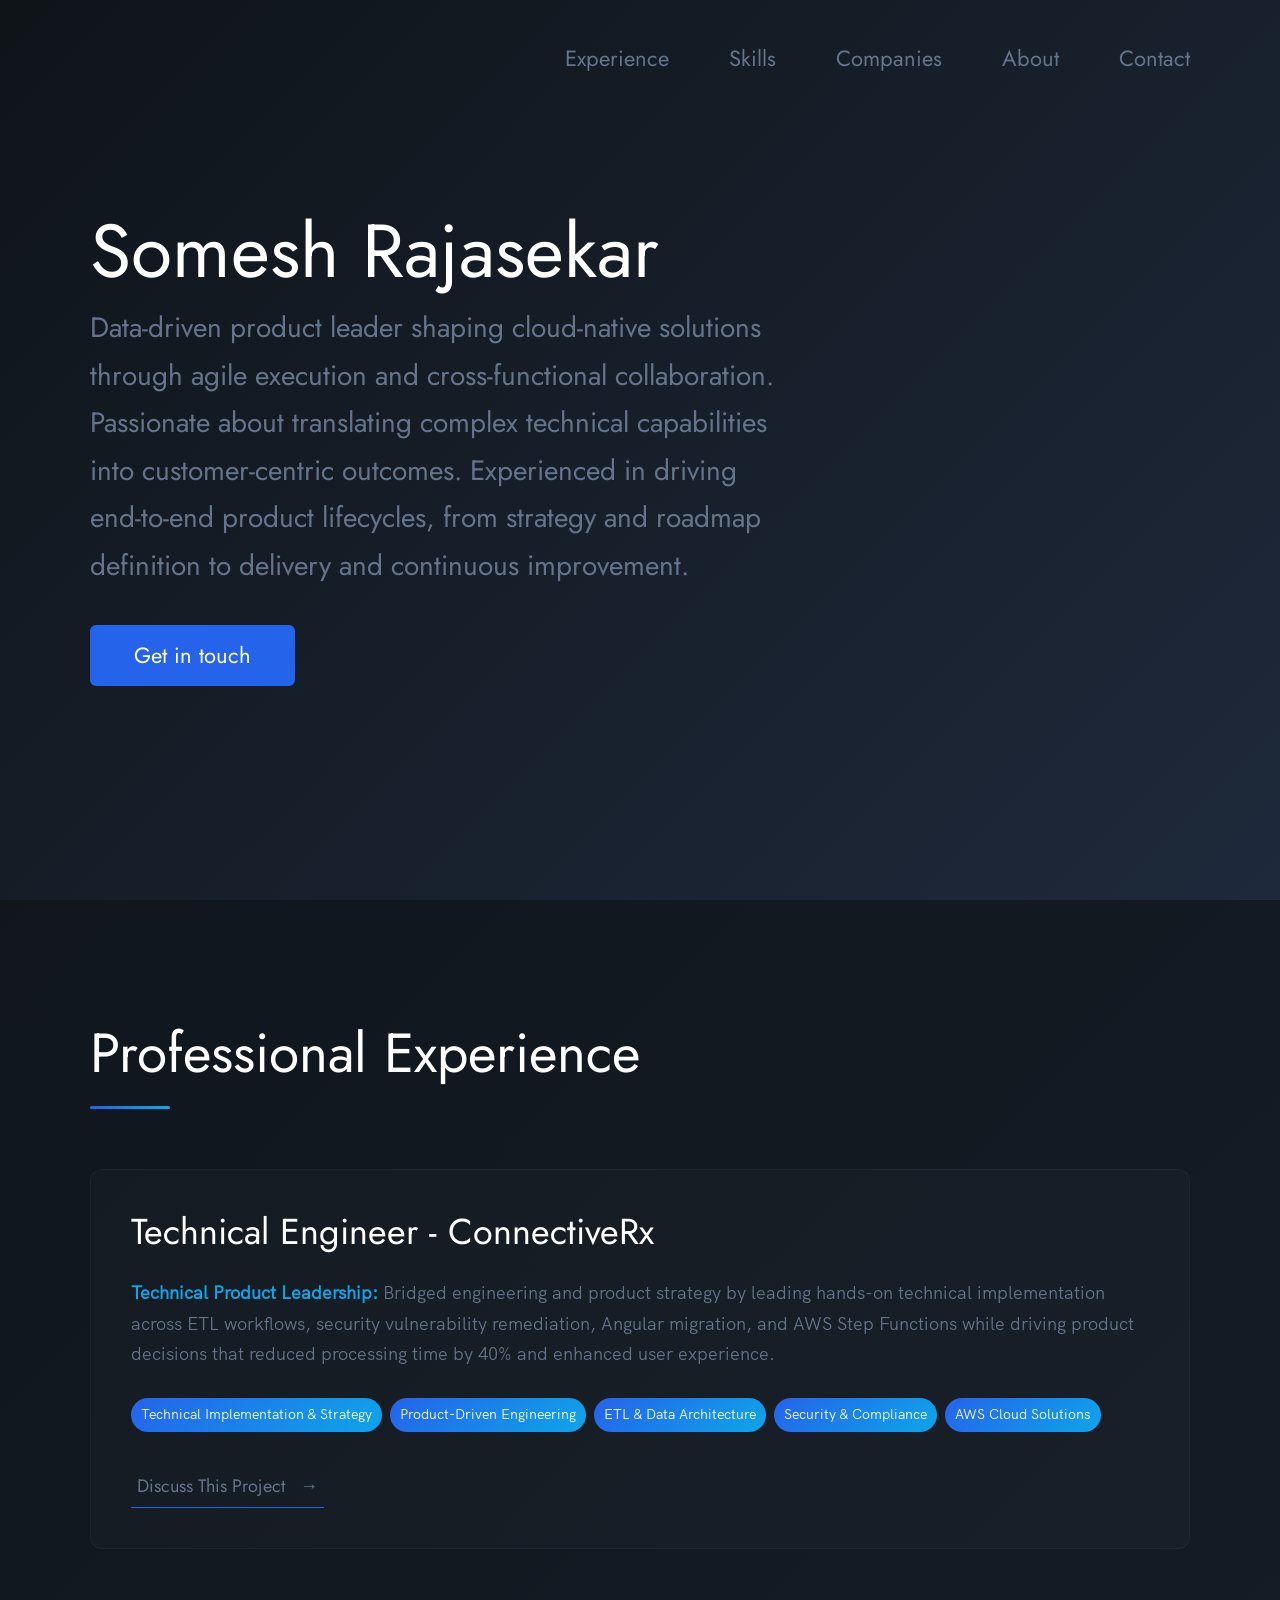
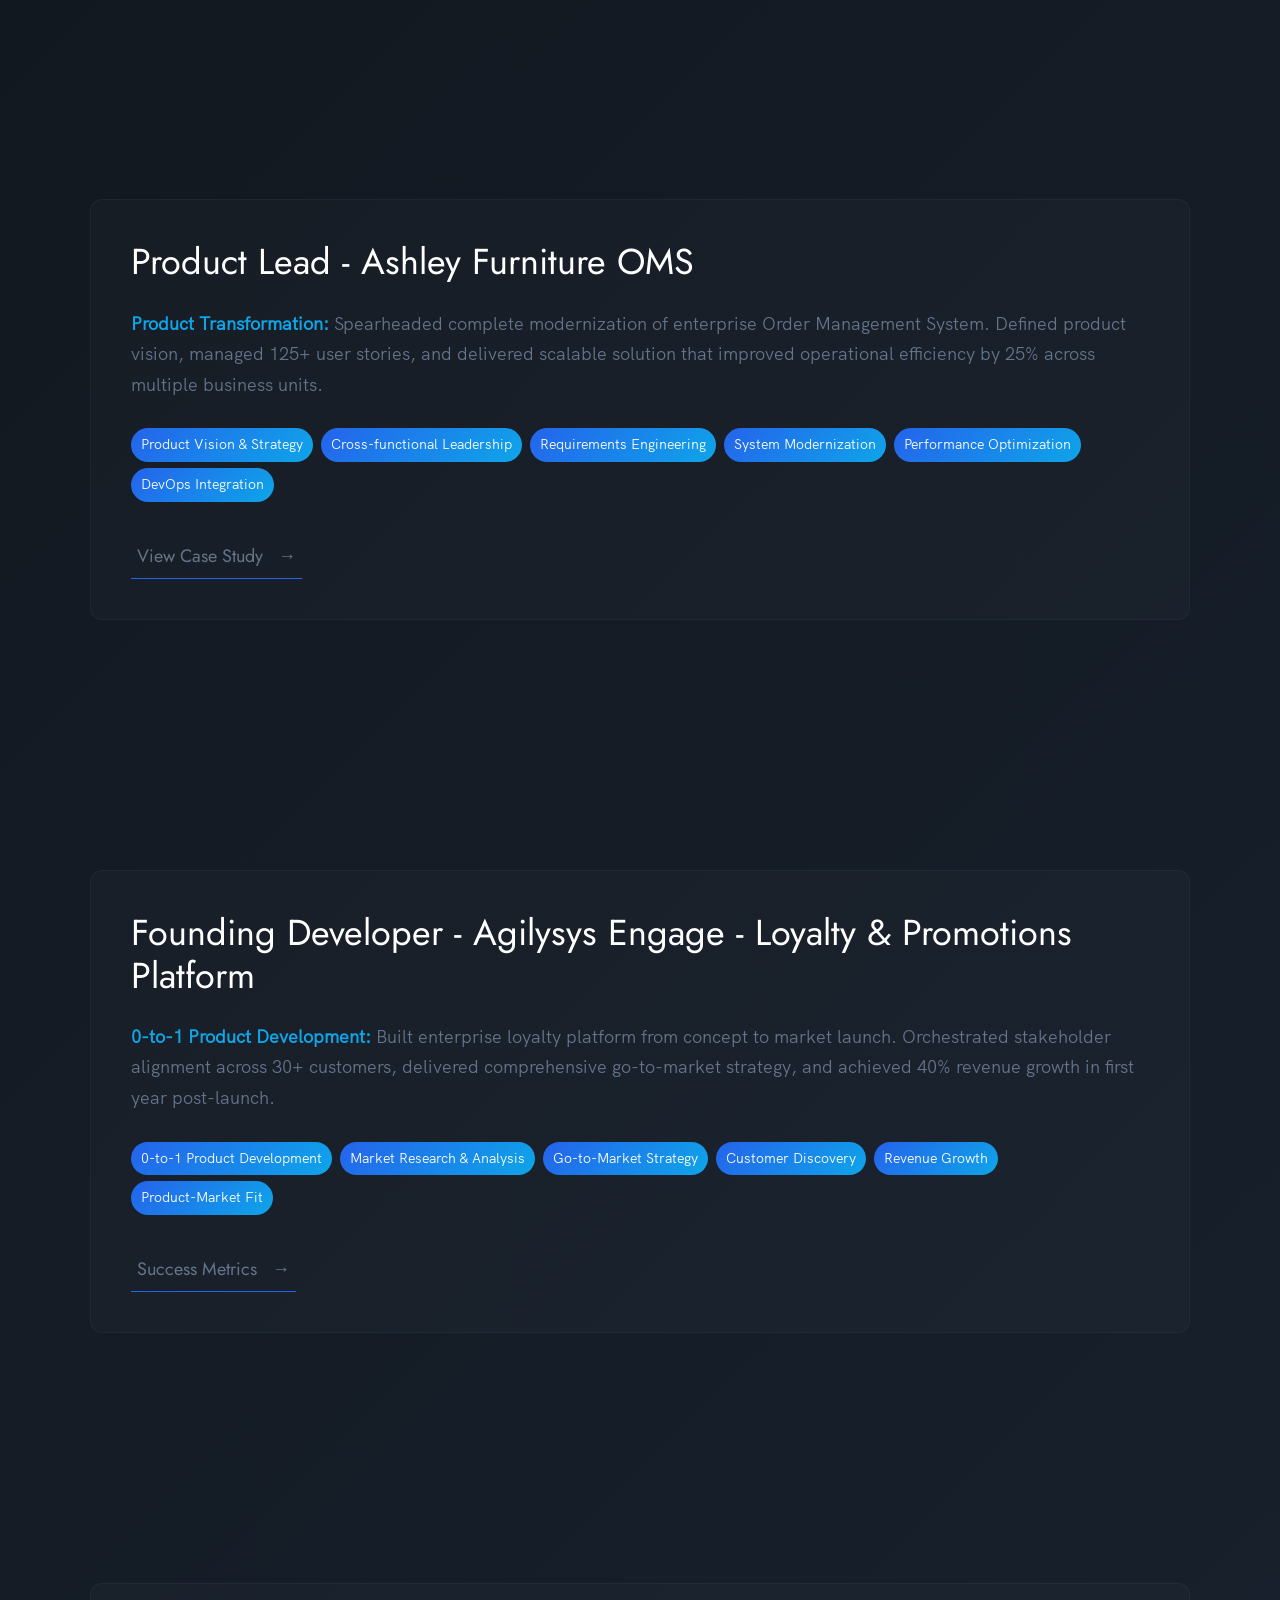
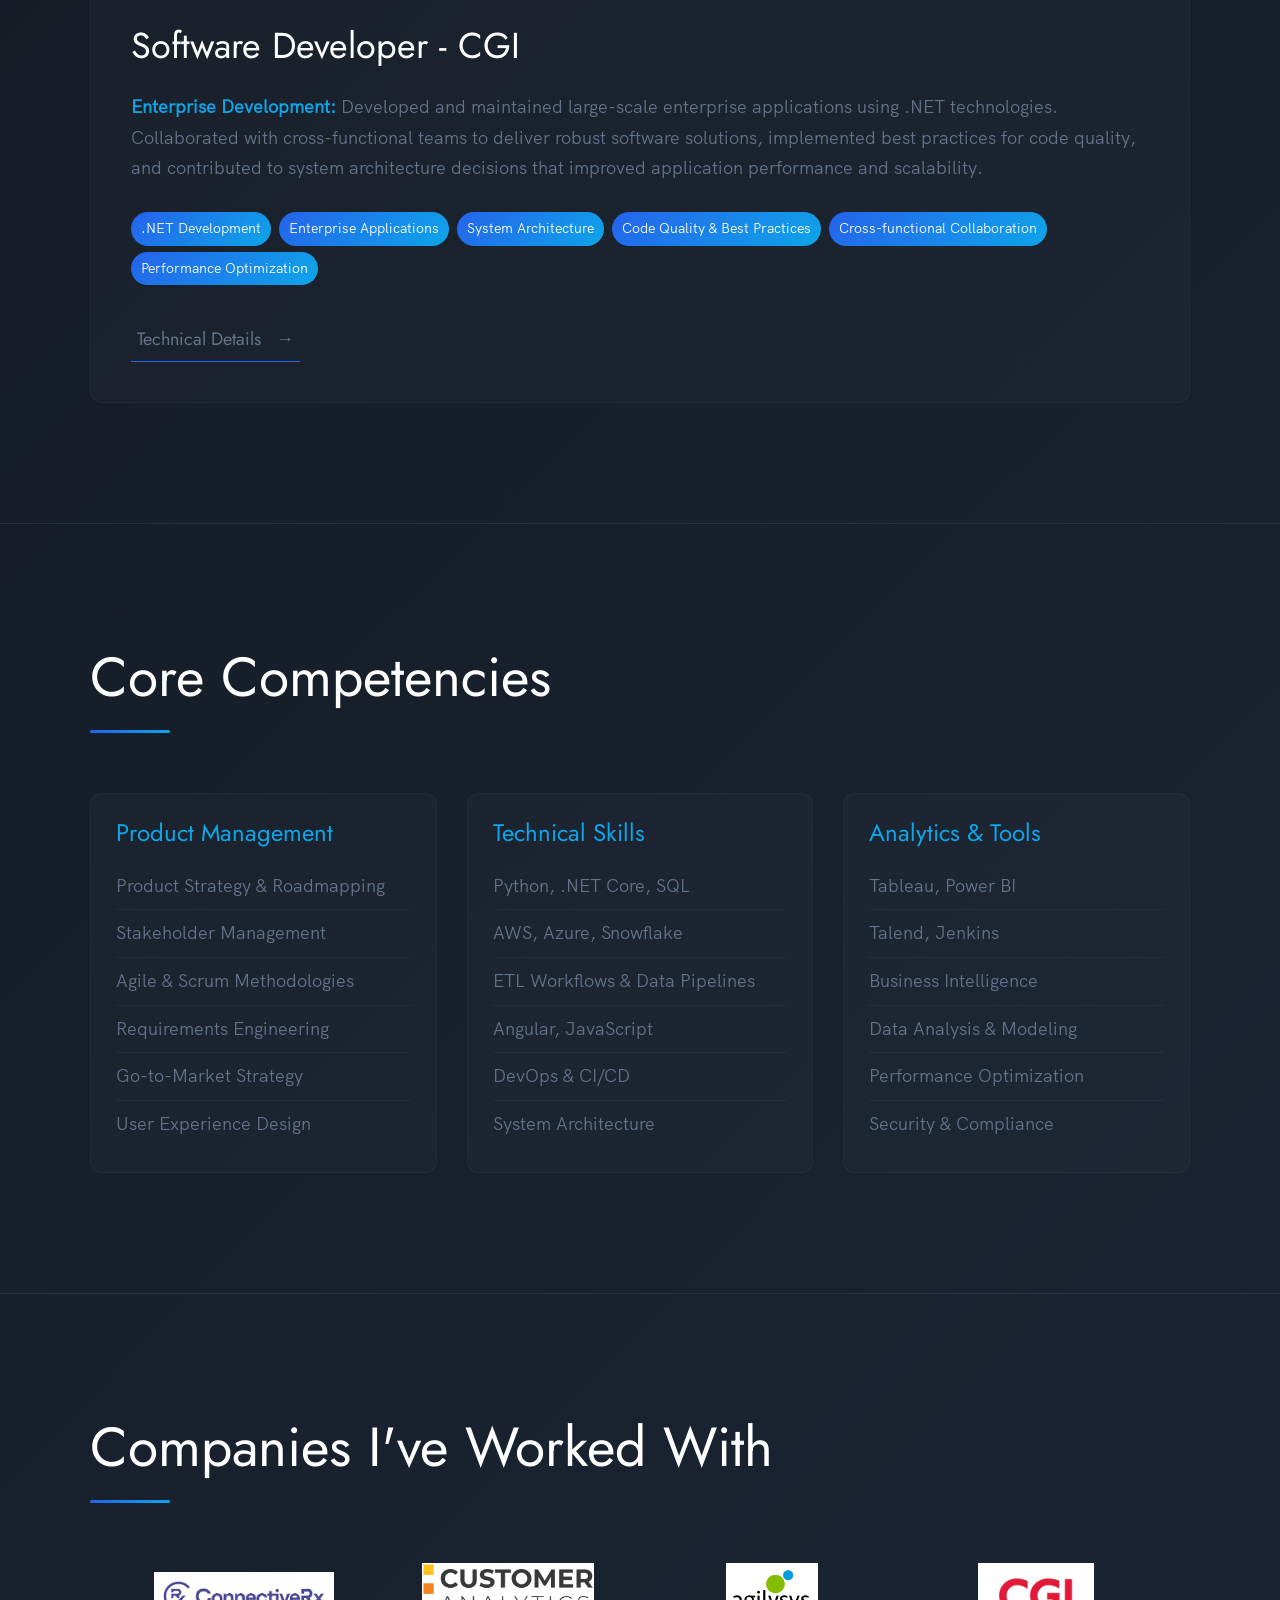
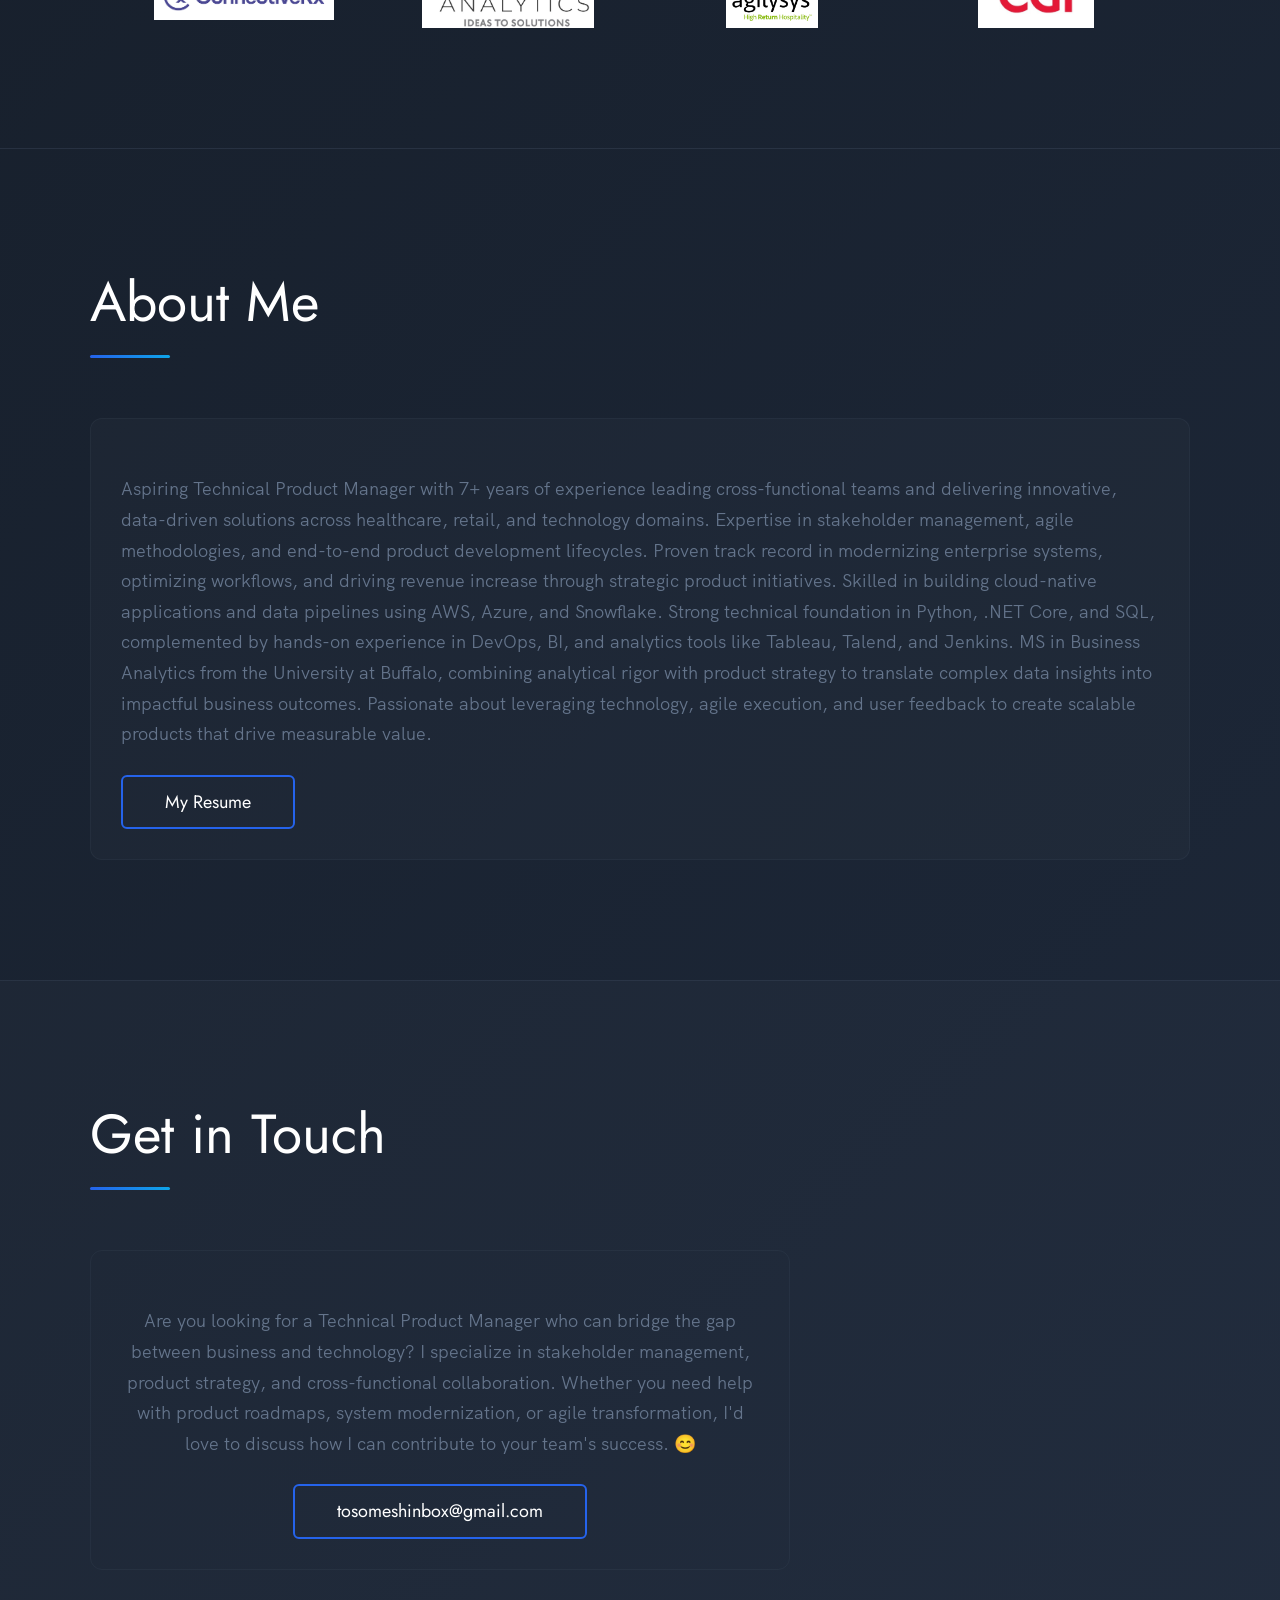
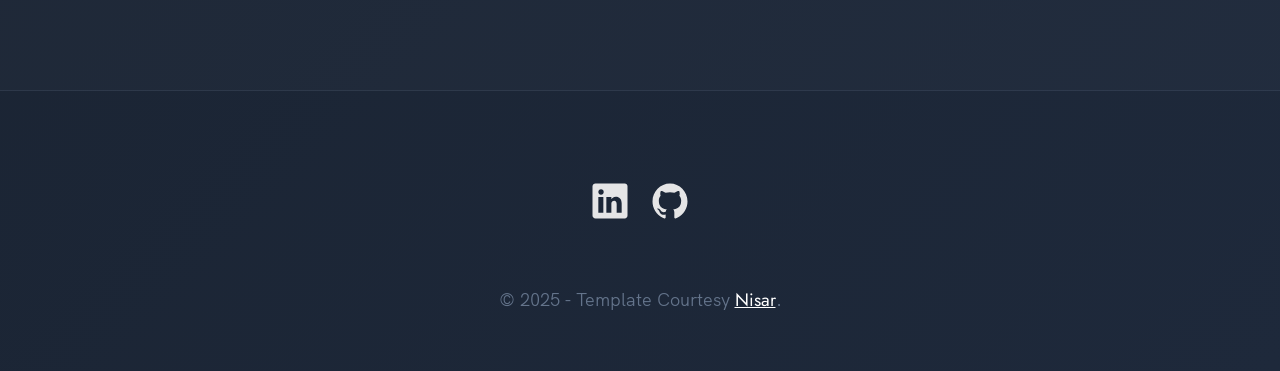
==== index.html @ a7607bf0 "Portfolio changes" ====
<!DOCTYPE html>
<html lang="en">

<head>
  <meta charset="UTF-8" />
  <meta name="viewport" content="width=device-width, initial-scale=1.0" />
  <link rel="shortcut icon" type="image/png" href="./images/favicon.png" />

  <!-- Put your site title here -->
  <title>
    Somesh Rajasekar | Technical Product Manager based in New York
  </title>

  <meta name="description" content="Aspiring Technical Product Manager with expertise in stakeholder management, product development, and cross-functional collaboration.">
  <!-- Add some coding keywords below, Ex: (React, CSS etc) -->
  <meta name="keywords" content="Somesh Rajasekar, Technical Product Manager, Product Development, Agile, Scrum, Business Analytics, Stakeholder Management" />
  <link rel="stylesheet" href="index.css" />
</head>

<body>

  <!-- ***** Header ***** -->

  <header class="header" role="banner" id="top">
    <div class="row">
      <nav class="nav" role="navigation">
        <ul class="nav__items">
          <li class="nav__item"><a href="#work" class="nav__link">Experience</a></li>
          <li class="nav__item"><a href="#competencies" class="nav__link">Skills</a></li>
          <li class="nav__item"><a href="#clients" class="nav__link">Companies</a></li>
          <li class="nav__item">
            <a href="#about" class="nav__link">About</a>
          </li>
          <li class="nav__item">
            <a href="#contact" class="nav__link">Contact</a>
          </li>
        </ul>
      </nav>
    </div>
    <div class="header__text-box row">
      <div class="header__text">
        <h1 class="heading-primary">
          <!-- Replace the following name with your name -->
          <span>Somesh Rajasekar</span>
        </h1>
        <!-- Put a small paragraph about yourself -->
        <p>Data-driven product leader shaping cloud-native solutions through agile execution and cross-functional collaboration. Passionate about translating complex technical capabilities into customer-centric outcomes. Experienced in driving end-to-end product lifecycles, from strategy and roadmap definition to delivery and continuous improvement.</p>
        <a href="#contact" class="btn btn--pink">Get in touch</a>
      </div>
    </div>
  </header>

  <main role="main">

    <!-- ***** Work ***** -->

    <section class="work" id="work">
      <div class="row">
        <h2>Professional Experience</h2>
        <div class="work__boxes">

          <!-- Each div with the work__box class is a project. -->

          <div class="work__box">
            <div class="work__text">
              <h3>Technical Engineer - ConnectiveRx</h3>
              <p>
                <strong>Technical Product Leadership:</strong> Bridged engineering and product strategy by leading hands-on technical implementation across ETL workflows, security vulnerability remediation, Angular migration, and AWS Step Functions while driving product decisions that reduced processing time by 40% and enhanced user experience.
              </p>
              <ul class="work__list">
                <li>Technical Implementation & Strategy</li>
                <li>Product-Driven Engineering</li>
                <li>ETL & Data Architecture</li>
                <li>Security & Compliance</li>
                <li>AWS Cloud Solutions</li>
              </ul>

              <div class="work__links">
                <a href="#contact" class="link__text">
                  Discuss This Project <span>&rarr;</span>
                </a>
              </div>
            </div>
          </div>

          <div class="work__box">
            <div class="work__text">
              <h3>Product Lead - Ashley Furniture OMS</h3>
              <p>
                <strong>Product Transformation:</strong> Spearheaded complete modernization of enterprise Order Management System. Defined product vision, managed 125+ user stories, and delivered scalable solution that improved operational efficiency by 25% across multiple business units.
              </p>
              <ul class="work__list">
                <li>Product Vision & Strategy</li>
                <li>Cross-functional Leadership</li>
                <li>Requirements Engineering</li>
                <li>System Modernization</li>
                <li>Performance Optimization</li>
                <li>DevOps Integration</li>
              </ul>

              <div class="work__links">
                <a href="#contact" class="link__text">
                  View Case Study <span>&rarr;</span>
                </a>
              </div>
            </div>
          </div>

          <div class="work__box">
            <div class="work__text">
              <h3>Founding Developer - Agilysys Engage - Loyalty & Promotions Platform</h3>
              <p>
                <strong>0-to-1 Product Development:</strong> Built enterprise loyalty platform from concept to market launch. Orchestrated stakeholder alignment across 30+ customers, delivered comprehensive go-to-market strategy, and achieved 40% revenue growth in first year post-launch.
              </p>
              <ul class="work__list">
                <li>0-to-1 Product Development</li>
                <li>Market Research & Analysis</li>
                <li>Go-to-Market Strategy</li>
                <li>Customer Discovery</li>
                <li>Revenue Growth</li>
                <li>Product-Market Fit</li>
              </ul>

              <div class="work__links">
                <a href="#contact" class="link__text">
                  Success Metrics <span>&rarr;</span>
                </a>
              </div>
            </div>
          </div>

          <div class="work__box">
            <div class="work__text">
              <h3>Software Developer - CGI</h3>
              <p>
                <strong>Enterprise Development:</strong> Developed and maintained large-scale enterprise applications using .NET technologies. Collaborated with cross-functional teams to deliver robust software solutions, implemented best practices for code quality, and contributed to system architecture decisions that improved application performance and scalability.
              </p>
              <ul class="work__list">
                <li>.NET Development</li>
                <li>Enterprise Applications</li>
                <li>System Architecture</li>
                <li>Code Quality & Best Practices</li>
                <li>Cross-functional Collaboration</li>
                <li>Performance Optimization</li>
              </ul>

              <div class="work__links">
                <a href="#contact" class="link__text">
                  Technical Details <span>&rarr;</span>
                </a>
              </div>
            </div>
          </div>
        </div>
      </div>
    </section>

    <!-- ***** Core Competencies ***** -->

    <section class="competencies" id="competencies">
      <div class="row">
        <h2>Core Competencies</h2>
        <div class="competencies__content">
          <div class="competency__category">
            <h3>Product Management</h3>
            <ul class="competency__list">
              <li>Product Strategy & Roadmapping</li>
              <li>Stakeholder Management</li>
              <li>Agile & Scrum Methodologies</li>
              <li>Requirements Engineering</li>
              <li>Go-to-Market Strategy</li>
              <li>User Experience Design</li>
            </ul>
          </div>
          
          <div class="competency__category">
            <h3>Technical Skills</h3>
            <ul class="competency__list">
              <li>Python, .NET Core, SQL</li>
              <li>AWS, Azure, Snowflake</li>
              <li>ETL Workflows & Data Pipelines</li>
              <li>Angular, JavaScript</li>
              <li>DevOps & CI/CD</li>
              <li>System Architecture</li>
            </ul>
          </div>
          
          <div class="competency__category">
            <h3>Analytics & Tools</h3>
            <ul class="competency__list">
              <li>Tableau, Power BI</li>
              <li>Talend, Jenkins</li>
              <li>Business Intelligence</li>
              <li>Data Analysis & Modeling</li>
              <li>Performance Optimization</li>
              <li>Security & Compliance</li>
            </ul>
          </div>
        </div>
      </div>
    </section>

    <!-- ***** Clients ***** -->

    <section class="client" id="clients">
      <div class="row">
        <h2>Companies I've Worked With</h2>
        <div class="client__logos">
          <!-- Add logos of the clients or companies you'have worked with. -->
          <img src="./images/connectiverx.png" class="client__logo" alt="ConnectiveRx" />
          <img src="./images/customeranalytics.jpg" class="client__logo" alt="Customer Analytics" />
          <img src="./images/agilysys.jpg" class="client__logo" alt="Agilysys" />
          <img src="./images/cgi.jpg" class="client__logo" alt="CGI" />
        </div>
      </div>
    </section>

    <!-- ***** About ***** -->

    <section class="about" id="about">
      <div class="row">
        <h2>About Me</h2>
        <div class="about__content">
          <div class="about__text">
            <!-- Replace the below paragraph with info about yourself -->
            <p>
              Aspiring Technical Product Manager with 7+ years of experience leading cross-functional teams and delivering innovative, data-driven solutions across healthcare, retail, and technology domains. Expertise in stakeholder management, agile methodologies, and end-to-end product development lifecycles. Proven track record in modernizing enterprise systems, optimizing workflows, and driving revenue increase through strategic product initiatives. Skilled in building cloud-native applications and data pipelines using AWS, Azure, and Snowflake. Strong technical foundation in Python, .NET Core, and SQL, complemented by hands-on experience in DevOps, BI, and analytics tools like Tableau, Talend, and Jenkins. MS in Business Analytics from the University at Buffalo, combining analytical rigor with product strategy to translate complex data insights into impactful business outcomes. Passionate about leveraging technology, agile execution, and user feedback to create scalable products that drive measurable value.</p>
            <!-- Provide a link to your resume -->
            <a href="#" class="btn" onclick="openResumeModal()">My Resume</a>
          </div>


        </div>
      </div>
    </section>
  </main>

  <!-- ***** Contact ***** -->

  <section class="contact" id="contact">
    <div class="row">
      <h2>Get in Touch</h2>
      <div class="contact__info">
        <p>
          Are you looking for a Technical Product Manager who can bridge the gap between business and technology? I specialize in stakeholder management, product strategy, and cross-functional collaboration. Whether you need help with product roadmaps, system modernization, or agile transformation, I'd love to discuss how I can contribute to your team's success. 😊
        </p>
        <!-- Replace the email with yours -->
        <a href="mailto:tosomeshinbox@gmail.com" class="btn">tosomeshinbox@gmail.com</a>
      </div>
    </div>
  </section>

  <!-- ***** Footer ***** -->

  <footer role="contentinfo" class="footer">
    <div class="row">
      <!-- Update the links to point to your accounts -->
      <ul class="footer__social-links">
        <li class="footer__social-link-item">
          <a href="https://linkedin.com/in/somesh-rajasekar" title="Link to LinkedIn Profile" target="_blank" rel="noopener noreferrer">
            <img src="./images/linkedin.svg" class="footer__social-image" alt="LinkedIn">
          </a>
        </li>
        <li class="footer__social-link-item">
          <a href="https://github.com/getsomesh" title="Link to Github Profile" target="_blank" rel="noopener noreferrer">
            <img src="./images/github.svg" class="footer__social-image" alt="Github">
          </a>
        </li>
      </ul>

      <!-- If you give me some credit by keeping the below paragraph, will be huge for me 😊 Thanks. -->
      <p>
        &copy; 2025 - Template Courtesy <a href="https://nisar.dev" class="link">Nisar</a>.
      </p>
    </div>
  </footer>

  <a href="#top" class="back-to-top" title="Back to Top">
    <img src="./images/arrow-up.svg" alt="Back to Top" class="back-to-top__image"/>
  </a>

  <!-- Resume Modal -->
  <div id="resumeModal" class="modal">
    <div class="modal-content-full">
      <span class="close" onclick="closeResumeModal()">&times;</span>
      <a href="./resume.pdf" class="download-btn" download="Somesh_Rajasekar_Resume.pdf">⬇</a>
      <iframe src="./resume.pdf" class="resume-iframe-full"></iframe>
    </div>
  </div>

  <script src="./index.js"></script>
</body>

</html>
---- index.css ----
/* --------------------------------------- */
/* ----- Basic Setup ----- */
/* --------------------------------------- */

@font-face {
    font-family: 'Hk Grotesk';
    font-style: normal;
    font-weight: 400;
    src: url('./fonts/HKGrotesk-Regular.woff') format('woff');
}

@font-face {
    font-family: 'Jost';
    font-style: normal;
    font-weight: 400;
    src: url('./fonts/Jost-Regular.ttf') format('woff');
}

* {
    margin: 0;
    padding: 0;
    box-sizing: inherit;
}

:root {
    --font-size-small: 1.8rem;
    --font-size-normal: 2.2rem;
    --font-size-medium: 2.8rem;
    --font-size-medium-1: 3.6rem;
    --font-size-large: 5.5rem;
    --font-size-huge: 7.5rem;
    --font-stack: 'Hk Grotesk', sans-serif;

    --line-height-normal: 1.7;
    --line-height-small: 1.2;

    --black: #0f1419;
    --pink: #2563eb;
    --white: #ffffff;
    --white-1: #f8fafc;
    --navy: #1e293b;
    --blue-light: #3b82f6;
    --gray-light: #64748b;
    --accent: #0ea5e9;


    --container-max-width: 1180px;
    --container-normal-width: 800px;
    --container-medium-width: 700px; 
    --container-small-width: 500px;

    --gutter-huge: 12rem;
    --gutter-medium: 6rem;
    --gutter-normal: 3rem;
    --gutter-small-1: 2.5rem;
    --gutter-small: 2rem;

    --border-light: 1px solid rgb(36, 35, 35);
}

html {
    font-size: 62.5%; /* (16/10)*100 = 62.5% => 1rem = 10px */
    box-sizing: border-box;
    scroll-behavior: smooth;
}

@media(max-width: 1000px) {
    html {
        font-size: 52%;
    }
}

body {
    font-size: var(--font-size-small);
    font-family: var(--font-stack);
    font-weight: 400;
    color: var(--gray-light);
    line-height: var(--line-height-normal);
    background: linear-gradient(135deg, var(--black) 0%, var(--navy) 100%);
    overflow-x: hidden;
}

.row {
    max-width: var(--container-max-width);
    margin: 0 auto;
}

@media(max-width: 1340px) {
    .row {
        max-width: 1100px;
    }
}

@media(max-width: 1240px) {
    .row {
        padding: 0 var(--gutter-medium);
    }
}

@media(max-width: 600px) {
    .row {
        padding: 0 var(--gutter-normal);
    }
}

@media(max-width: 600px) {
    .row {
        padding: 0 var(--gutter-small);
    }
}

section {
    padding: var(--gutter-huge) 0;
    border-bottom: 1px solid rgba(100,116,139, 0.2);
}

img {
    object-fit: contain;
    max-width: 100%;
}

/* --------------------------------------- */
/* ----- Headlines and Paragraphs ----- */
/* --------------------------------------- */

h1,
h2,
h3 {
    font-family: 'Jost', sans-serif;
    font-weight: 400;
    line-height: var(--line-height-small);
    color: var(--white);
}

.heading-primary {
    line-height: 1;
    font-size: var(--font-size-huge);
    font-weight: 400;
}

@media(max-width: 900px) {
    .heading-primary {
        font-size: 6.5rem;
    }
}

h2 {
    font-size: var(--font-size-large);
    margin-bottom: var(--gutter-medium);
}

h2::after {
    content: '';
    display: block;
    height: 3px;
    width: 8rem;
    background: linear-gradient(90deg, var(--pink) 0%, var(--accent) 100%);
    margin: var(--gutter-small) 0;
    border-radius: 2px;
}

h3 {
    font-size: var(--font-size-medium-1);
    margin-bottom: var(--gutter-small);
}

@media(max-width: 500px) {
    .heading-primary {
        font-size: var(--font-size-large);
    }

    h2 {
        font-size: var(--font-size-medium-1);
    }

    h3 {
        font-size: var(--font-size-medium);
    }
}

p {
    margin: var(--gutter-small-1) 0;
}

@media(max-width: 900px) {
    p { 
        max-width: var(--container-small-width);
    }
}

/* --------------------------------------- */
/* ----- Buttons and Links ----- */
/* --------------------------------------- */

a {
    color: var(--white);
    font-weight: 400;
    font-family: 'Jost', sans-serif;
    transition: all .2s;
    outline: 2px solid transparent;
}

::-moz-focus-inner {
    border: 0;
}

button:focus,
a:focus {
    outline: 2px solid var(--accent);
}

body:not(.user-is-tabbing) button:focus,
body:not(.user-is-tabbing) a:focus {
    outline: none;
}

.link:hover {
    color: var(--accent);
}

.btn {
    position: relative;
    display: inline-block;
    padding: 1rem 4.2rem;
    text-decoration: none;
    color: var(--white);
    border: 2px solid var(--pink);
    font-weight: 500;
    border-radius: 6px;
    transition: all 0.3s ease;
}

.btn:focus {
    outline: none;
}

.btn::after {
    content: '';
    display: block;
    position: absolute;
    top: 0;
    left: 0;
    right: 100%;
    background: var(--white);
    height: 100%;
    z-index: -1;
    transition: all 0.2s cubic-bezier(1, 0.68, 0.16, 0.9);
}

.btn:hover::after,
.btn:focus::after {
    right: 0;
    background: var(--pink);
}

.btn:hover {
    transform: translateY(-2px);
    box-shadow: 0 10px 25px rgba(37,99,235, 0.3);
}

.btn--pink {
    background: var(--pink);
    transition: all 0.2s;
}

.btn--pink::after {
    display: none;
}

.btn--pink:hover,
.btn--pink:focus {
    background: transparent;
}

.link__text {
    position: relative;
    display: inline-block;
    padding: .6rem;
    color: inherit;
    text-decoration: none;
    border-bottom: 1px solid var(--pink);
}

.link__text::after {
    content: '';
    display: block;
    position: absolute;
    top: 0;
    left: 0;
    right: 100%;
    background: var(--white);
    height: 100%;
    z-index: -1;
    transition: all 0.2s cubic-bezier(1, 0.68, 0.16, 0.9);
}

.link__text:focus {
    outline: none;
}

.link__text:hover::after,
.link__text:focus:after {
    right: 0;
    background: var(--pink);
}

.link__text span {
    padding-left: 1rem;
    font-family: sans-serif;
}

/* ----- Back to Top ----- */

.back-to-top {
    position: fixed;
    bottom: 4rem;
    right: 4rem;
    display: flex;
    justify-content: center;
    align-items: center;
    height: 5.5rem;
    width: 5.5rem;
    background: linear-gradient(135deg, var(--pink) 0%, var(--accent) 100%);
    border-radius: 50%;
    z-index: 10;
    visibility: hidden;
    transition: all .4s;
    box-shadow: 0 4px 15px rgba(37,99,235, 0.3);
}

.back-to-top__image {
    height: 70%;
}

@media(max-width: 900px) {
    .back-to-top {
        right: 2rem;
    }
}

@media(max-width: 500px) {
    .back-to-top {
        right: 1rem;
    }
}

/* --------------------------------------- */
/* ----- Navigation ----- */
/* --------------------------------------- */

.nav {
    display: flex;
    justify-content: flex-end;
    padding: var(--gutter-normal) 0;
}

.nav__items {
    display: flex;
    list-style: none;
}

.nav__item:not(:last-child) {
    margin-right: var(--gutter-medium);
}

@media(max-width: 500px) {
    .nav {
        justify-content: center;
    }
}

@media(max-width: 400px) {
    .nav__item:not(:last-child) {
        margin-right: var(--gutter-normal);
    }
}

@media(max-width: 300px) {
    .nav {
        font-size: var(--font-size-small);
    }
}

.nav__link {
    position: relative;
    display: inline-block;
    padding: 1rem 0;
    text-decoration: none;
    color: inherit;
    transition: all .2s;
}

.nav__link::after {
    content: '';
    position: absolute;
    bottom: 0;
    left: 0;
    right: 100%;
    display: inline-block;
    height: 1rem;
    background: var(--white);
    transition: all 0.25s cubic-bezier(1, 0.68, 0.16, 0.9);
}

.nav__link:hover {
    color: var(--accent);
}

.nav__link:hover::after {
    right: 0;
    height: 2px;
    background: linear-gradient(90deg, var(--pink) 0%, var(--accent) 100%);
}

/* --------------------------------------- */
/* ----- Header ----- */
/* --------------------------------------- */

.header {
    background: linear-gradient(135deg, var(--black) 0%, var(--navy) 100%);
    height: 100vh;
    font-size: var(--font-size-normal);
}

.header__text {
    position: absolute;
    top: 50%;
    transform: translateY(-50%);
}

.header__text p {
    margin: 1.5rem 0 3.5rem;
    max-width: var(--container-medium-width);
    font-family: 'Jost', sans-serif;
    font-size: var(--font-size-medium);
}

@media(max-width: 500px) {
    .header {
        text-align: center;
    }

    .header__text p {
        transform: scale(.8);
    }
}

/* --------------------------------------- */
/* ----- Work ----- */
/* --------------------------------------- */

.work__box {
    background: rgba(248,250,252, 0.02);
    border-radius: 12px;
    padding: 4rem;
    border: 1px solid rgba(100,116,139, 0.1);
    transition: all 0.3s ease;
    max-width: 100%;
}

.work__box:hover {
    transform: translateY(-5px);
    box-shadow: 0 20px 40px rgba(37,99,235, 0.1);
    border-color: rgba(37,99,235, 0.2);
}

.work__text h3 {
    color: var(--white);
    margin-bottom: 1.5rem;
}

.work__text p strong {
    color: var(--accent);
    font-weight: 600;
}

.work__image {
    border-radius: 8px;
    box-shadow: 0 10px 30px rgba(0,0,0, 0.2);
}

.about__text {
    background: rgba(248,250,252, 0.02);
    padding: 3rem;
    border-radius: 12px;
    border: 1px solid rgba(100,116,139, 0.1);
}

.contact {
    background: rgba(248,250,252, 0.02);
}

.contact__info {
    text-align: center;
    padding: 3rem;
    border-radius: 12px;
    border: 1px solid rgba(100,116,139, 0.1);
}



.work__box:not(:last-child) {
    margin-bottom: 25rem;
}

@media(max-width: 500px) {
    .work__box:not(:last-child) {
        margin-bottom: 20rem;
    }
}

.work__links {
    display: flex;
    align-items: center;
}

.work__text {
    width: 100%;
}

.work__list {
    list-style: none;
    margin-bottom: var(--gutter-normal);
}

.work__list li {
    display: inline-block;
    background: linear-gradient(135deg, var(--pink) 0%, var(--accent) 100%);
    color: var(--white);
    padding: 0.5rem 1rem;
    margin: 0.3rem 0.3rem 0.3rem 0;
    border-radius: 20px;
    font-size: 1.4rem;
    font-weight: 500;
}

.work__code {
    display: block;
    height: 3rem;
    margin-left: var(--gutter-normal);
    transition: all .3s;
}

.work__code:hover {
    transform: scale(1.2);
}





@media(max-width: 900px) {
    .work__code {
        height: 4rem;
    }
}

/* --------------------------------------- */
/* ----- Core Competencies ----- */
/* --------------------------------------- */

.competencies__content {
    display: grid;
    grid-template-columns: repeat(auto-fit, minmax(300px, 1fr));
    gap: 3rem;
    margin-top: 2rem;
}

.competency__category {
    background: rgba(248,250,252, 0.02);
    padding: 2.5rem;
    border-radius: 12px;
    border: 1px solid rgba(100,116,139, 0.1);
    transition: all 0.3s ease;
}

.competency__category:hover {
    transform: translateY(-3px);
    box-shadow: 0 15px 30px rgba(37,99,235, 0.1);
    border-color: rgba(37,99,235, 0.2);
}

.competency__category h3 {
    color: var(--accent);
    margin-bottom: 1.5rem;
    font-size: 2.4rem;
}

.competency__list {
    list-style: none;
    margin: 0;
    padding: 0;
}

.competency__list li {
    padding: 0.8rem 0;
    border-bottom: 1px solid rgba(100,116,139, 0.1);
    color: var(--gray-light);
    transition: color 0.3s;
}

.competency__list li:last-child {
    border-bottom: none;
}

.competency__list li:hover {
    color: var(--white);
}

@media(max-width: 900px) {
    .competencies__content {
        grid-template-columns: 1fr;
        gap: 2rem;
    }
}

/* --------------------------------------- */
/* ----- Clients ----- */
/* --------------------------------------- */

.client__logos {
    display: flex;
    justify-content: space-evenly;
    align-items: center;
    transition: all 0.3s ease;
    gap: 2rem;
}

.client__logo {
    transition: all 0.3s ease;
}

.client__logo:hover {
    transform: scale(1.1);
    filter: drop-shadow(0 5px 15px rgba(37,99,235, 0.3));
}

.client__logo {
    height: 6.5rem;
    width: 18rem;
    object-fit: contain;
    object-position: center;
}

@media(max-width: 1240px) {
    .client__logos {
        overflow-x: scroll;
        padding: var(--gutter-normal);
    }

    .client__logo:not(:last-of-type) {
        margin-right: var(--gutter-medium);
    }
}

/* --------------------------------------- */
/* ----- About ----- */
/* --------------------------------------- */

.about__content {
    display: block;
}

.about__text {
    width: 100%;
}

/* --------------------------------------- */
/* ----- Contact ----- */
/* --------------------------------------- */

.contact__info {
    max-width: var(--container-medium-width);
}

/* --------------------------------------- */
/* ----- Footer ----- */
/* --------------------------------------- */

.footer {
    text-align: center;
    padding: var(--gutter-medium) 0 var(--gutter-normal);
}

.footer__social-links {
    display: flex;
    justify-content: center;
    padding: var(--gutter-normal) 0;
    list-style: none;
}

.footer__social-link-item:not(:last-of-type) {
    margin-right: var(--gutter-small);
}

.footer__social-image {
    height: 4rem;
}

.footer__github-buttons {
    display: flex;
    justify-content: center;
}

.footer__github-buttons iframe {
    height: 2.5rem;
    width: 84px;
    transform: translateY(3px);
}

@media(max-width: 500px) {
    .footer {
        padding: var(--gutter-medium) 0;
    } 
}

/* --------------------------------------- */
/* ----- Resume Modal ----- */
/* --------------------------------------- */

.modal {
    display: none;
    position: fixed;
    z-index: 1000;
    left: 0;
    top: 0;
    width: 100%;
    height: 100%;
    background-color: rgba(0,0,0,0.8);
}

.modal-content-full {
    background: var(--black);
    margin: 0;
    padding: 0;
    width: 100%;
    height: 100%;
    position: relative;
}

.close {
    position: absolute;
    top: 10px;
    right: 15px;
    color: var(--white);
    font-size: 2.5rem;
    font-weight: bold;
    cursor: pointer;
    z-index: 1001;
    background: rgba(0,0,0,0.7);
    border-radius: 50%;
    width: 40px;
    height: 40px;
    display: flex;
    align-items: center;
    justify-content: center;
    transition: all 0.3s;
}

.close:hover {
    background: var(--accent);
}

.download-btn {
    position: absolute;
    top: 10px;
    left: 15px;
    background: var(--accent);
    color: var(--white);
    padding: 8px 12px;
    border-radius: 6px;
    text-decoration: none;
    font-size: 1.6rem;
    z-index: 1001;
    transition: all 0.3s;
}

.download-btn:hover {
    background: var(--pink);
    transform: scale(1.1);
}

.resume-iframe-full {
    width: 100%;
    height: 100%;
    border: none;
}



@media(max-width: 600px) {
    .close {
        width: 35px;
        height: 35px;
        font-size: 2rem;
    }
    
    .download-btn {
        padding: 6px 10px;
        font-size: 1.4rem;
    }
}
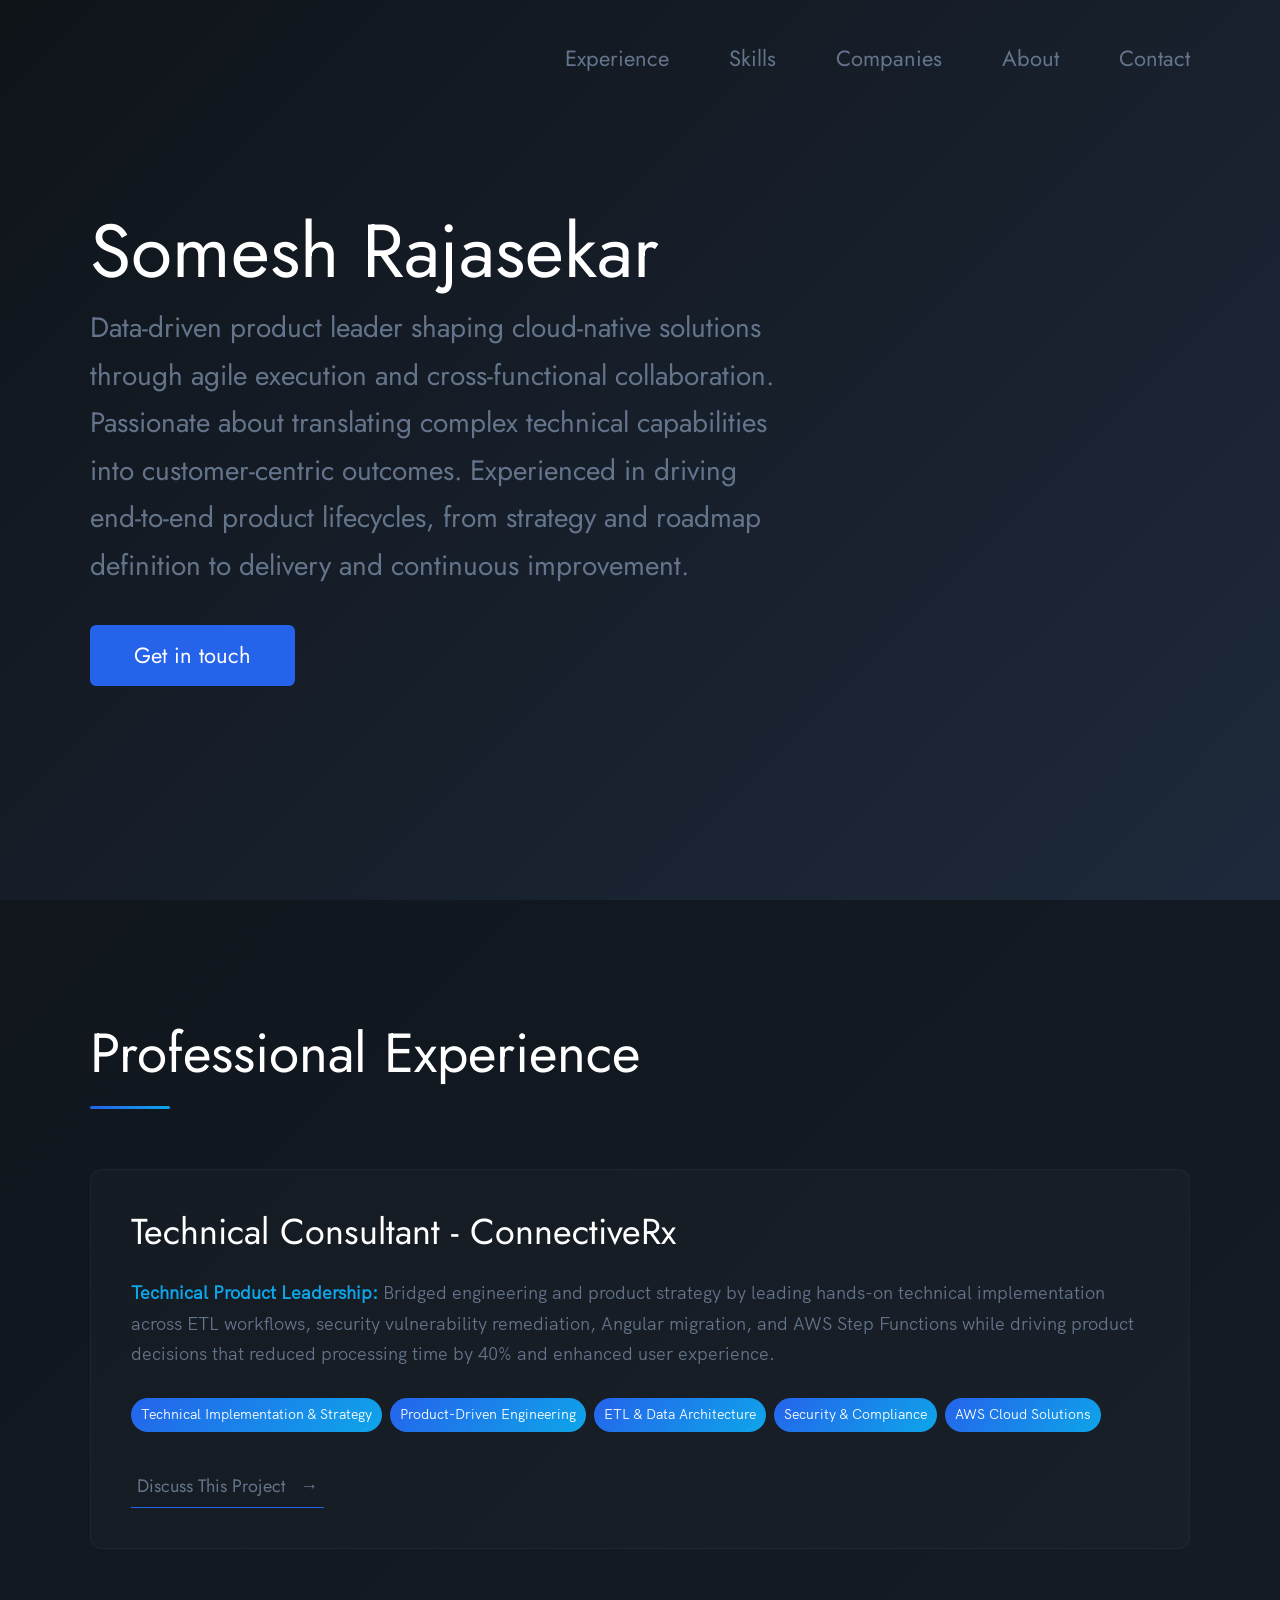
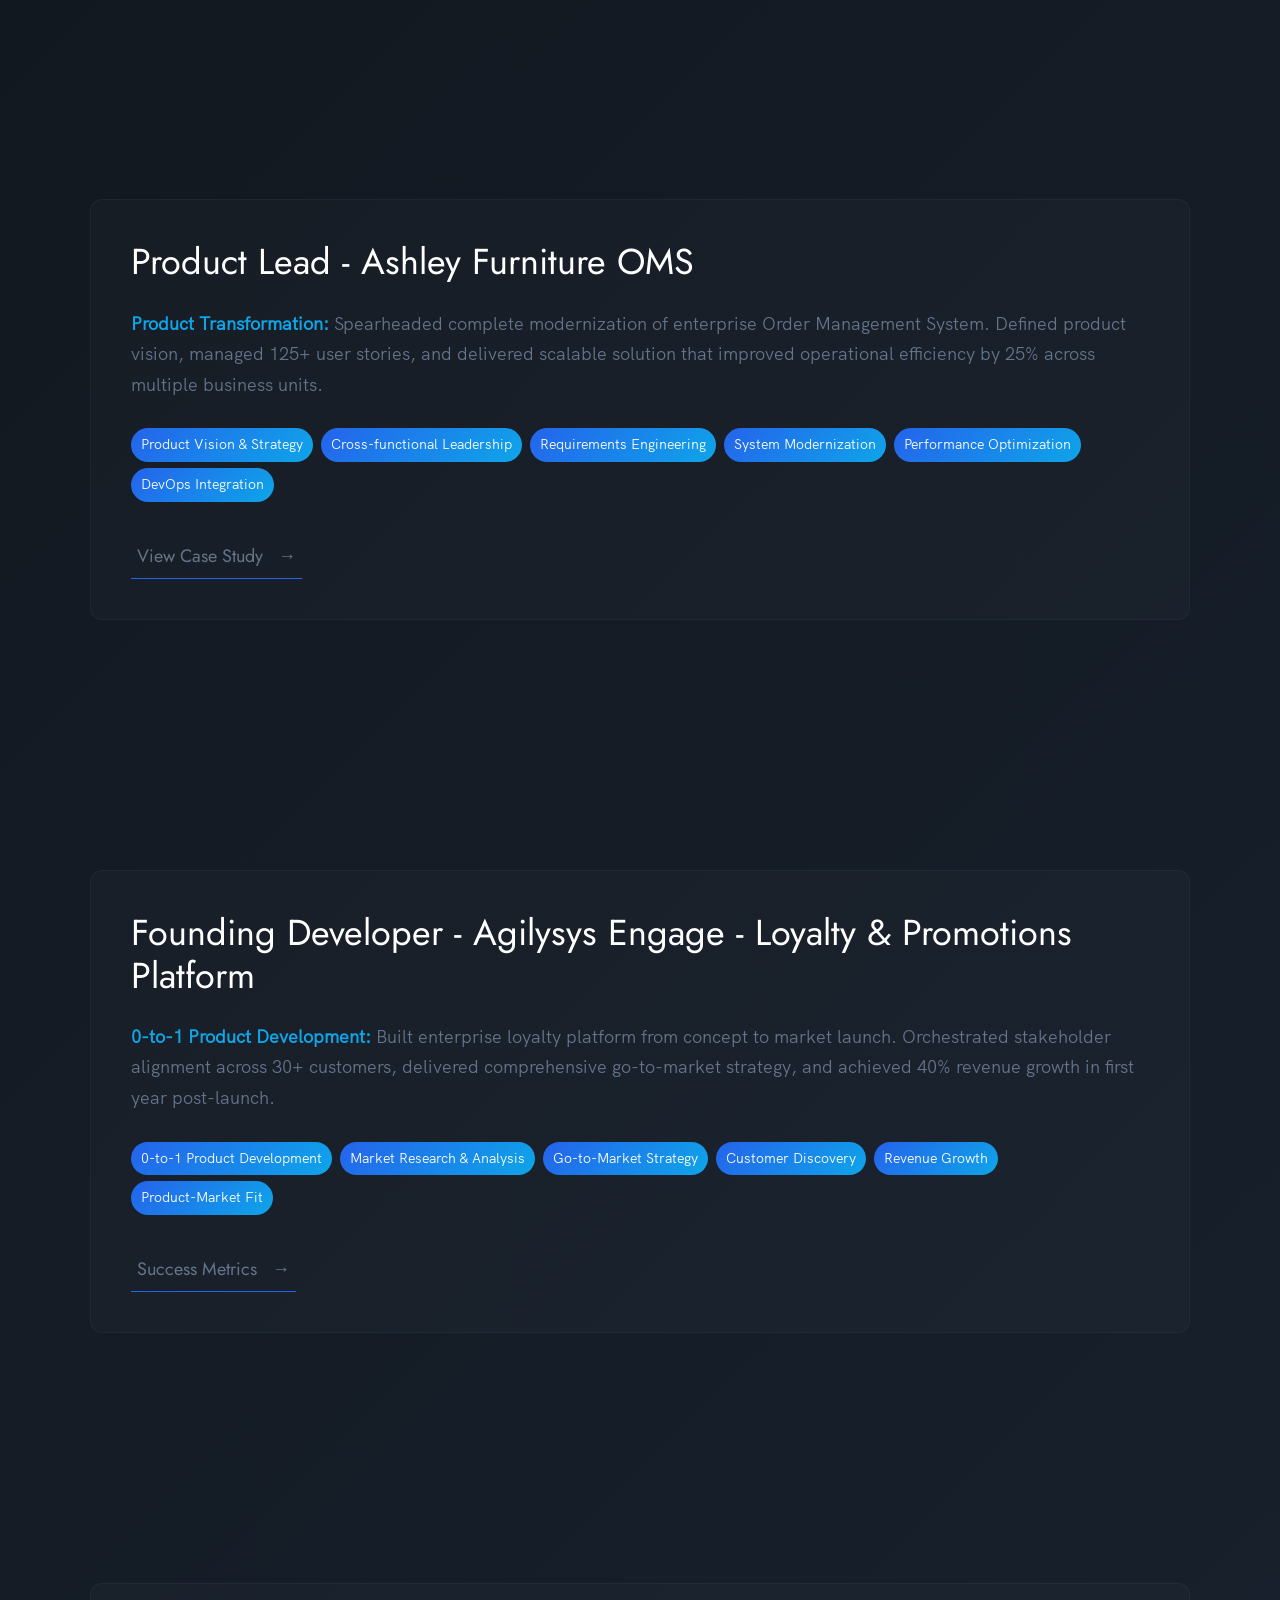
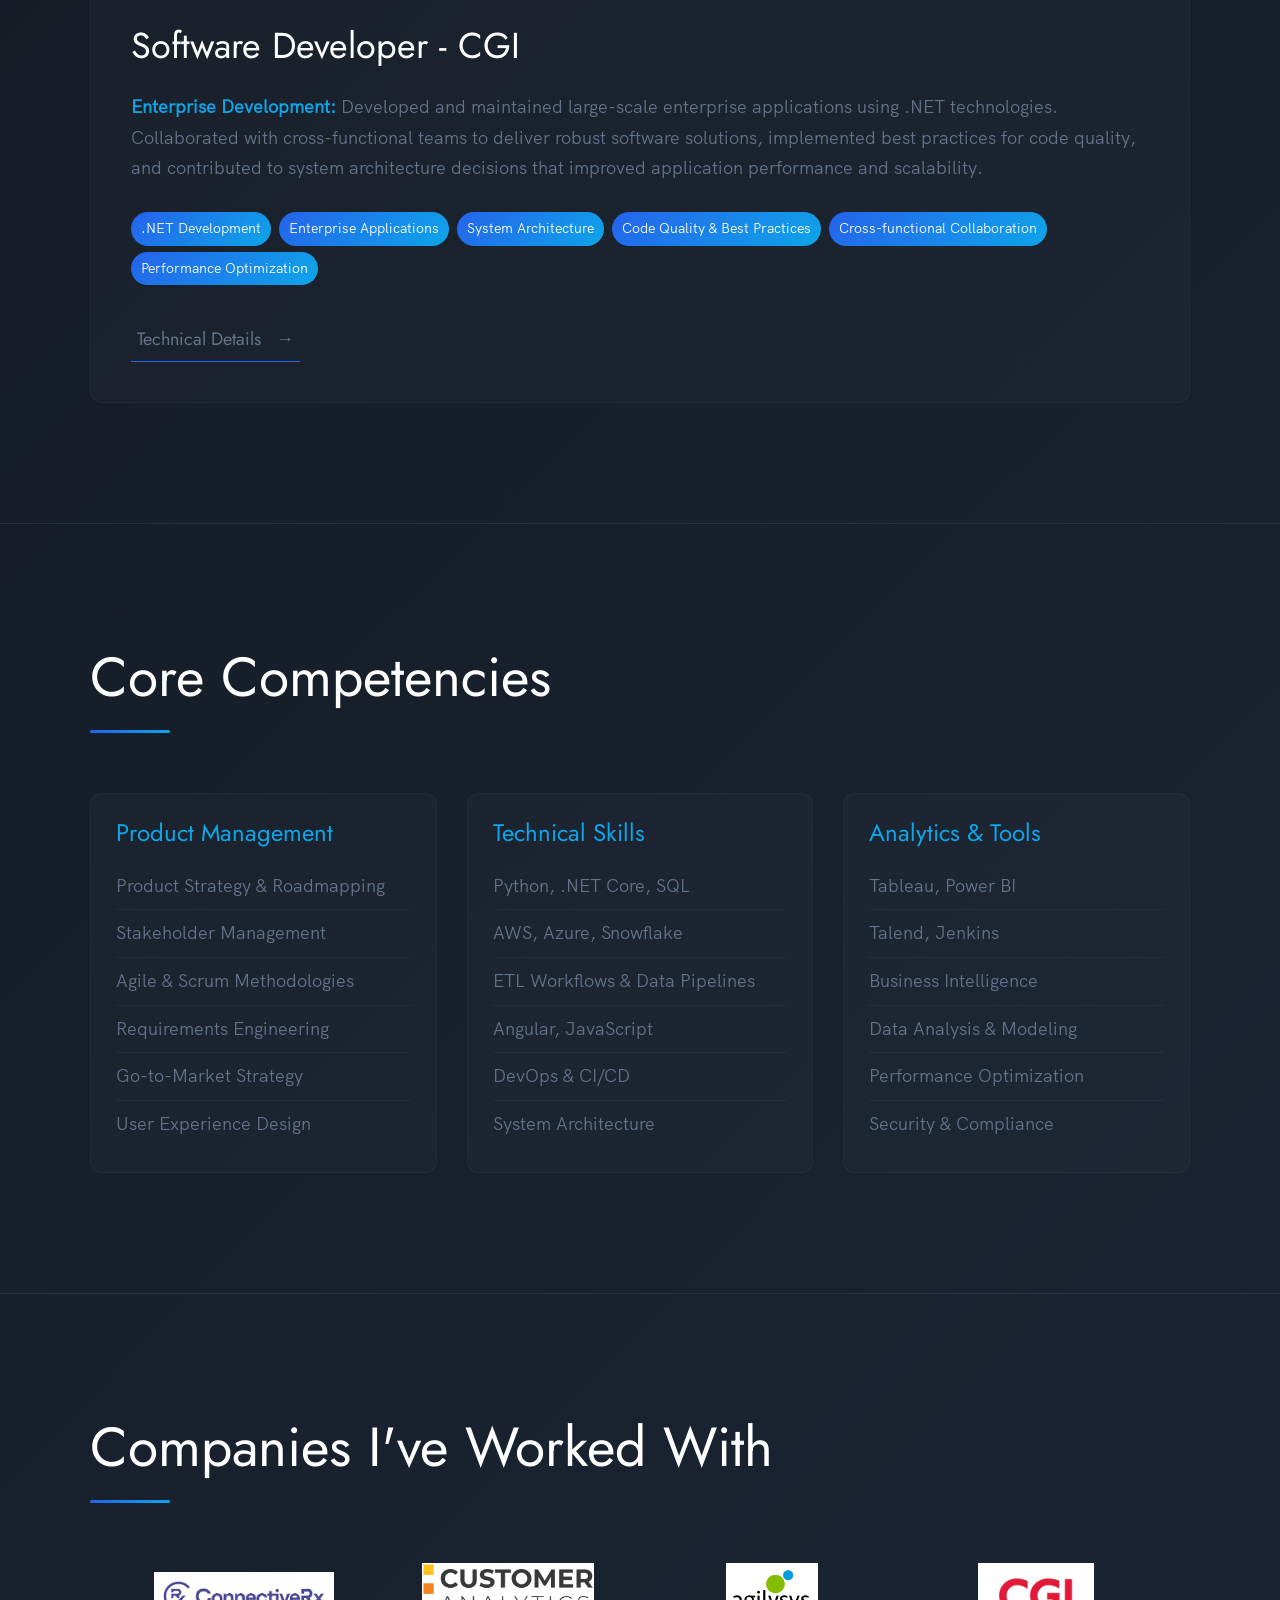
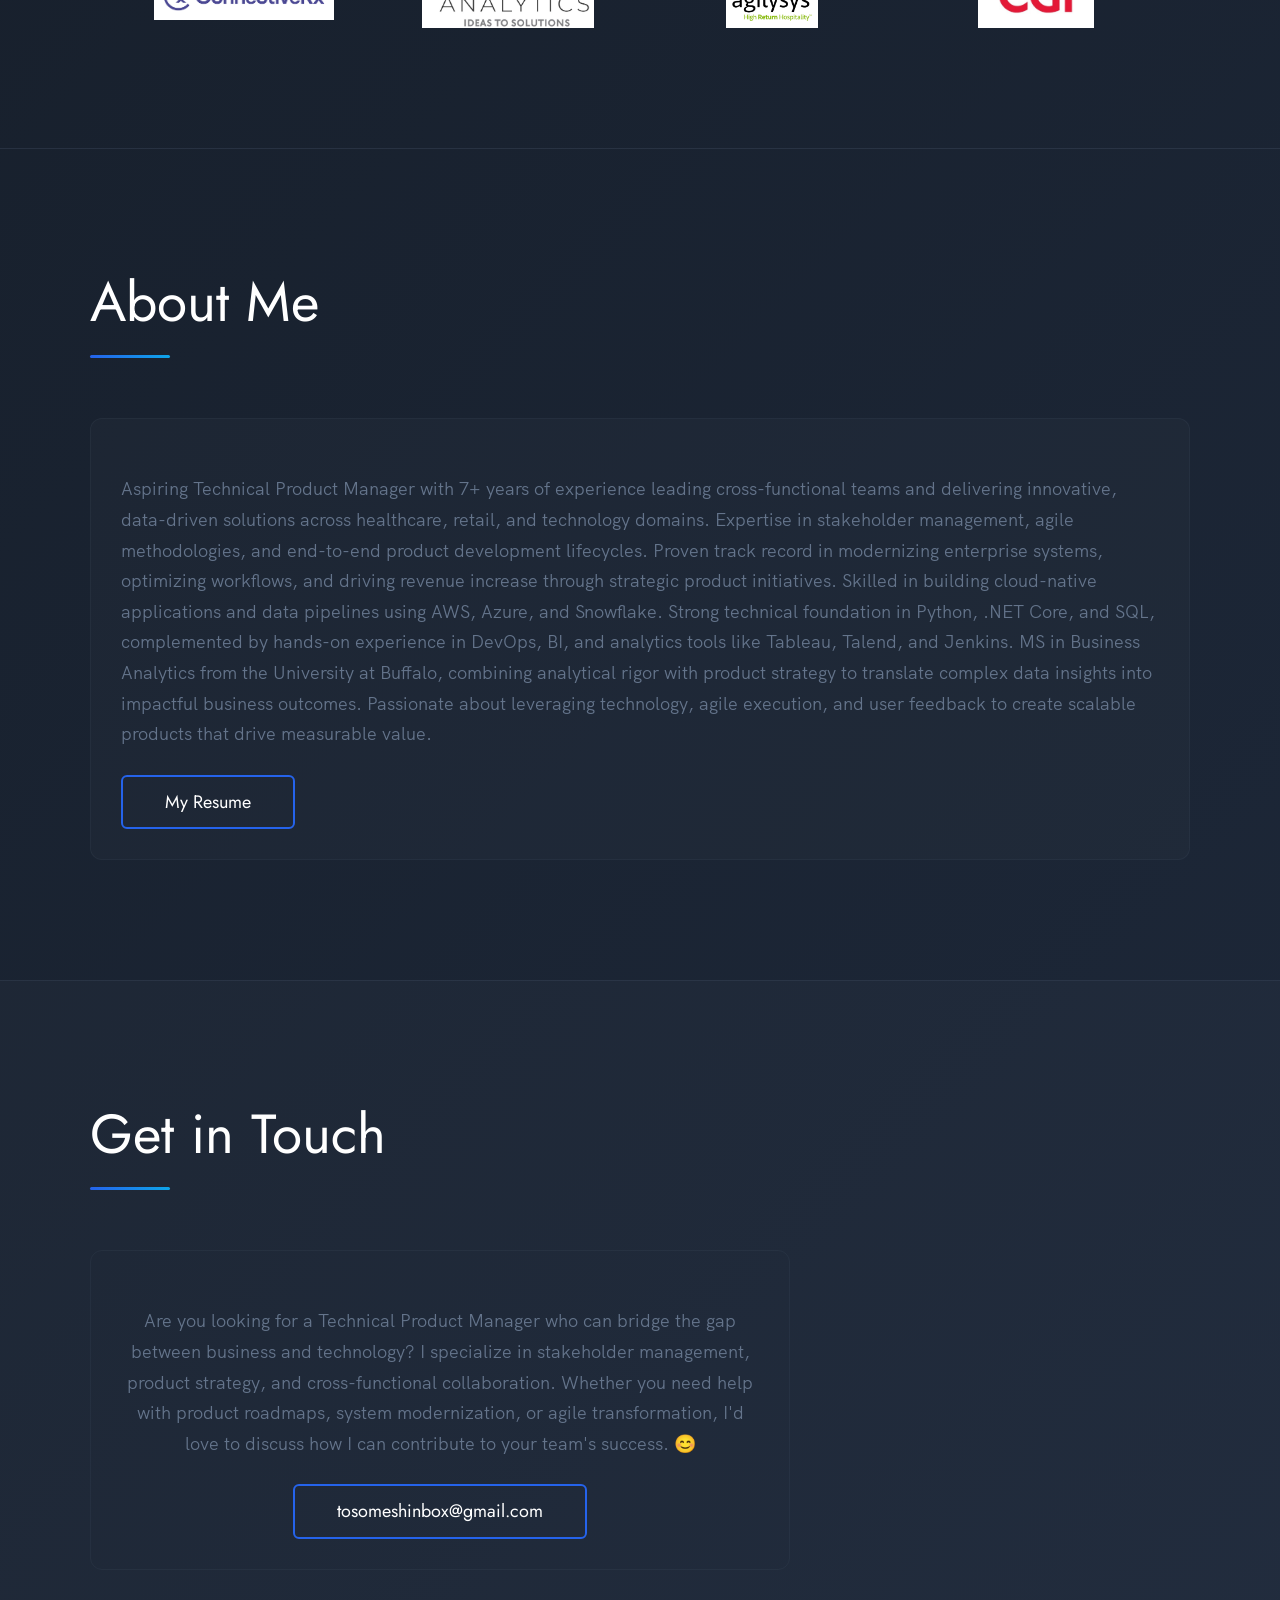
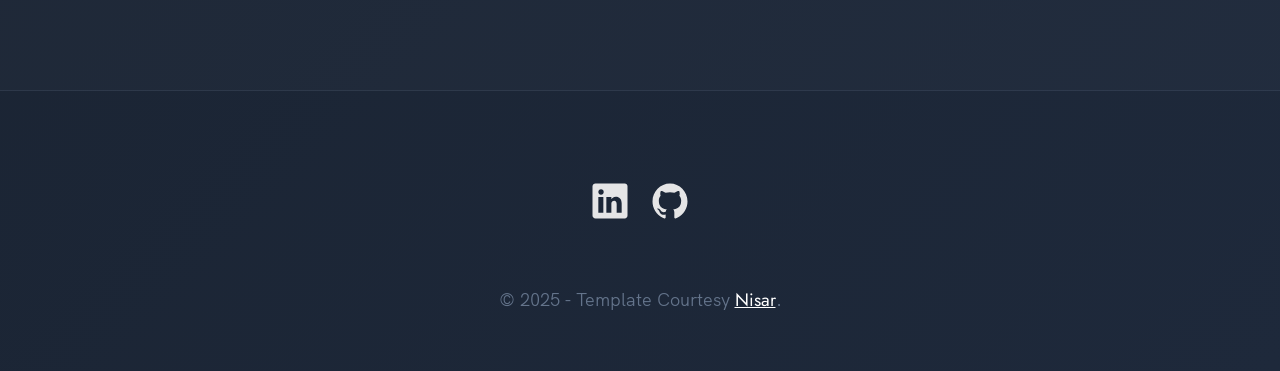
==== commit bb32e7d8: "Code changes" ====
--- a/index.html
+++ b/index.html
@@ -63,7 +63,7 @@
 
           <div class="work__box">
             <div class="work__text">
-              <h3>Technical Engineer - ConnectiveRx</h3>
+              <h3>Technical Consultant - ConnectiveRx</h3>
               <p>
                 <strong>Technical Product Leadership:</strong> Bridged engineering and product strategy by leading hands-on technical implementation across ETL workflows, security vulnerability remediation, Angular migration, and AWS Step Functions while driving product decisions that reduced processing time by 40% and enhanced user experience.
               </p>
--- a/index.css
+++ b/index.css
@@ -561,9 +561,22 @@
 
 .competencies__content {
     display: grid;
-    grid-template-columns: repeat(auto-fit, minmax(300px, 1fr));
+    grid-template-columns: repeat(3, 1fr);
     gap: 3rem;
     margin-top: 2rem;
+}
+
+@media(max-width: 1200px) {
+    .competencies__content {
+        grid-template-columns: repeat(2, 1fr);
+    }
+}
+
+@media(max-width: 768px) {
+    .competencies__content {
+        grid-template-columns: 1fr;
+        gap: 2rem;
+    }
 }
 
 .competency__category {
@@ -607,12 +620,7 @@
     color: var(--white);
 }
 
-@media(max-width: 900px) {
-    .competencies__content {
-        grid-template-columns: 1fr;
-        gap: 2rem;
-    }
-}
+
 
 /* --------------------------------------- */
 /* ----- Clients ----- */
@@ -724,18 +732,21 @@
     z-index: 1000;
     left: 0;
     top: 0;
-    width: 100%;
-    height: 100%;
-    background-color: rgba(0,0,0,0.8);
+    width: 100vw;
+    height: 100vh;
+    background-color: rgba(0,0,0,0.9);
+    overflow: hidden;
 }
 
 .modal-content-full {
     background: var(--black);
     margin: 0;
     padding: 0;
-    width: 100%;
-    height: 100%;
+    width: 100vw;
+    height: 100vh;
     position: relative;
+    display: flex;
+    flex-direction: column;
 }
 
 .close {
@@ -784,6 +795,8 @@
     width: 100%;
     height: 100%;
     border: none;
+    flex: 1;
+    min-height: 0;
 }
 
 
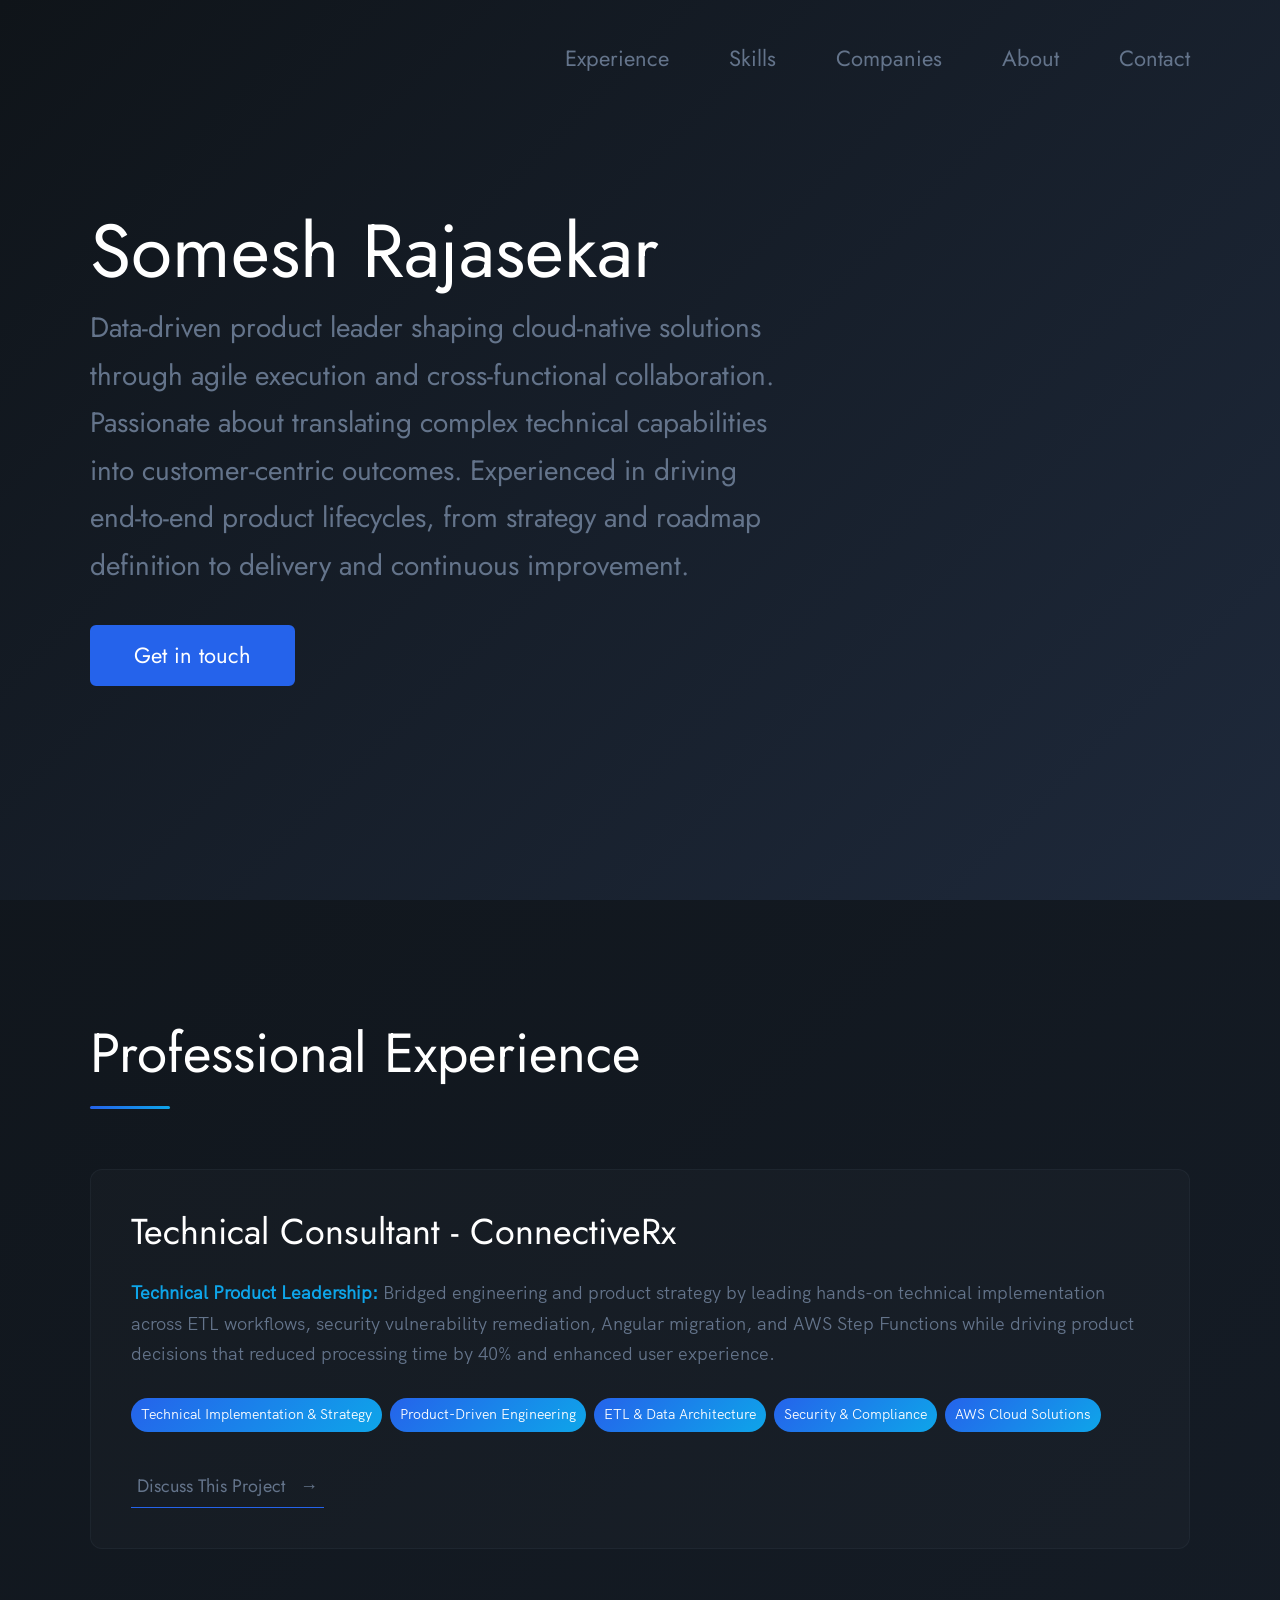
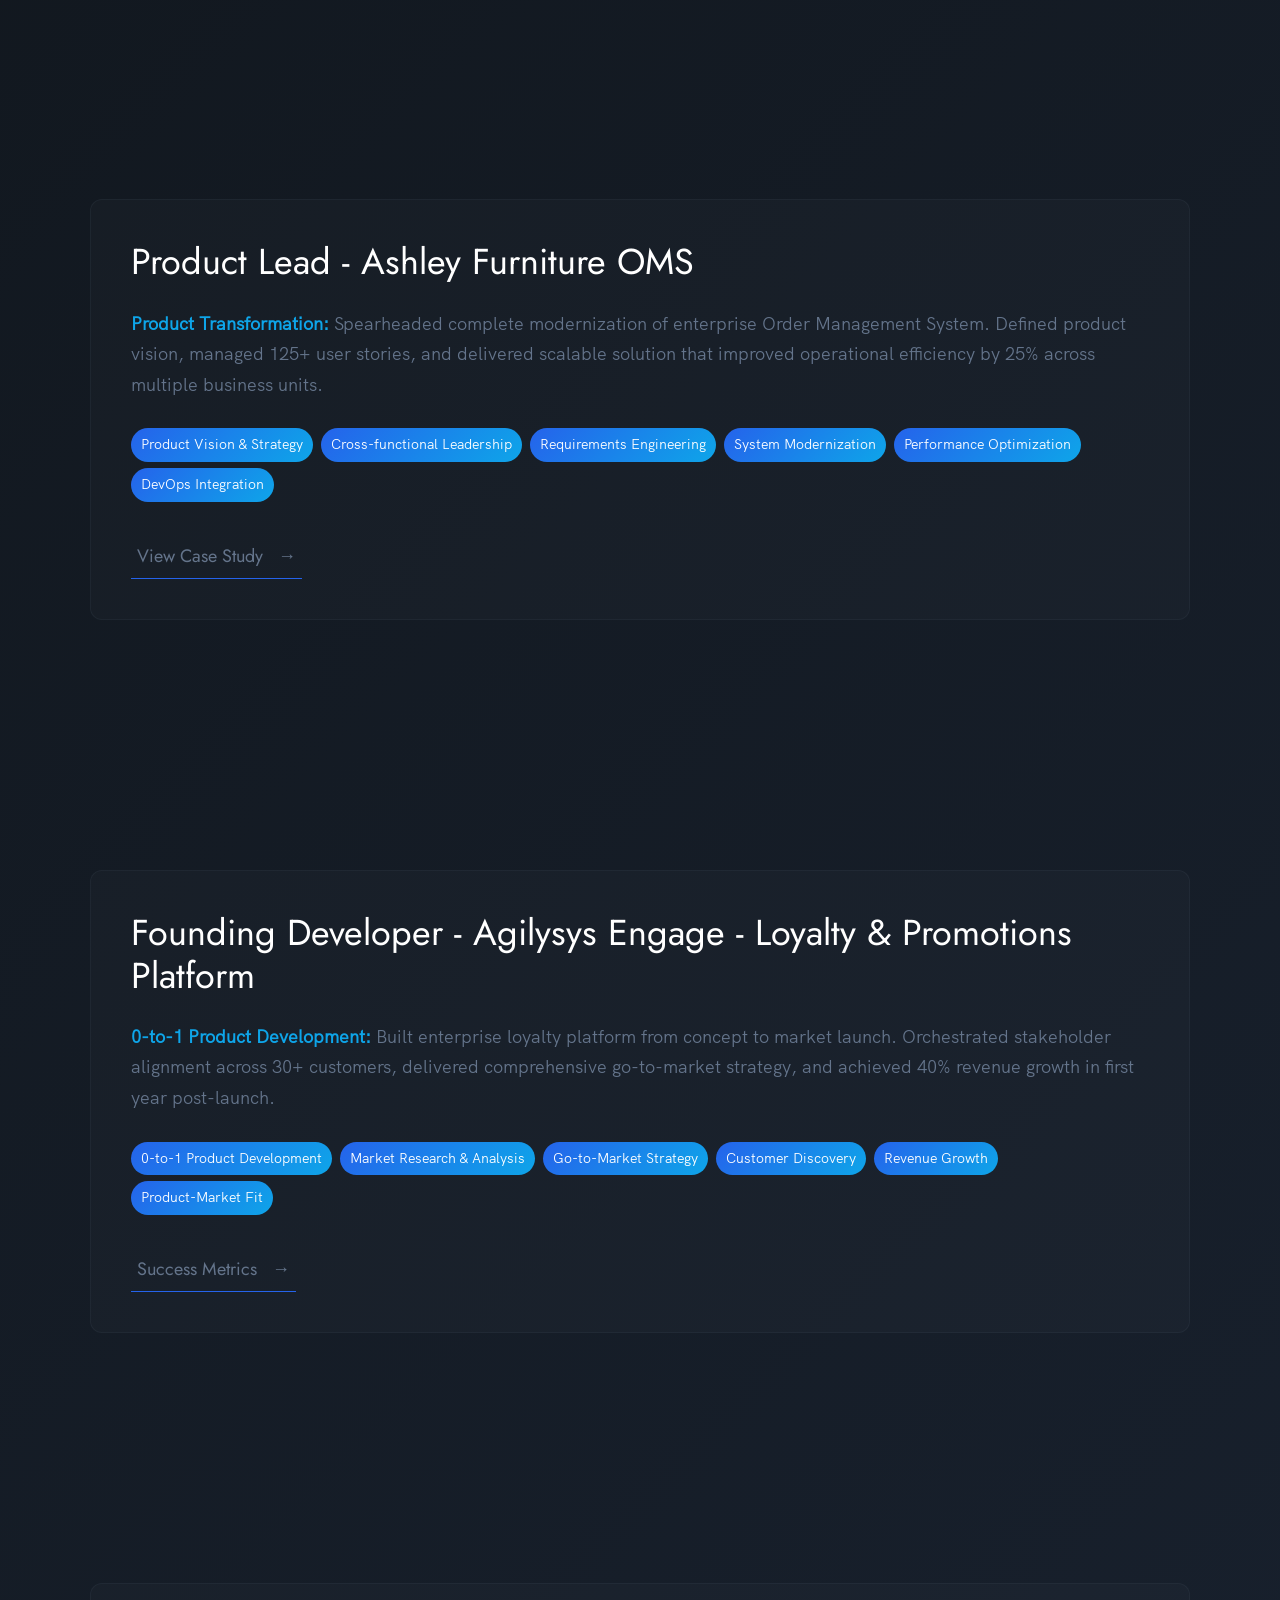
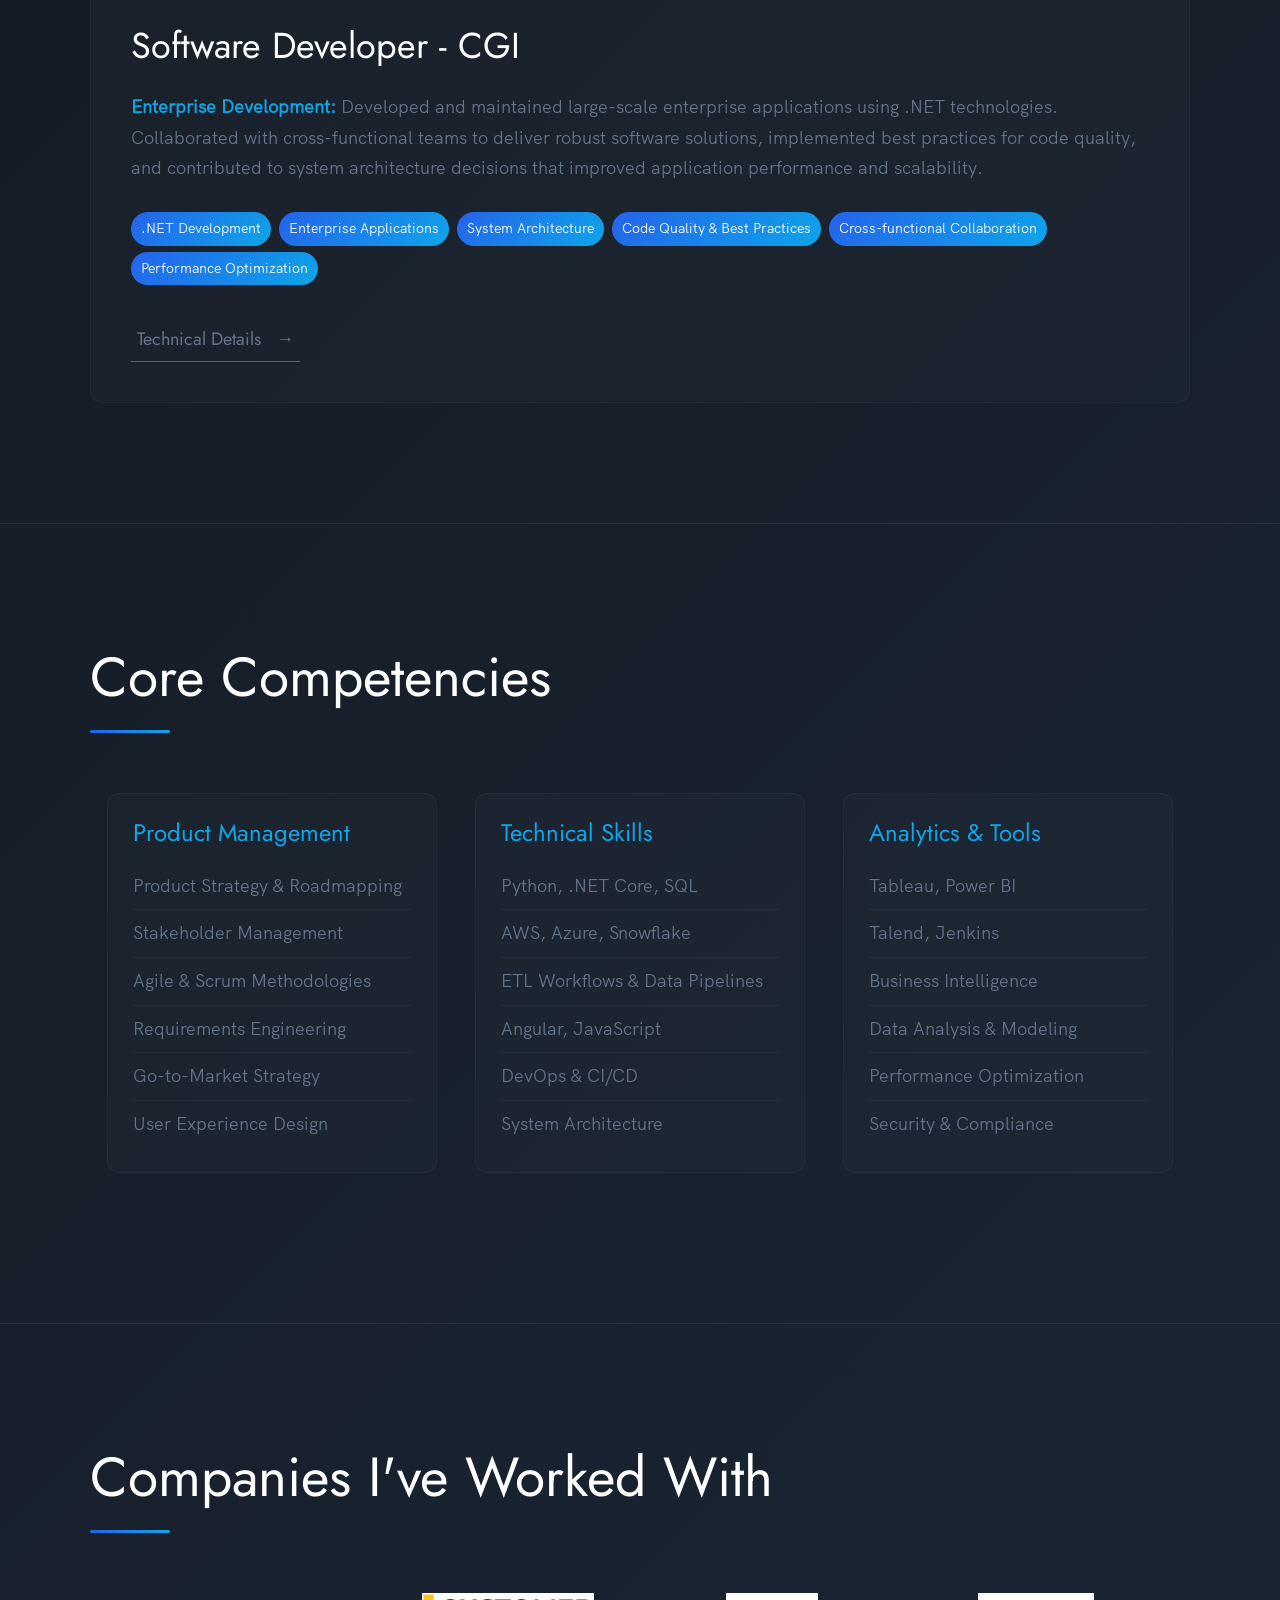
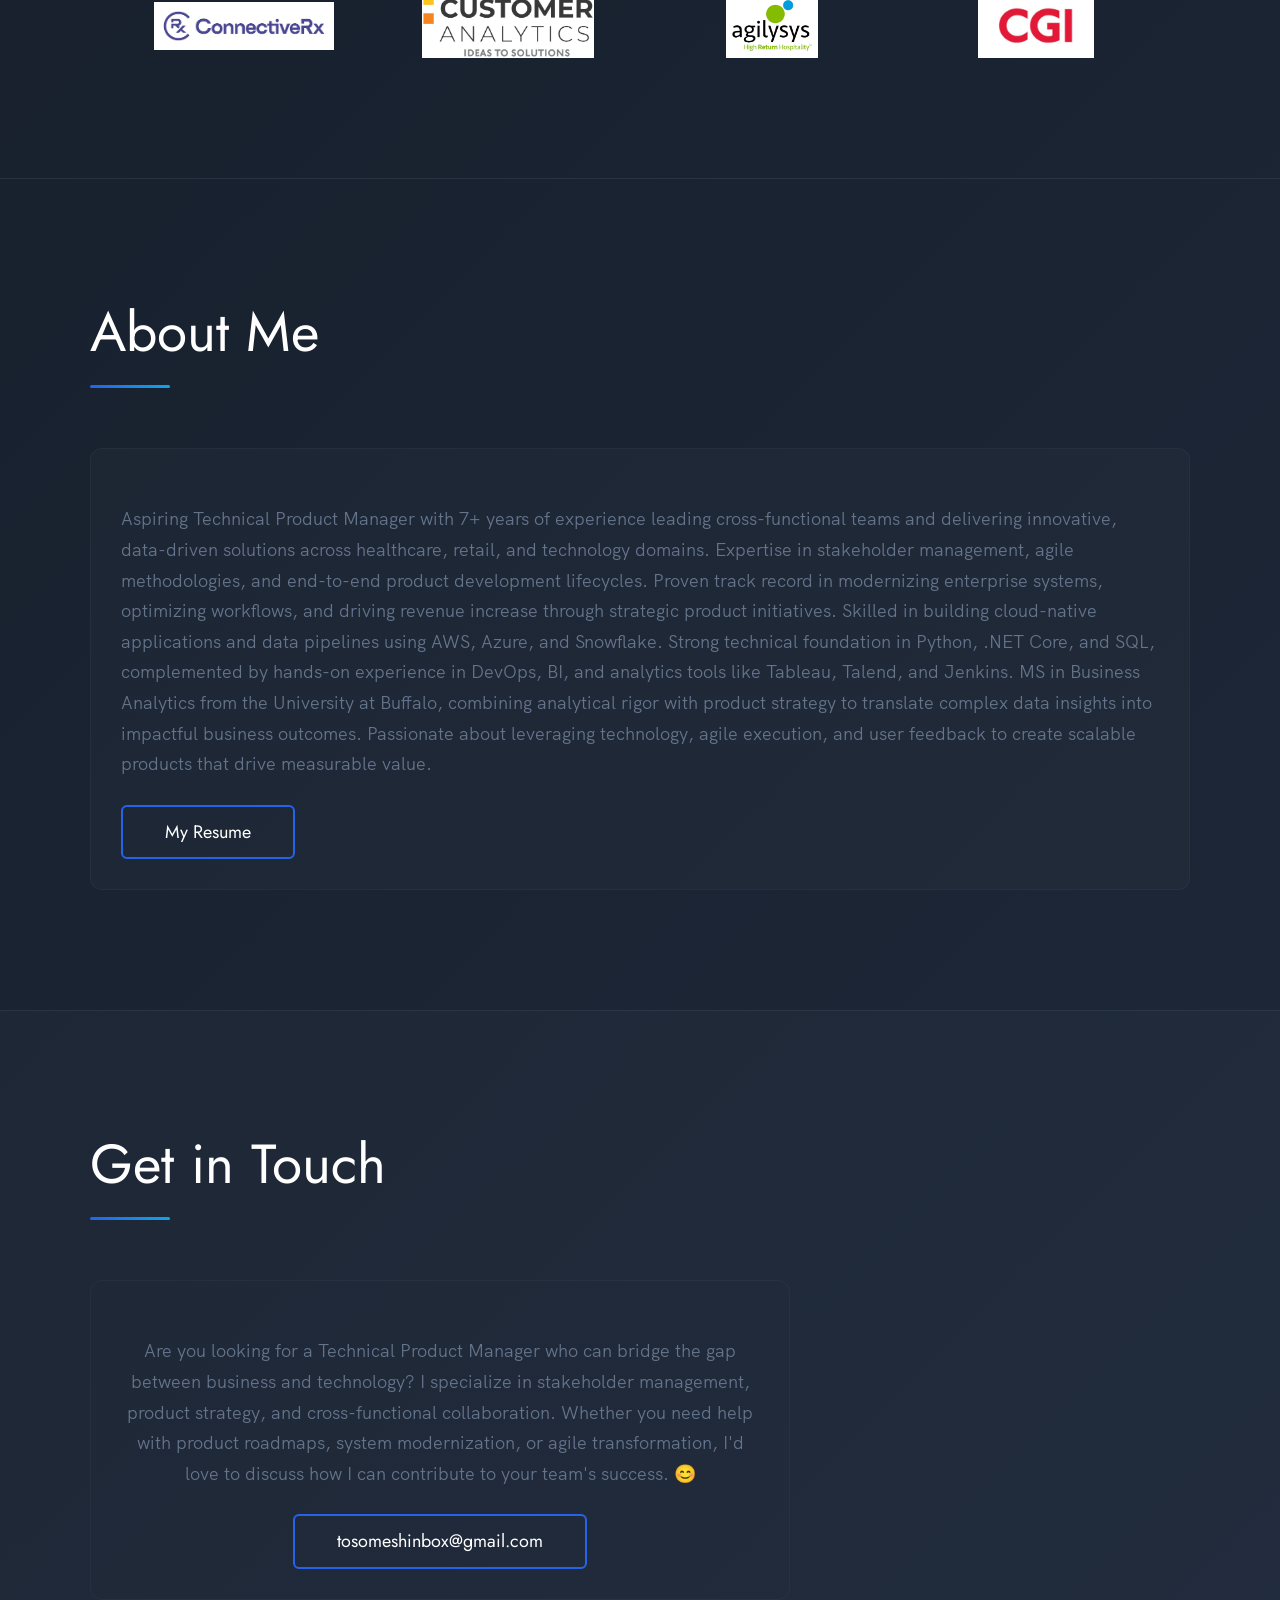
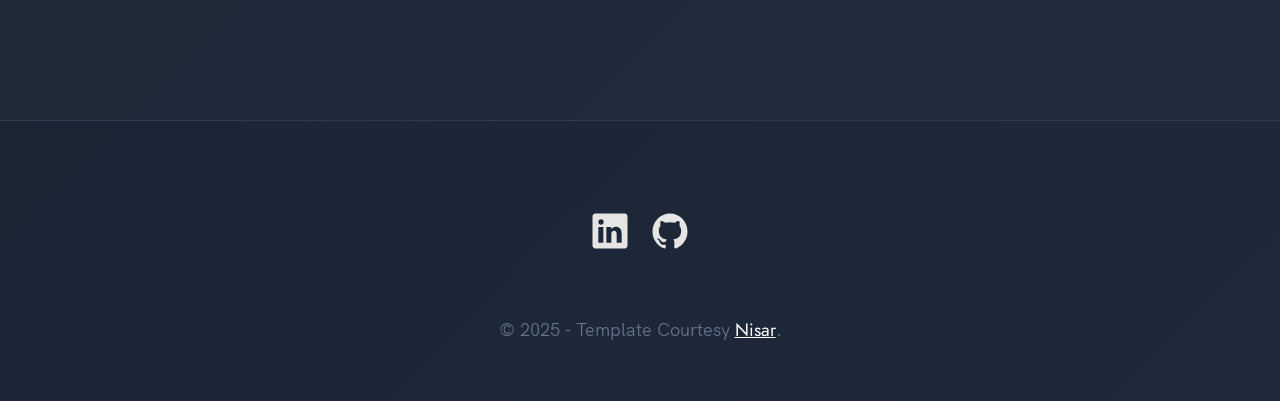
==== commit e551322f: "Code fix" ====
--- a/index.html
+++ b/index.html
@@ -282,9 +282,13 @@
   <!-- Resume Modal -->
   <div id="resumeModal" class="modal">
     <div class="modal-content-full">
-      <span class="close" onclick="closeResumeModal()">&times;</span>
-      <a href="./resume.pdf" class="download-btn" download="Somesh_Rajasekar_Resume.pdf">⬇</a>
-      <iframe src="./resume.pdf" class="resume-iframe-full"></iframe>
+      <div style="margin-bottom: 10px;">
+        <a href="./resume.pdf" class="download-btn" download="Somesh_Rajasekar_Resume.pdf">Download PDF</a>
+        <span class="close" onclick="closeResumeModal()">&times;</span>
+      </div>
+      <iframe src="./resume.pdf" class="resume-iframe-full" title="Resume PDF">
+        <p>Your browser does not support PDFs. <a href="./resume.pdf" download="Somesh_Rajasekar_Resume.pdf">Download the PDF</a>.</p>
+      </iframe>
     </div>
   </div>
 
--- a/index.css
+++ b/index.css
@@ -560,32 +560,38 @@
 /* --------------------------------------- */
 
 .competencies__content {
-    display: grid;
-    grid-template-columns: repeat(3, 1fr);
-    gap: 3rem;
     margin-top: 2rem;
 }
 
-@media(max-width: 1200px) {
-    .competencies__content {
-        grid-template-columns: repeat(2, 1fr);
-    }
-}
-
-@media(max-width: 768px) {
-    .competencies__content {
-        grid-template-columns: 1fr;
-        gap: 2rem;
-    }
-}
-
 .competency__category {
+    display: inline-block;
+    width: 30%;
+    margin: 0 1.5% 3rem 1.5%;
+    vertical-align: top;
     background: rgba(248,250,252, 0.02);
     padding: 2.5rem;
     border-radius: 12px;
     border: 1px solid rgba(100,116,139, 0.1);
     transition: all 0.3s ease;
-}
+    box-sizing: border-box;
+}
+
+@media(max-width: 1000px) {
+    .competency__category {
+        width: 47%;
+        margin: 0 1.5% 3rem 1.5%;
+    }
+}
+
+@media(max-width: 600px) {
+    .competency__category {
+        width: 97%;
+        margin: 0 1.5% 2rem 1.5%;
+        display: block;
+    }
+}
+
+
 
 .competency__category:hover {
     transform: translateY(-3px);
@@ -732,71 +738,54 @@
     z-index: 1000;
     left: 0;
     top: 0;
-    width: 100vw;
-    height: 100vh;
+    width: 100%;
+    height: 100%;
     background-color: rgba(0,0,0,0.9);
-    overflow: hidden;
 }
 
 .modal-content-full {
-    background: var(--black);
-    margin: 0;
-    padding: 0;
-    width: 100vw;
-    height: 100vh;
+    background: #0f1419;
+    margin: 2% auto;
+    padding: 20px;
+    width: 90%;
+    height: 90%;
     position: relative;
-    display: flex;
-    flex-direction: column;
+    border-radius: 8px;
 }
 
 .close {
-    position: absolute;
-    top: 10px;
-    right: 15px;
-    color: var(--white);
-    font-size: 2.5rem;
+    float: right;
+    color: #ffffff;
+    font-size: 28px;
     font-weight: bold;
     cursor: pointer;
-    z-index: 1001;
-    background: rgba(0,0,0,0.7);
-    border-radius: 50%;
-    width: 40px;
-    height: 40px;
-    display: flex;
-    align-items: center;
-    justify-content: center;
-    transition: all 0.3s;
+    line-height: 1;
 }
 
 .close:hover {
-    background: var(--accent);
+    color: #3b82f6;
 }
 
 .download-btn {
-    position: absolute;
-    top: 10px;
-    left: 15px;
-    background: var(--accent);
-    color: var(--white);
+    background: #3b82f6;
+    color: #ffffff;
     padding: 8px 12px;
     border-radius: 6px;
     text-decoration: none;
-    font-size: 1.6rem;
-    z-index: 1001;
-    transition: all 0.3s;
+    font-size: 14px;
+    display: inline-block;
+    margin-right: 10px;
 }
 
 .download-btn:hover {
-    background: var(--pink);
-    transform: scale(1.1);
+    background: #2563eb;
 }
 
 .resume-iframe-full {
     width: 100%;
-    height: 100%;
+    height: calc(100% - 60px);
     border: none;
-    flex: 1;
-    min-height: 0;
+    margin-top: 10px;
 }
 
 
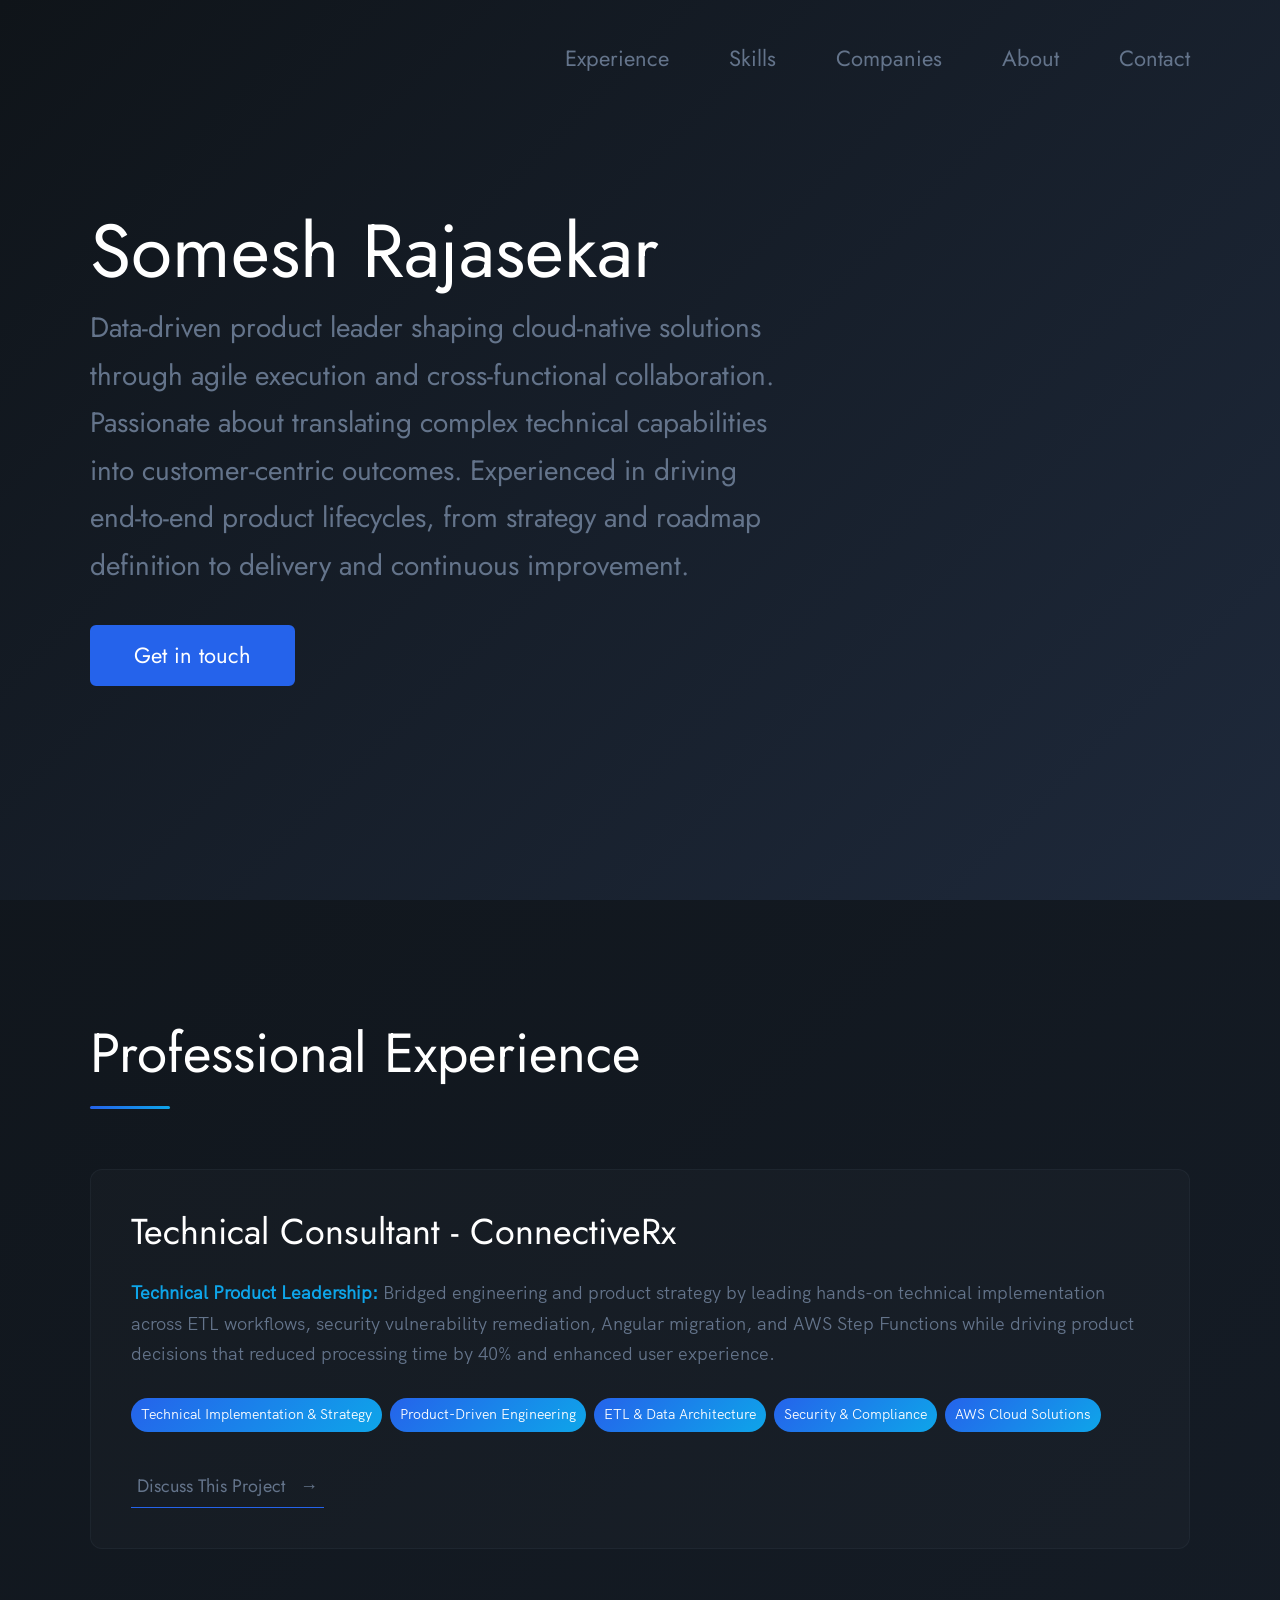
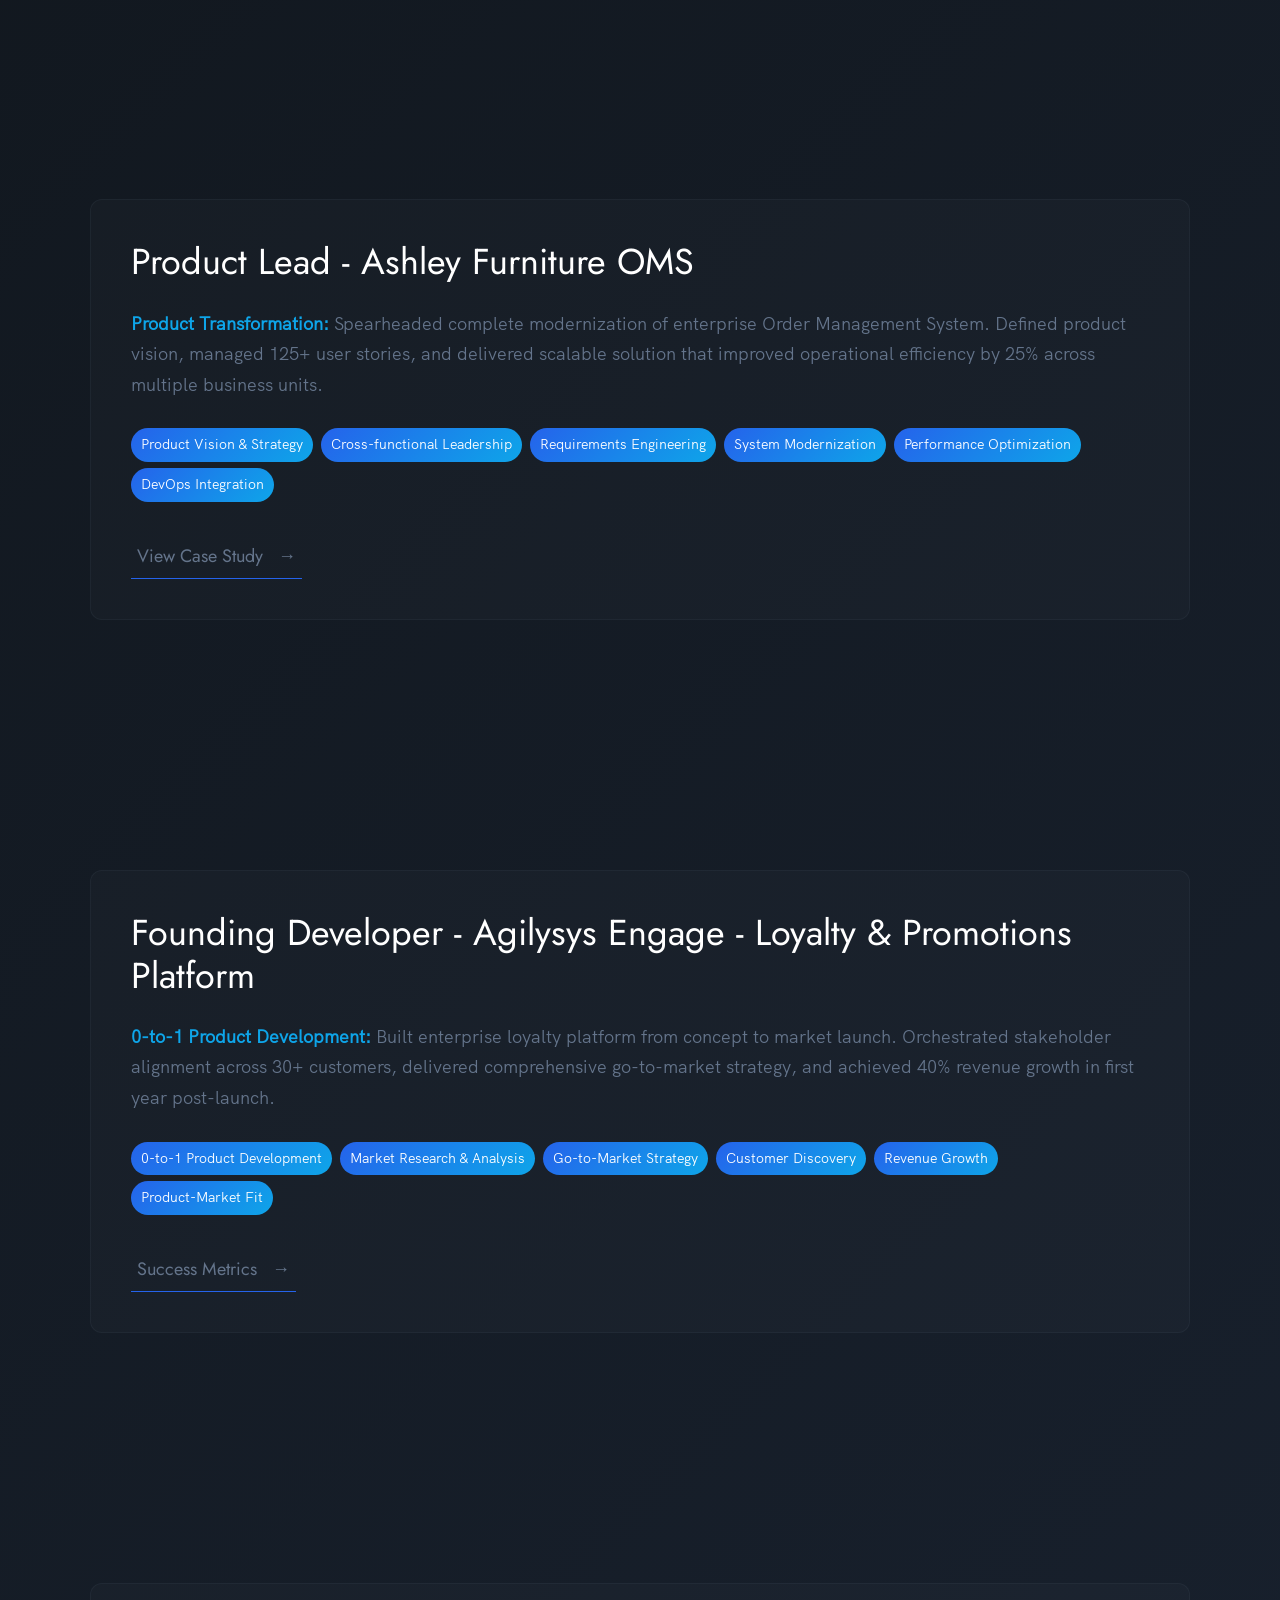
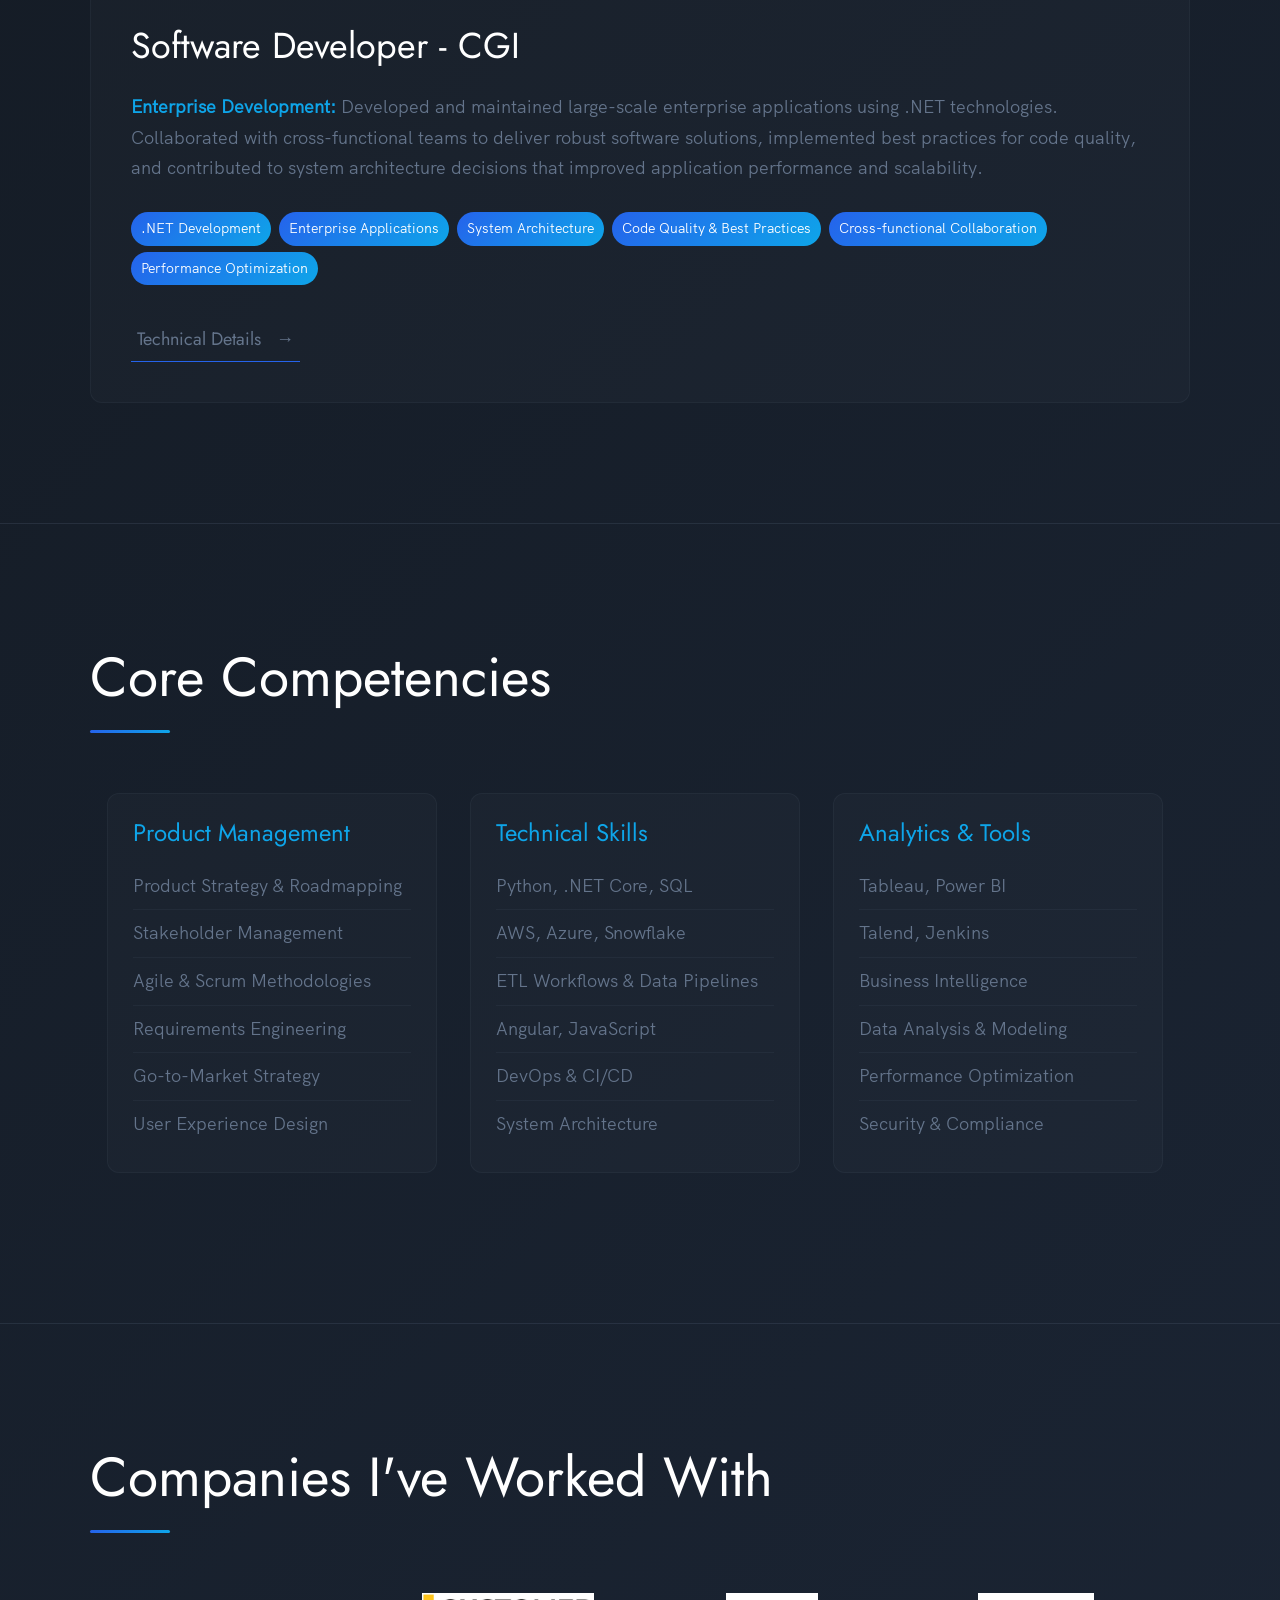
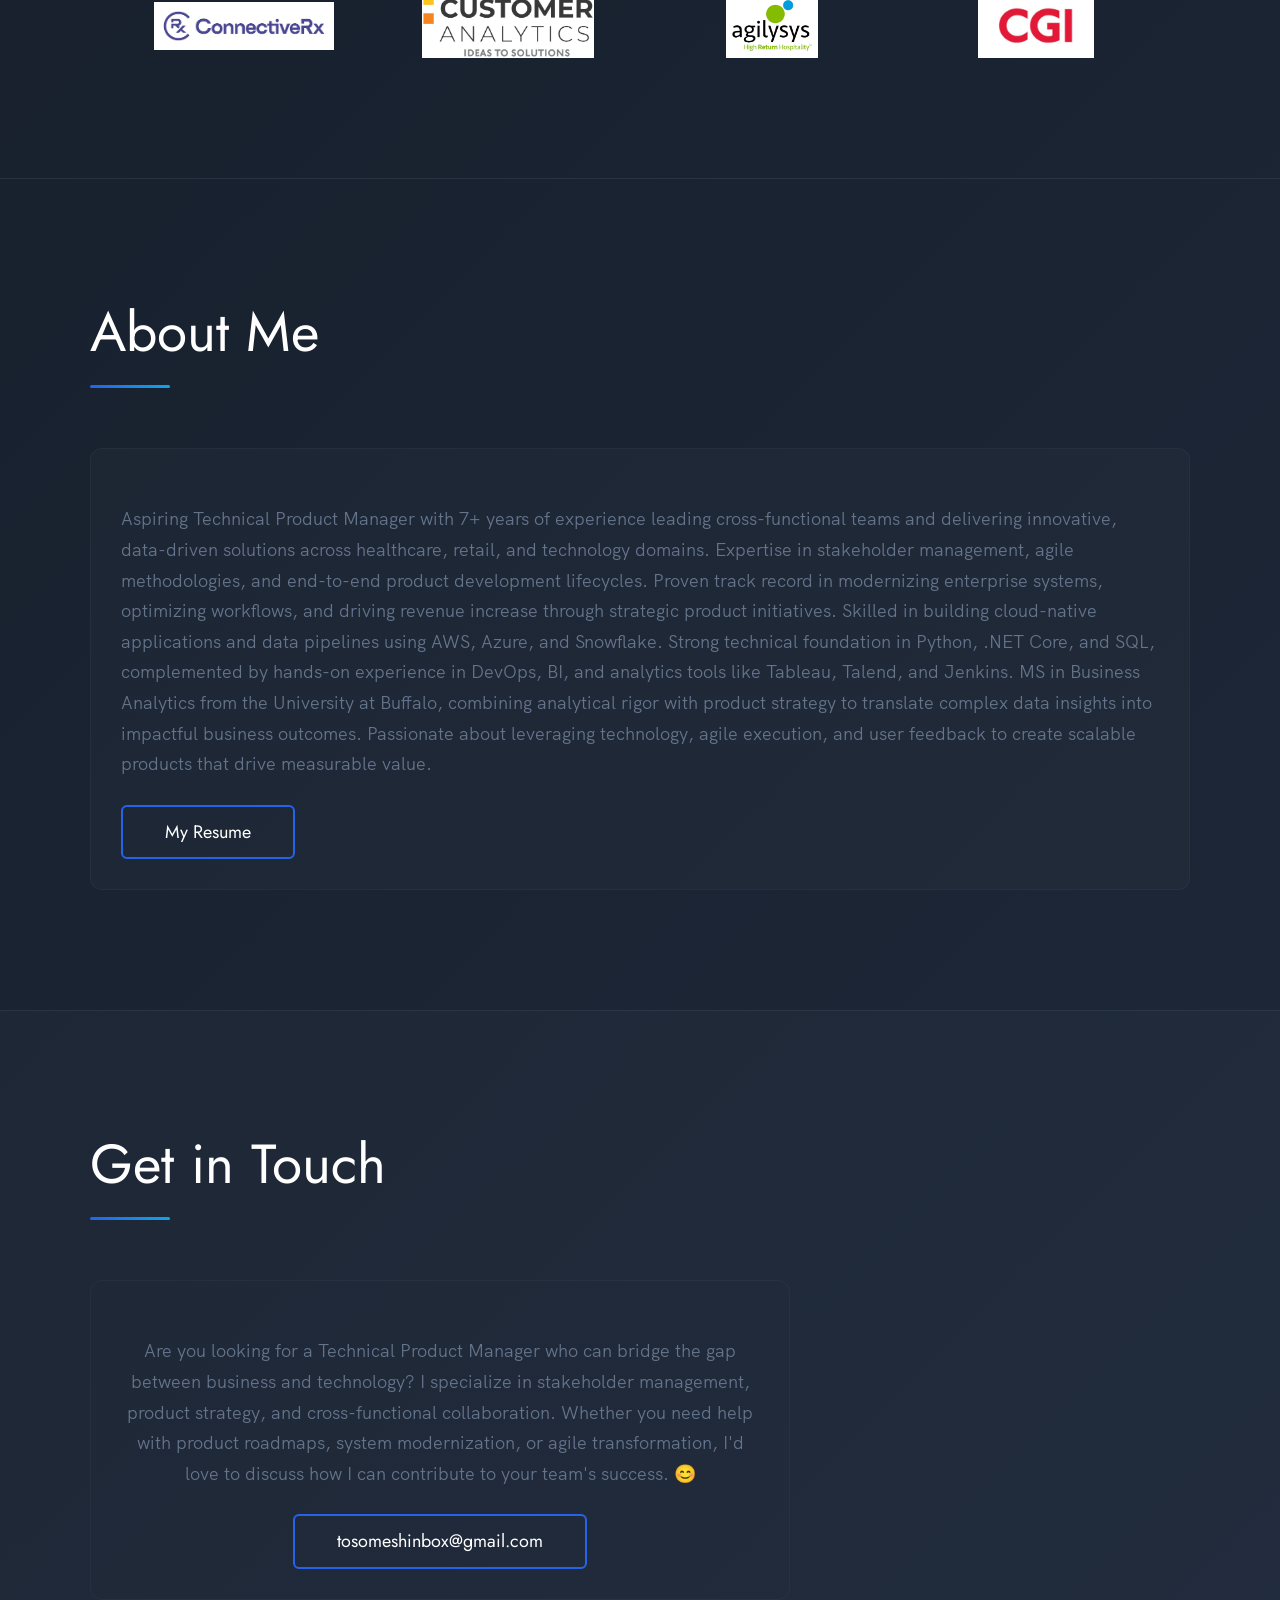
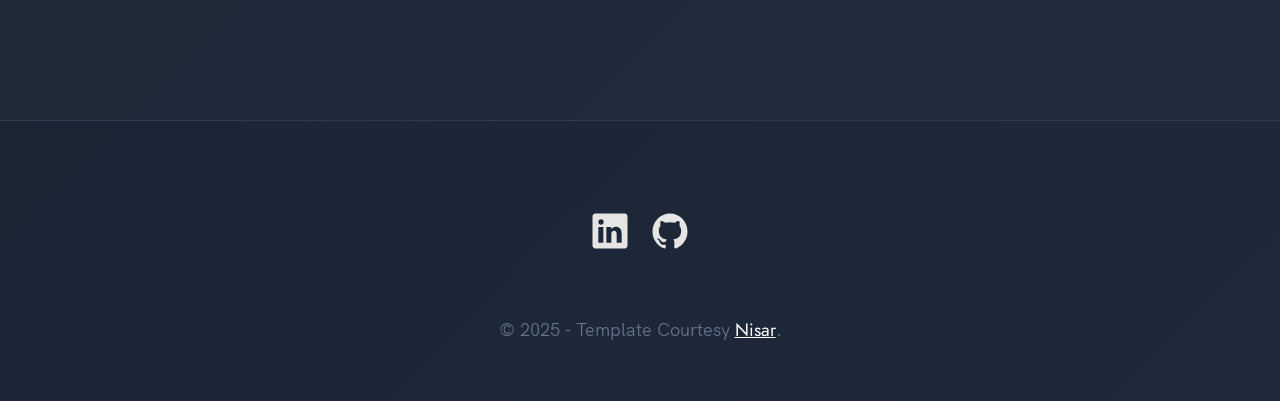
==== commit 5df6fc1b: "code changes" ====
--- a/index.html
+++ b/index.html
@@ -160,8 +160,8 @@
     <section class="competencies" id="competencies">
       <div class="row">
         <h2>Core Competencies</h2>
-        <div class="competencies__content">
-          <div class="competency__category">
+        <div class="competencies__content"><!--
+          --><div class="competency__category">
             <h3>Product Management</h3>
             <ul class="competency__list">
               <li>Product Strategy & Roadmapping</li>
@@ -171,9 +171,8 @@
               <li>Go-to-Market Strategy</li>
               <li>User Experience Design</li>
             </ul>
-          </div>
-          
-          <div class="competency__category">
+          </div><!--
+          --><div class="competency__category">
             <h3>Technical Skills</h3>
             <ul class="competency__list">
               <li>Python, .NET Core, SQL</li>
@@ -183,9 +182,8 @@
               <li>DevOps & CI/CD</li>
               <li>System Architecture</li>
             </ul>
-          </div>
-          
-          <div class="competency__category">
+          </div><!--
+          --><div class="competency__category">
             <h3>Analytics & Tools</h3>
             <ul class="competency__list">
               <li>Tableau, Power BI</li>
--- a/index.css
+++ b/index.css
@@ -561,6 +561,12 @@
 
 .competencies__content {
     margin-top: 2rem;
+    font-size: 0;
+    text-align: left;
+}
+
+.competencies__content > * {
+    font-size: 1.8rem;
 }
 
 .competency__category {
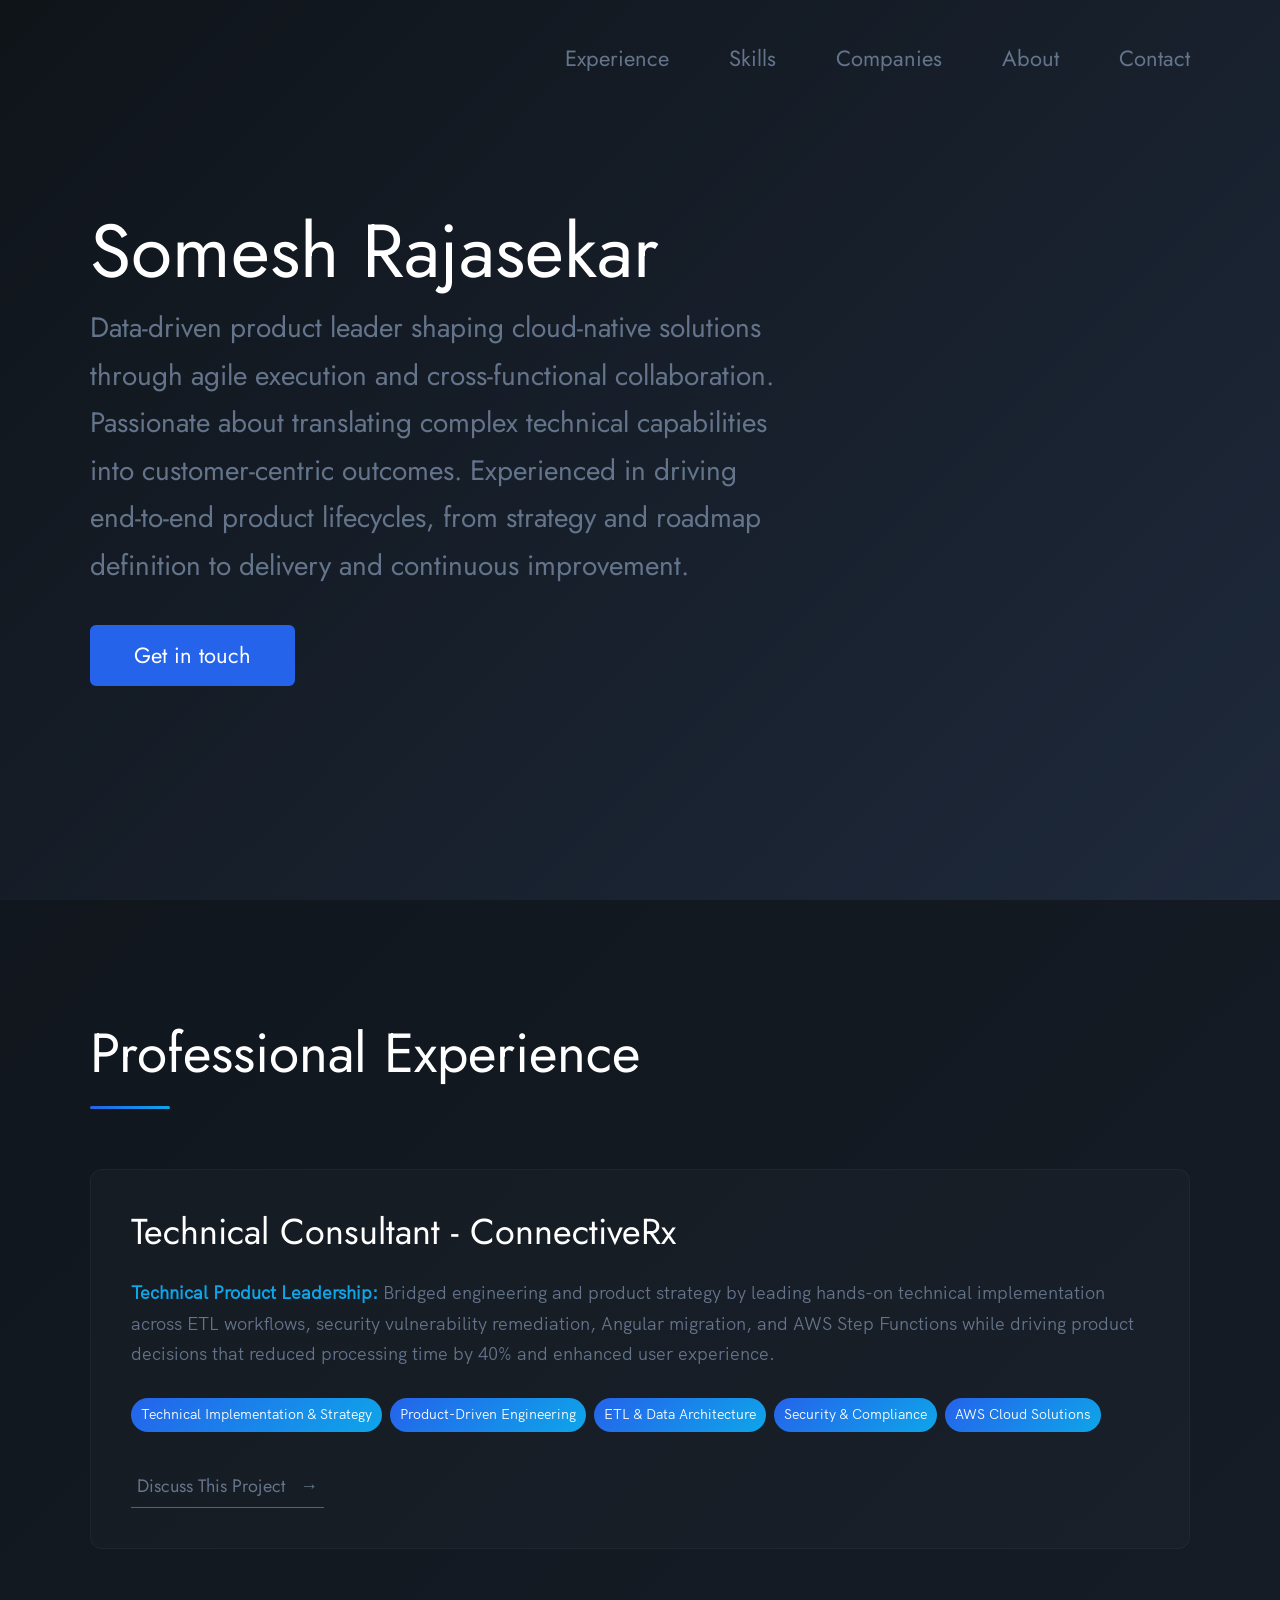
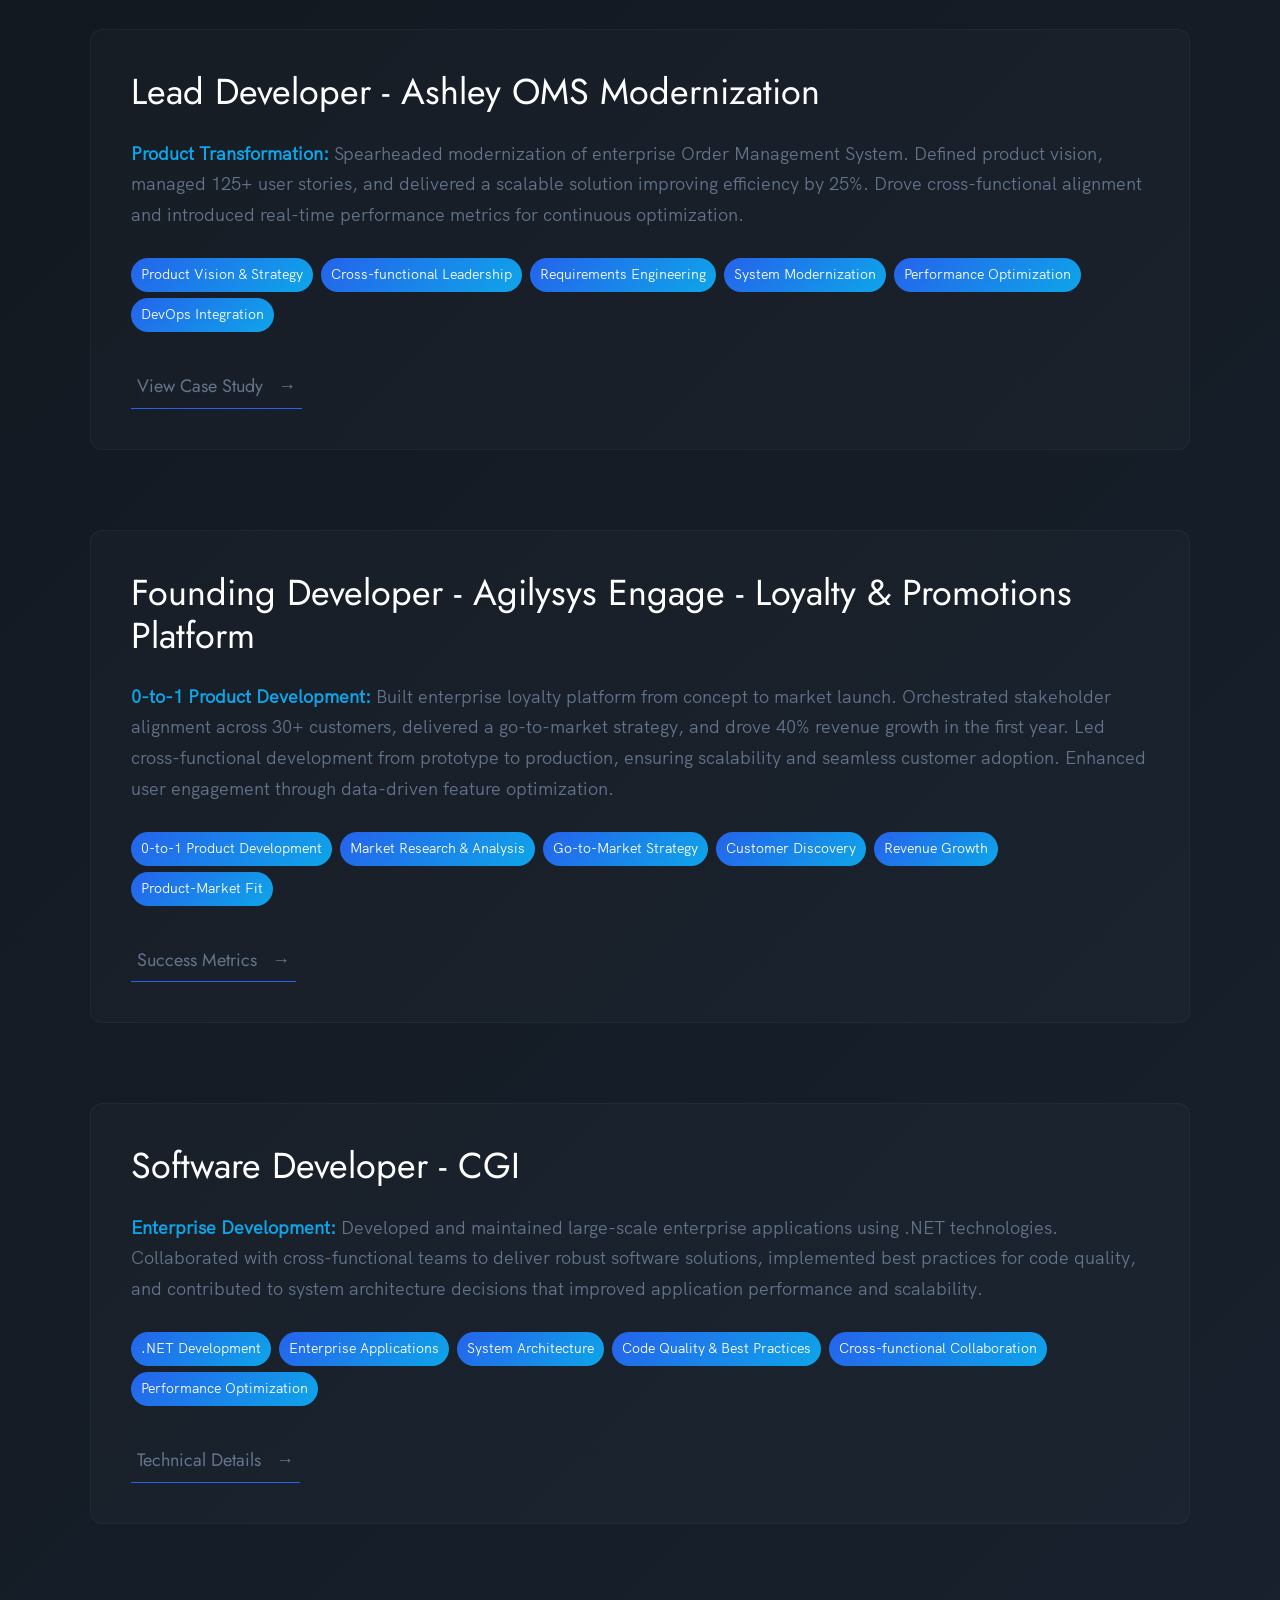
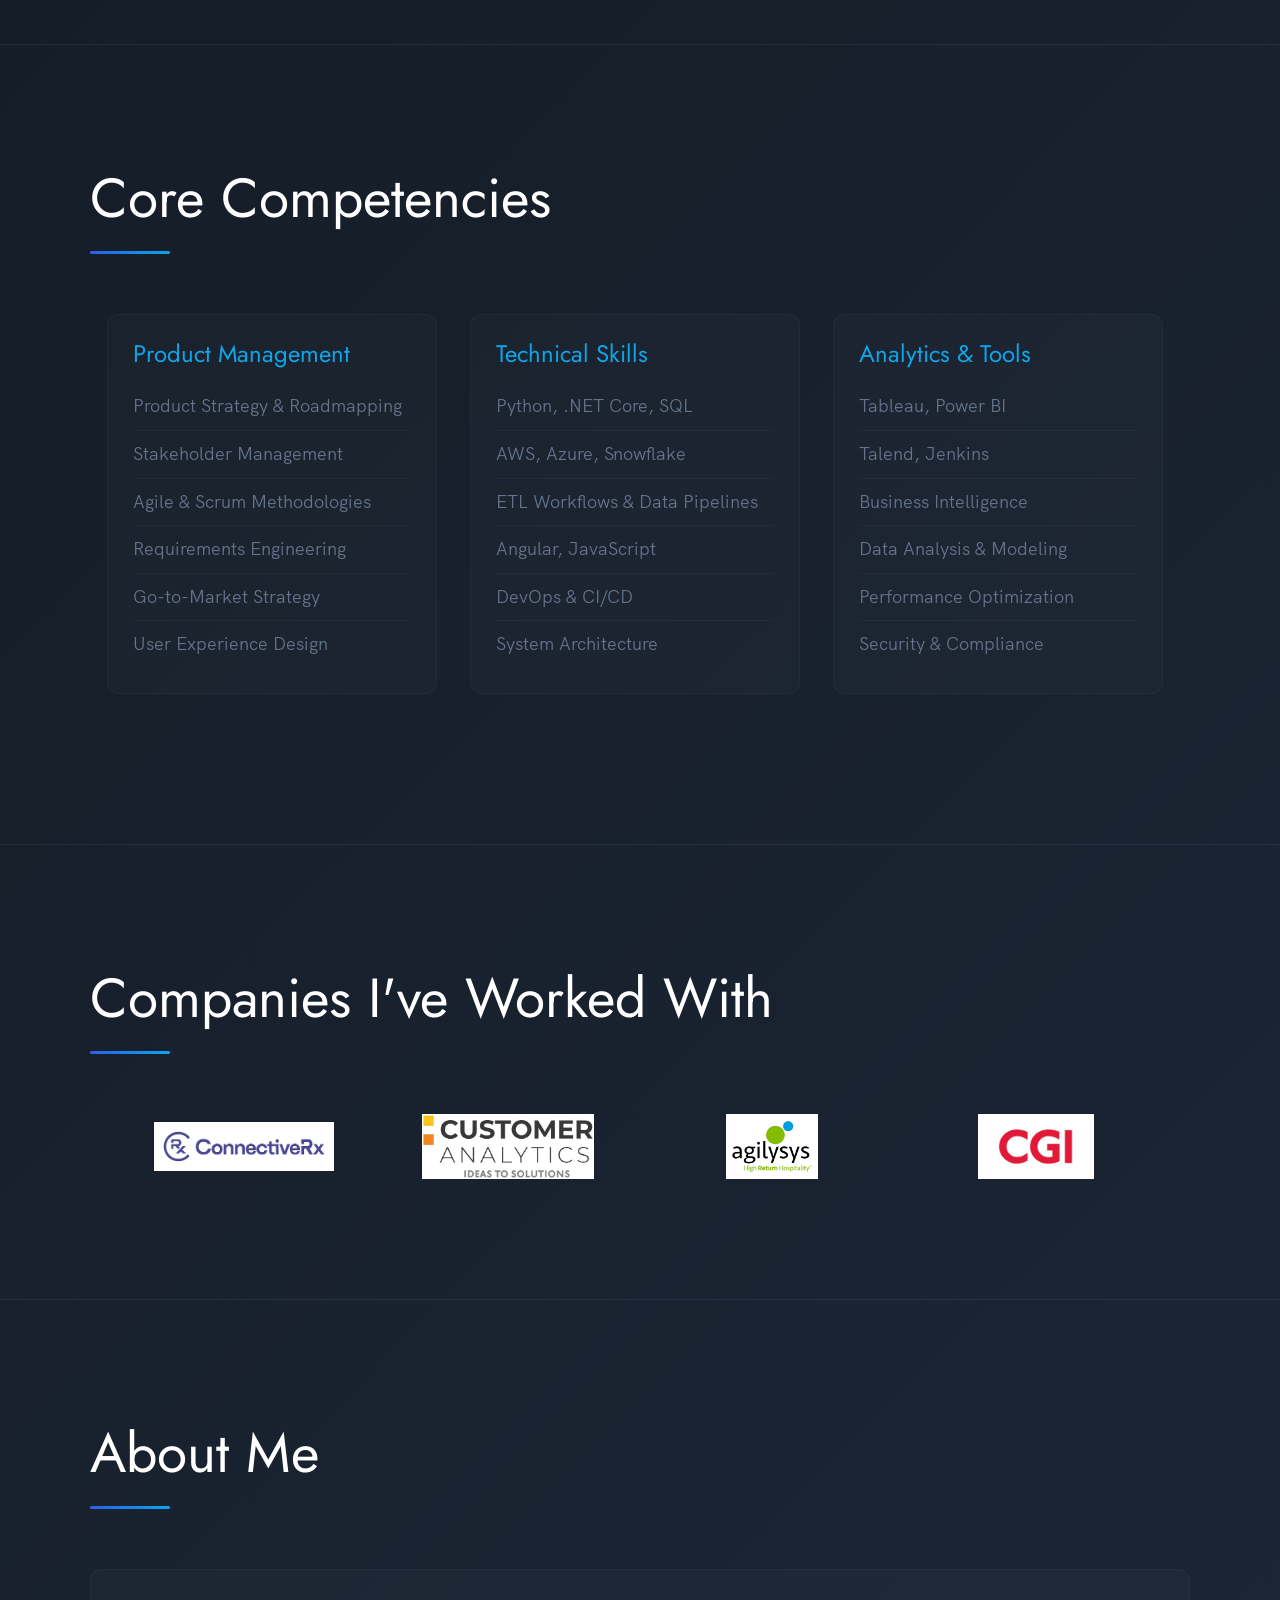
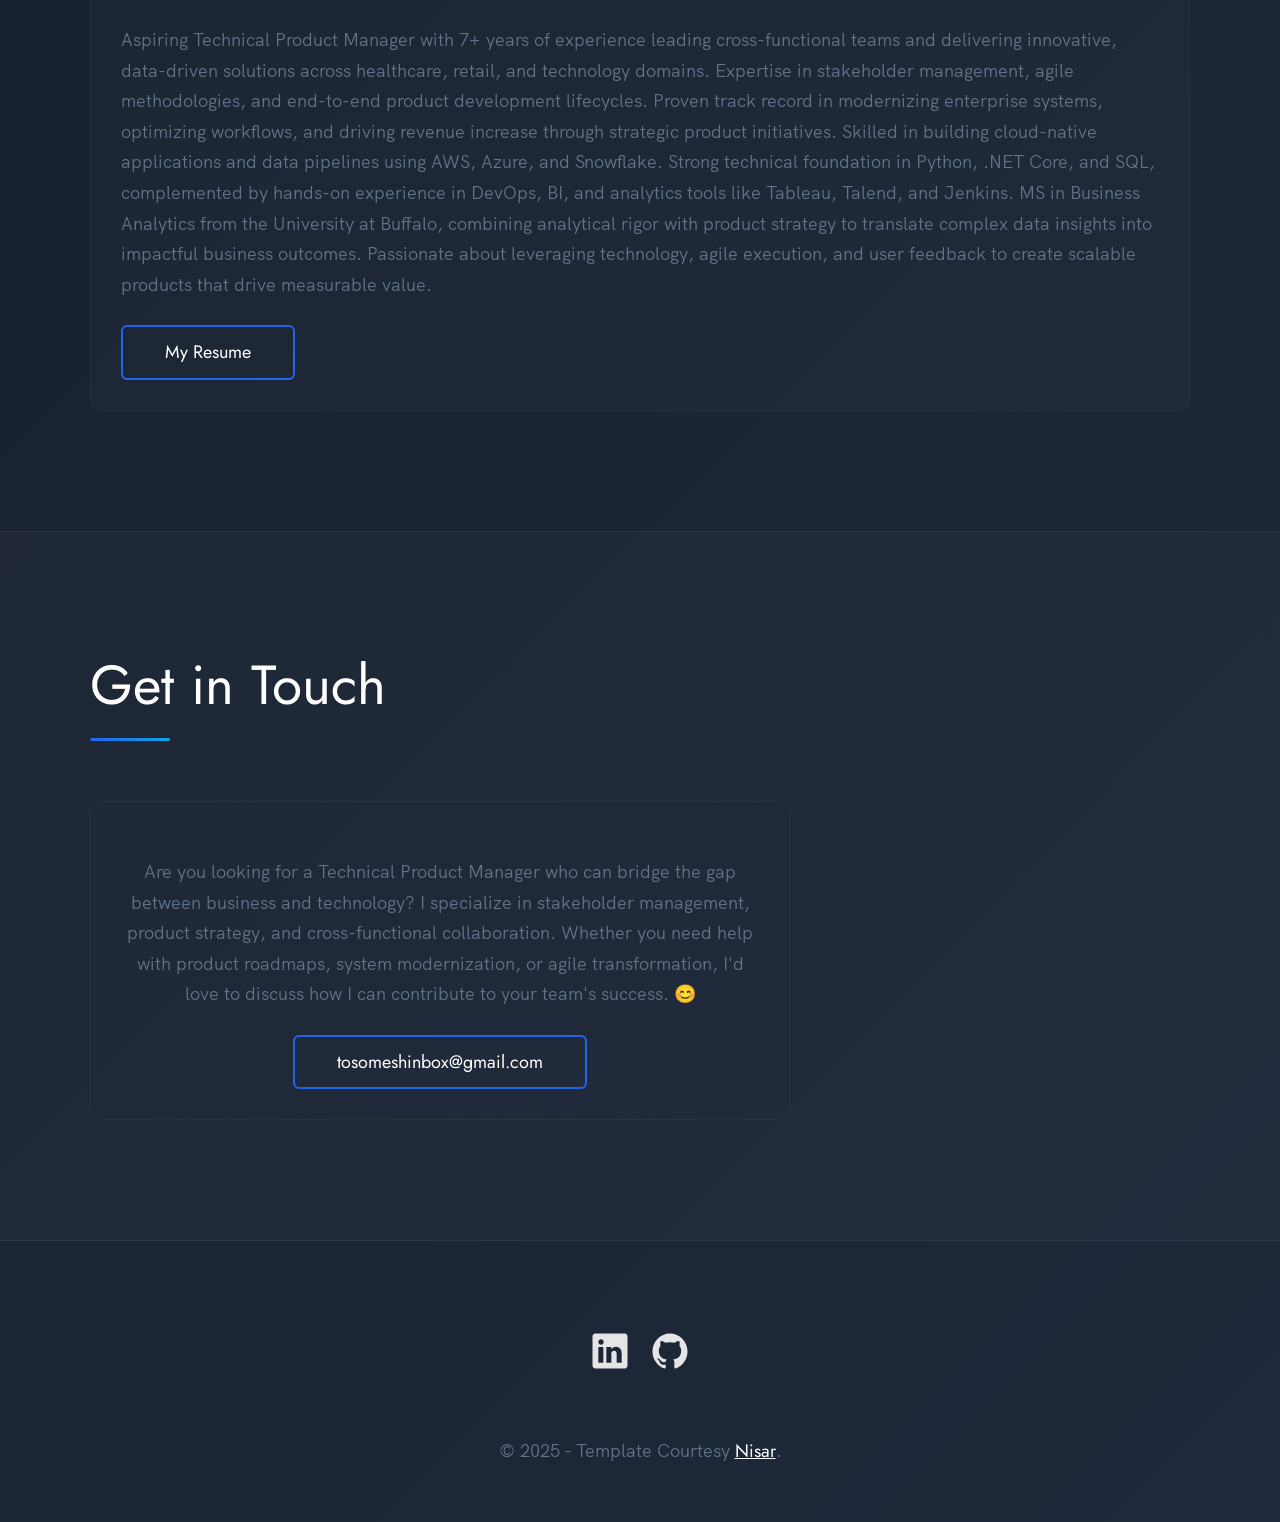
==== commit bde29bb8: "Code changes for alignment issue" ====
--- a/index.html
+++ b/index.html
@@ -85,9 +85,9 @@
 
           <div class="work__box">
             <div class="work__text">
-              <h3>Product Lead - Ashley Furniture OMS</h3>
-              <p>
-                <strong>Product Transformation:</strong> Spearheaded complete modernization of enterprise Order Management System. Defined product vision, managed 125+ user stories, and delivered scalable solution that improved operational efficiency by 25% across multiple business units.
+              <h3>Lead Developer - Ashley OMS Modernization</h3>
+              <p>
+                <strong>Product Transformation:</strong> Spearheaded modernization of enterprise Order Management System. Defined product vision, managed 125+ user stories, and delivered a scalable solution improving efficiency by 25%. Drove cross-functional alignment and introduced real-time performance metrics for continuous optimization.
               </p>
               <ul class="work__list">
                 <li>Product Vision & Strategy</li>
@@ -110,7 +110,7 @@
             <div class="work__text">
               <h3>Founding Developer - Agilysys Engage - Loyalty & Promotions Platform</h3>
               <p>
-                <strong>0-to-1 Product Development:</strong> Built enterprise loyalty platform from concept to market launch. Orchestrated stakeholder alignment across 30+ customers, delivered comprehensive go-to-market strategy, and achieved 40% revenue growth in first year post-launch.
+                <strong>0-to-1 Product Development:</strong> Built enterprise loyalty platform from concept to market launch. Orchestrated stakeholder alignment across 30+ customers, delivered a go-to-market strategy, and drove 40% revenue growth in the first year. Led cross-functional development from prototype to production, ensuring scalability and seamless customer adoption. Enhanced user engagement through data-driven feature optimization.
               </p>
               <ul class="work__list">
                 <li>0-to-1 Product Development</li>
--- a/index.css
+++ b/index.css
@@ -500,12 +500,14 @@
 
 
 .work__box:not(:last-child) {
-    margin-bottom: 25rem;
+    margin-bottom: 8rem !important;
+    margin-bottom: 80px !important;
 }
 
 @media(max-width: 500px) {
     .work__box:not(:last-child) {
-        margin-bottom: 20rem;
+        margin-bottom: 6rem !important;
+        margin-bottom: 60px !important;
     }
 }
 
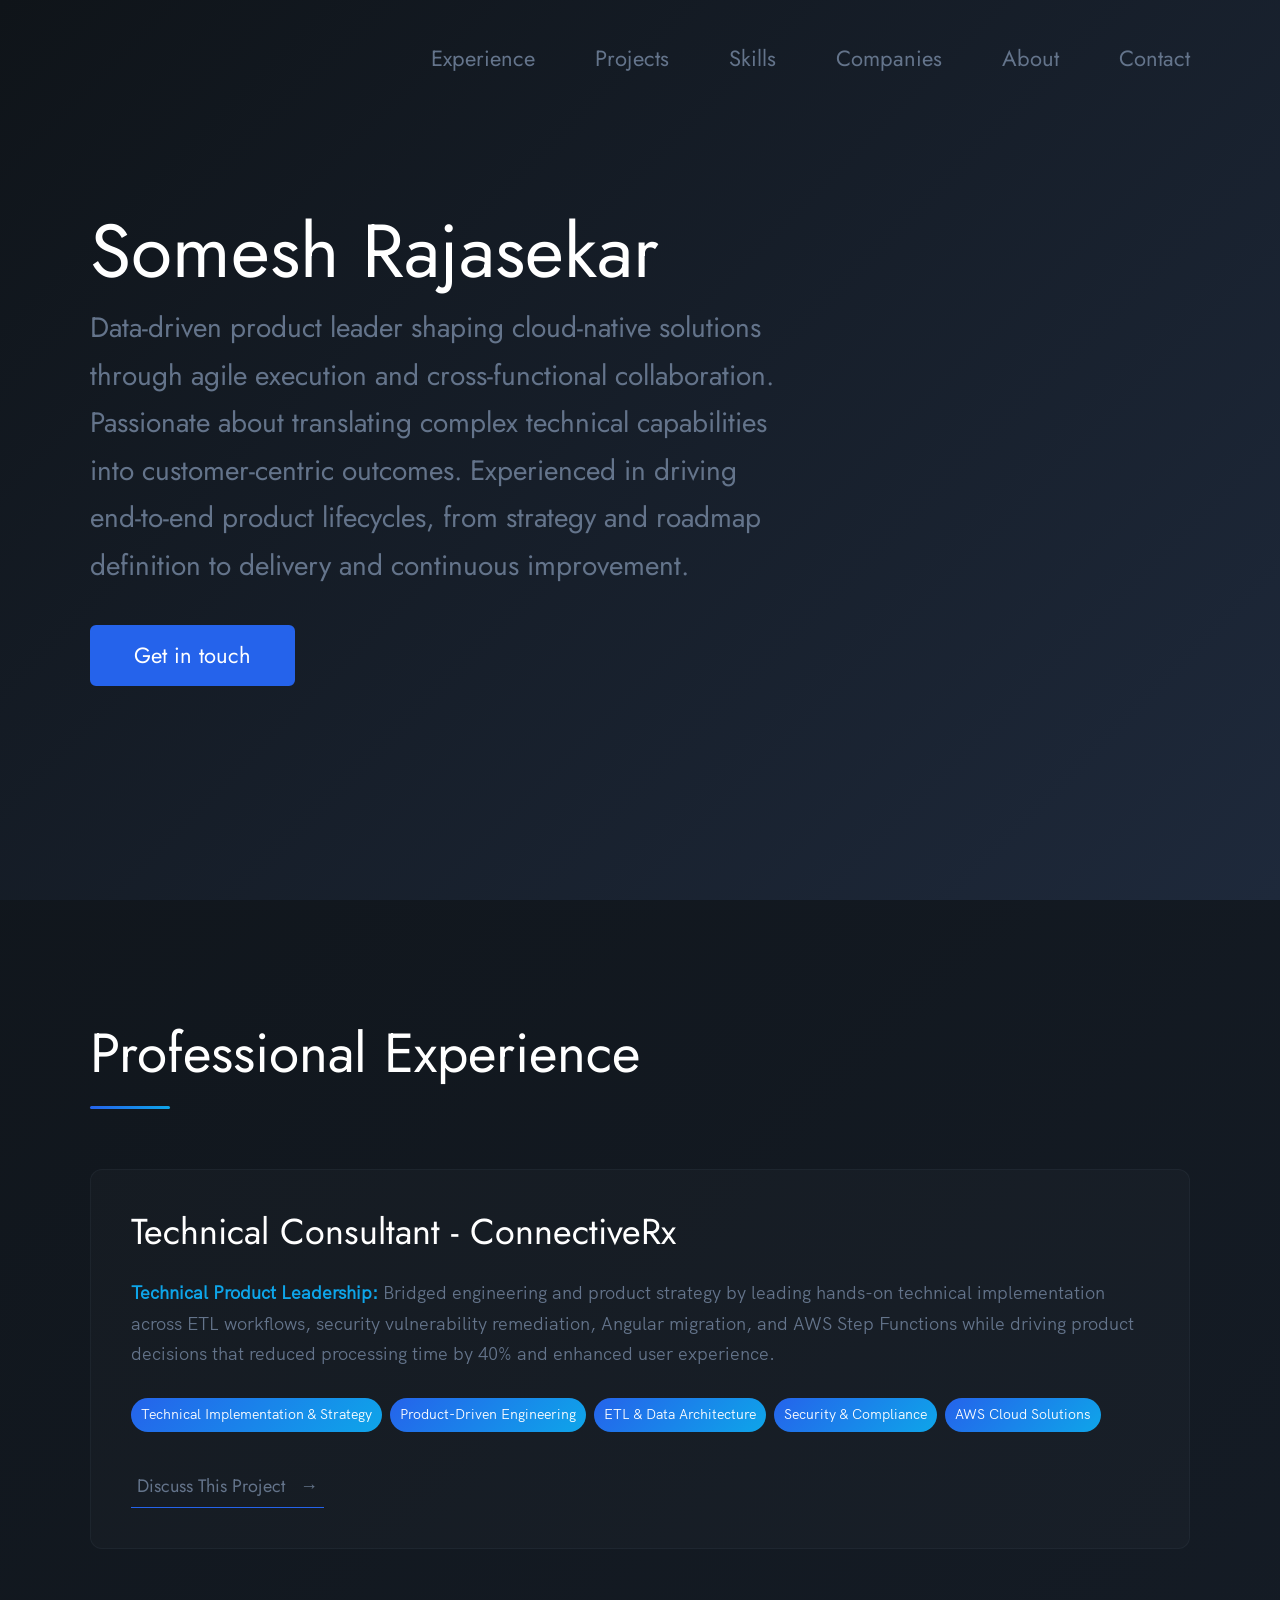
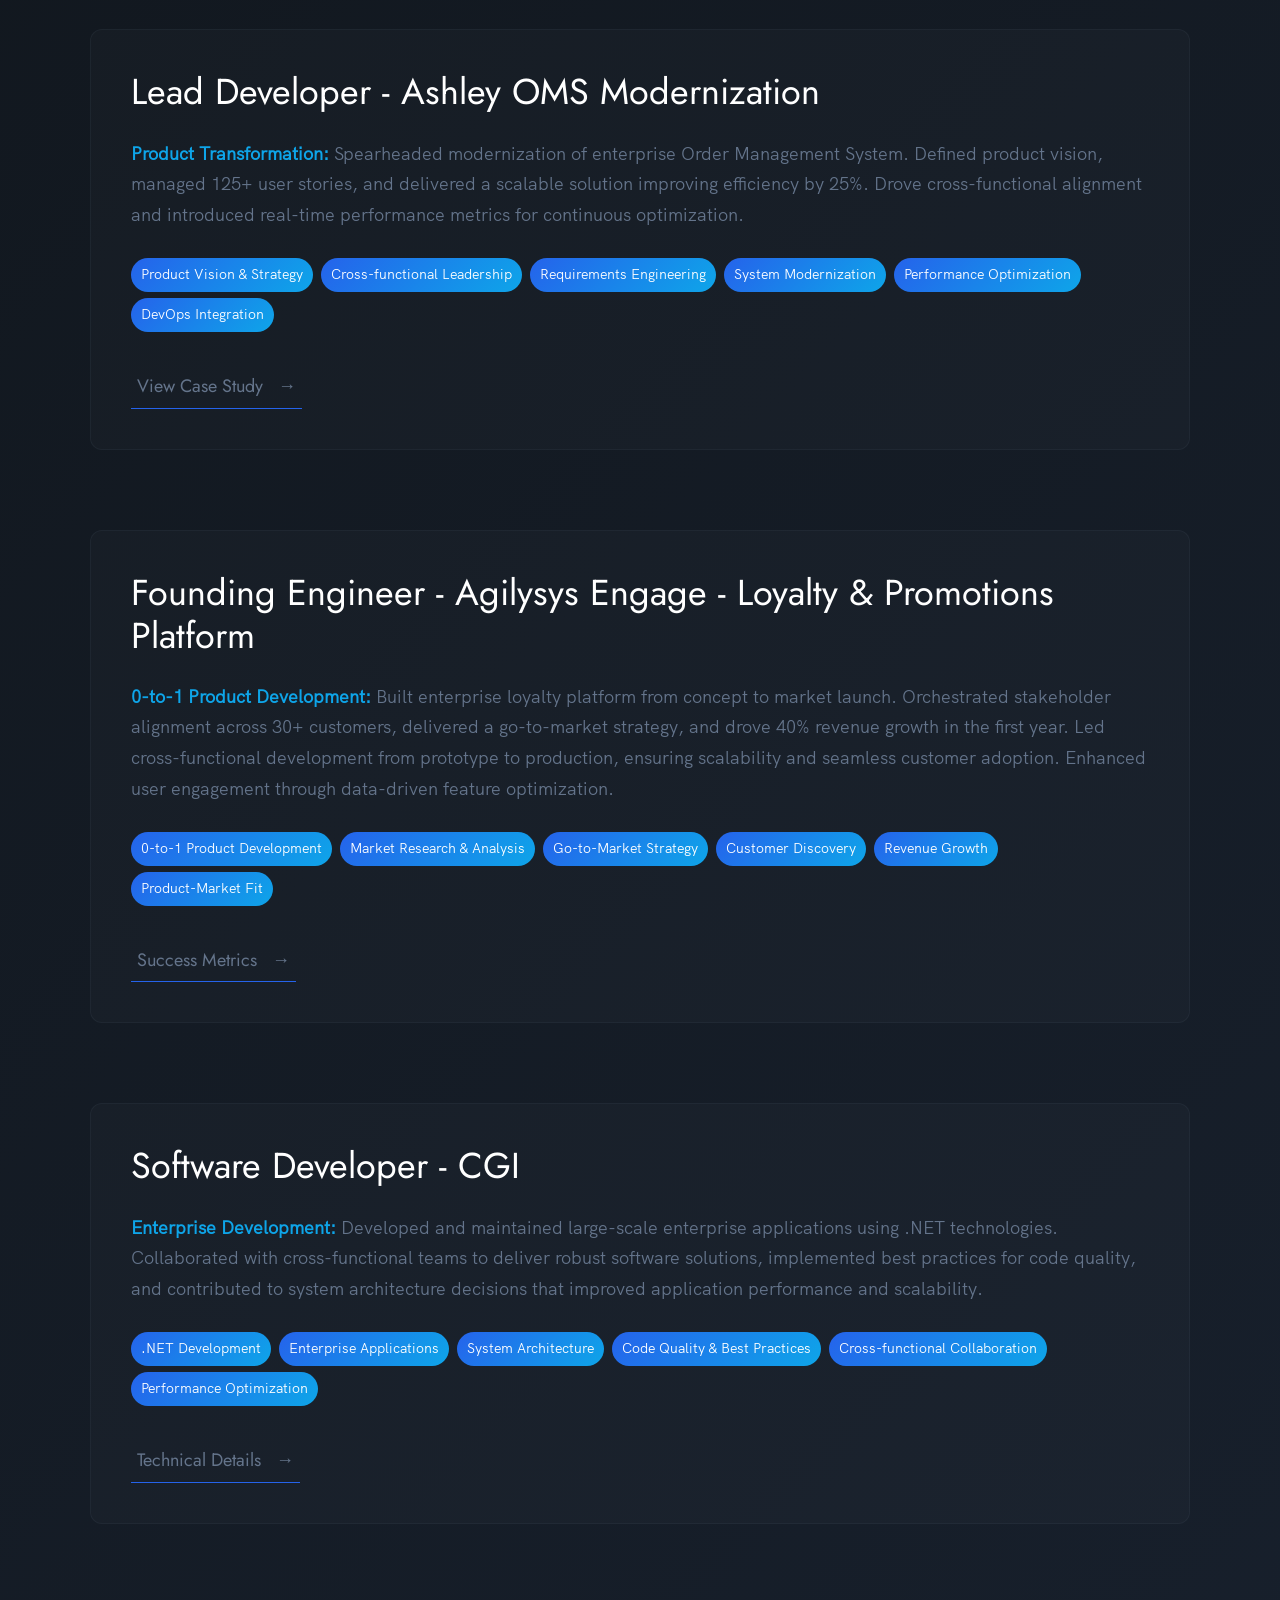
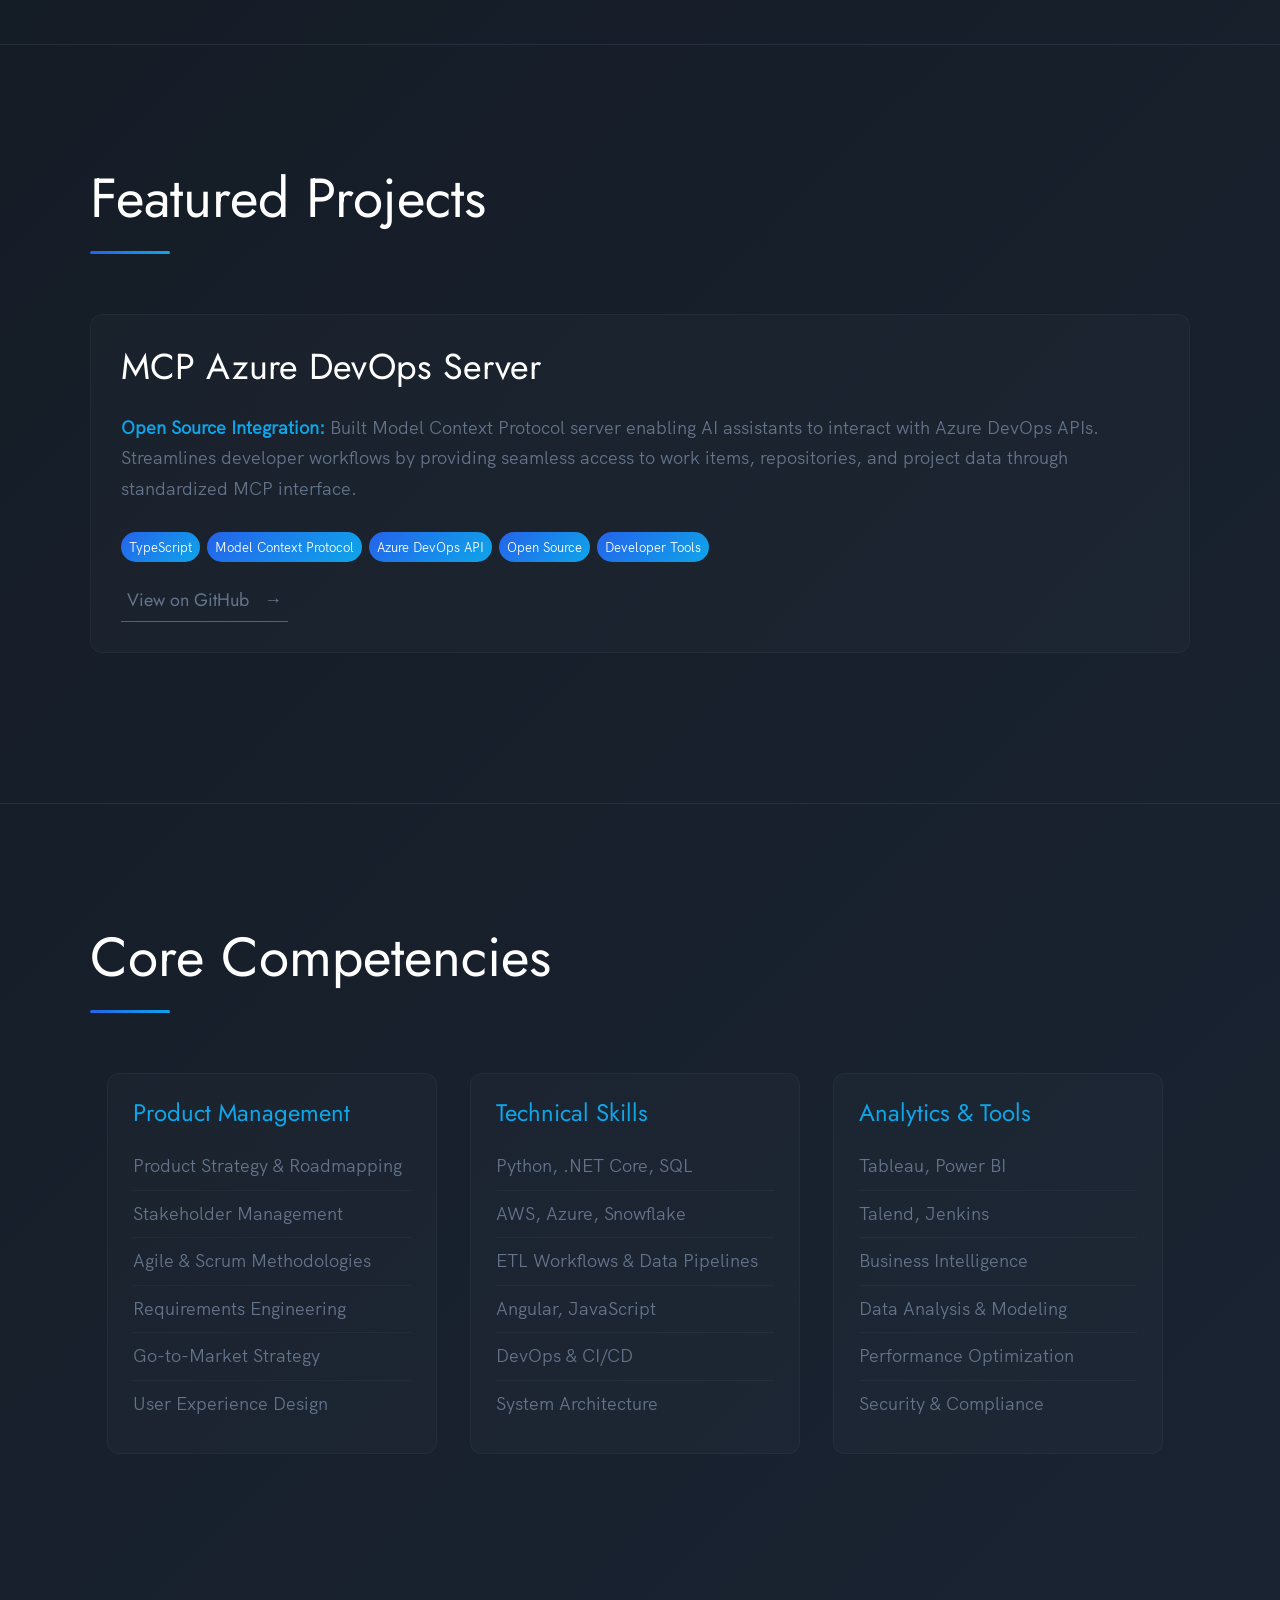
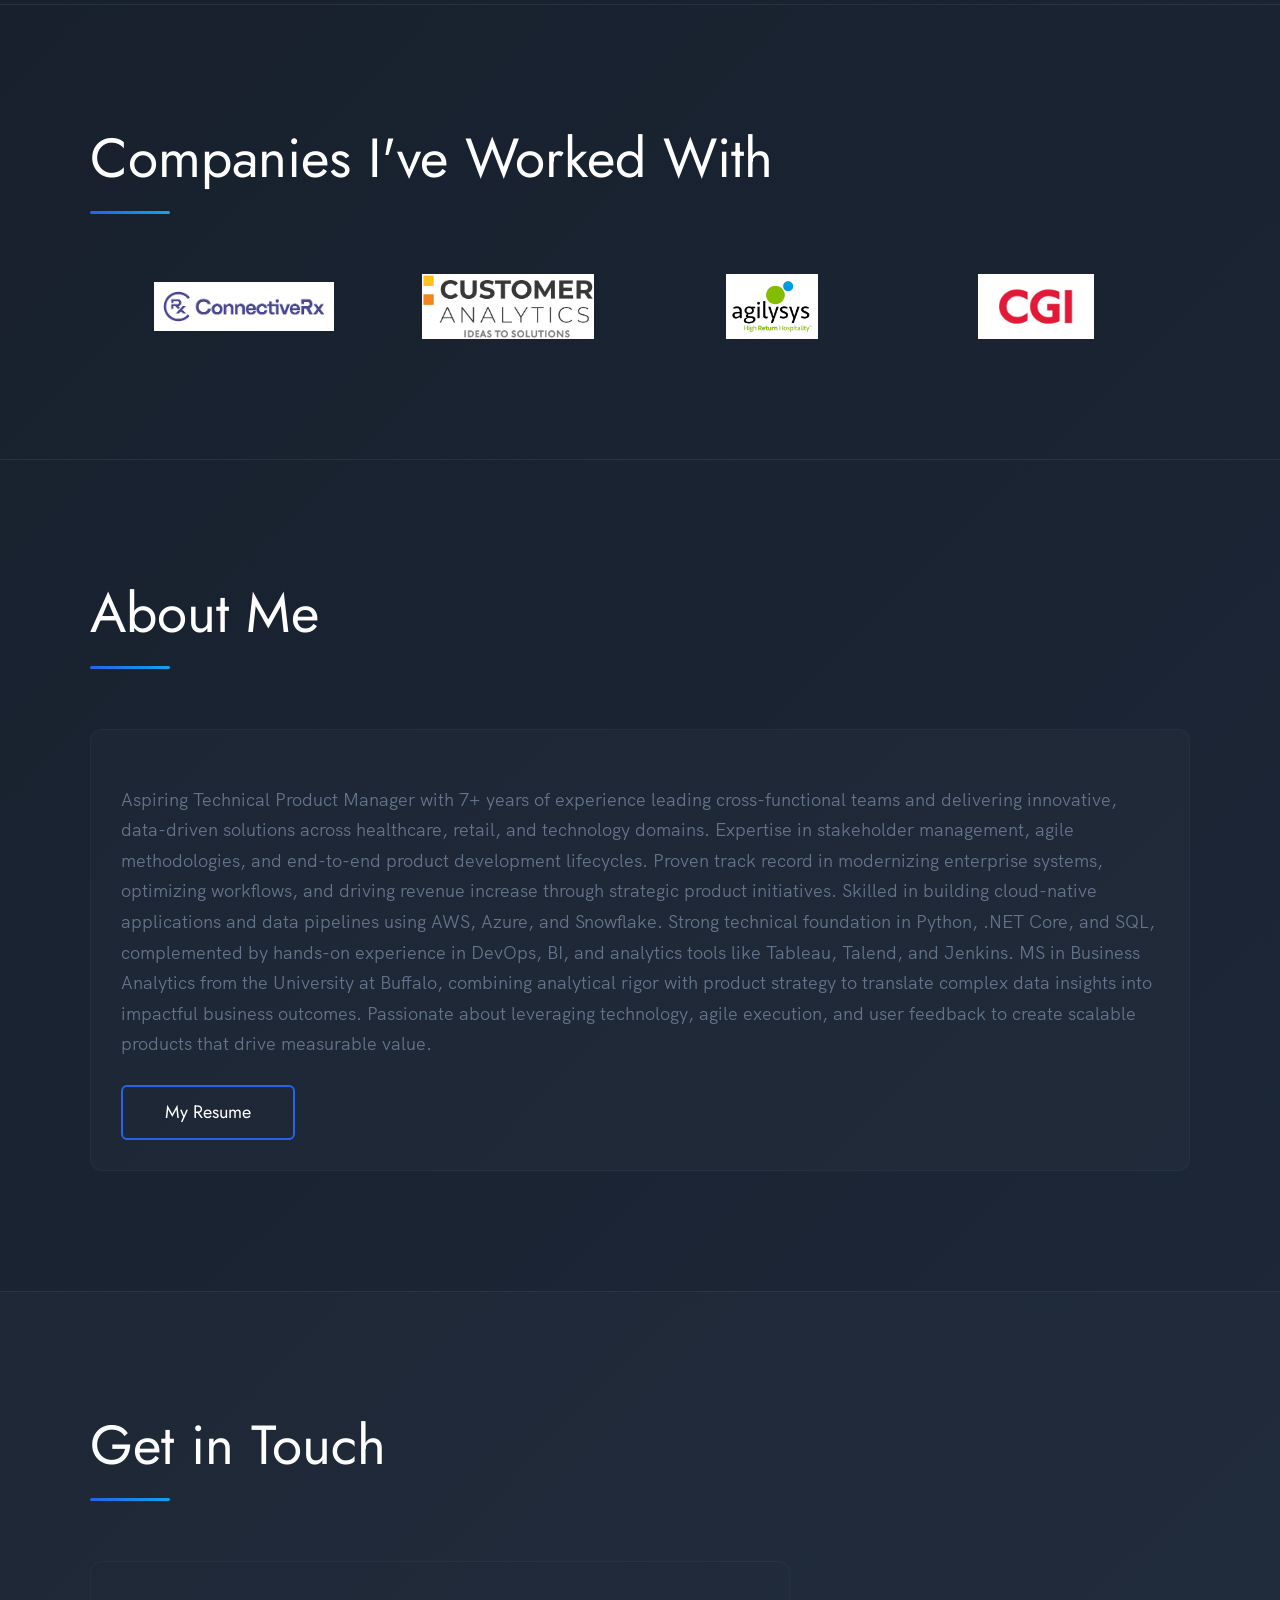
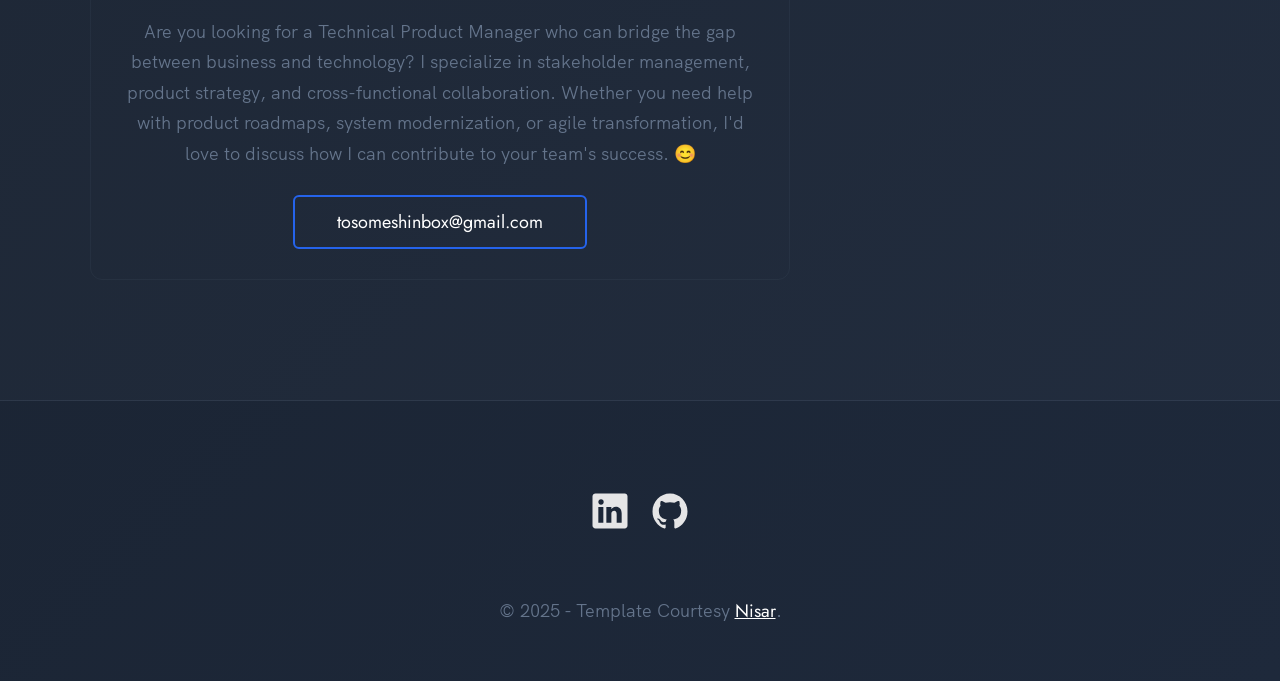
==== commit 9e89c63b: "Projects Updated" ====
--- a/index.html
+++ b/index.html
@@ -26,6 +26,7 @@
       <nav class="nav" role="navigation">
         <ul class="nav__items">
           <li class="nav__item"><a href="#work" class="nav__link">Experience</a></li>
+          <li class="nav__item"><a href="#projects" class="nav__link">Projects</a></li>
           <li class="nav__item"><a href="#competencies" class="nav__link">Skills</a></li>
           <li class="nav__item"><a href="#clients" class="nav__link">Companies</a></li>
           <li class="nav__item">
@@ -108,7 +109,7 @@
 
           <div class="work__box">
             <div class="work__text">
-              <h3>Founding Developer - Agilysys Engage - Loyalty & Promotions Platform</h3>
+              <h3>Founding Engineer - Agilysys Engage - Loyalty & Promotions Platform</h3>
               <p>
                 <strong>0-to-1 Product Development:</strong> Built enterprise loyalty platform from concept to market launch. Orchestrated stakeholder alignment across 30+ customers, delivered a go-to-market strategy, and drove 40% revenue growth in the first year. Led cross-functional development from prototype to production, ensuring scalability and seamless customer adoption. Enhanced user engagement through data-driven feature optimization.
               </p>
@@ -151,6 +152,38 @@
               </div>
             </div>
           </div>
+        </div>
+      </div>
+    </section>
+
+    <!-- ***** Projects ***** -->
+
+    <section class="projects" id="projects">
+      <div class="row">
+        <h2>Featured Projects</h2>
+        <div class="projects__boxes">
+
+          <div class="project__box">
+            <div class="project__text">
+              <h3>MCP Azure DevOps Server</h3>
+              <p>
+                <strong>Open Source Integration:</strong> Built Model Context Protocol server enabling AI assistants to interact with Azure DevOps APIs. Streamlines developer workflows by providing seamless access to work items, repositories, and project data through standardized MCP interface.
+              </p>
+              <ul class="project__list">
+                <li>TypeScript</li>
+                <li>Model Context Protocol</li>
+                <li>Azure DevOps API</li>
+                <li>Open Source</li>
+                <li>Developer Tools</li>
+              </ul>
+              <div class="project__links">
+                <a href="https://github.com/getsomesh/mcp-azure-devops" target="_blank" class="link__text">
+                  View on GitHub <span>&rarr;</span>
+                </a>
+              </div>
+            </div>
+          </div>
+
         </div>
       </div>
     </section>
--- a/index.css
+++ b/index.css
@@ -558,6 +558,59 @@
 }
 
 /* --------------------------------------- */
+/* ----- Projects ----- */
+/* --------------------------------------- */
+
+.projects__boxes {
+    margin-top: 2rem;
+}
+
+.project__box {
+    background: rgba(248,250,252, 0.02);
+    border-radius: 12px;
+    padding: 3rem;
+    border: 1px solid rgba(100,116,139, 0.1);
+    transition: all 0.3s ease;
+    margin-bottom: 3rem;
+}
+
+.project__box:hover {
+    transform: translateY(-3px);
+    box-shadow: 0 15px 30px rgba(37,99,235, 0.1);
+    border-color: rgba(37,99,235, 0.2);
+}
+
+.project__text h3 {
+    color: var(--white);
+    margin-bottom: 1.5rem;
+}
+
+.project__text p strong {
+    color: var(--accent);
+    font-weight: 600;
+}
+
+.project__list {
+    list-style: none;
+    margin: 1.5rem 0;
+}
+
+.project__list li {
+    display: inline-block;
+    background: linear-gradient(135deg, var(--pink) 0%, var(--accent) 100%);
+    color: var(--white);
+    padding: 0.4rem 0.8rem;
+    margin: 0.2rem 0.2rem 0.2rem 0;
+    border-radius: 15px;
+    font-size: 1.3rem;
+    font-weight: 500;
+}
+
+.project__links {
+    margin-top: 1.5rem;
+}
+
+/* --------------------------------------- */
 /* ----- Core Competencies ----- */
 /* --------------------------------------- */
 
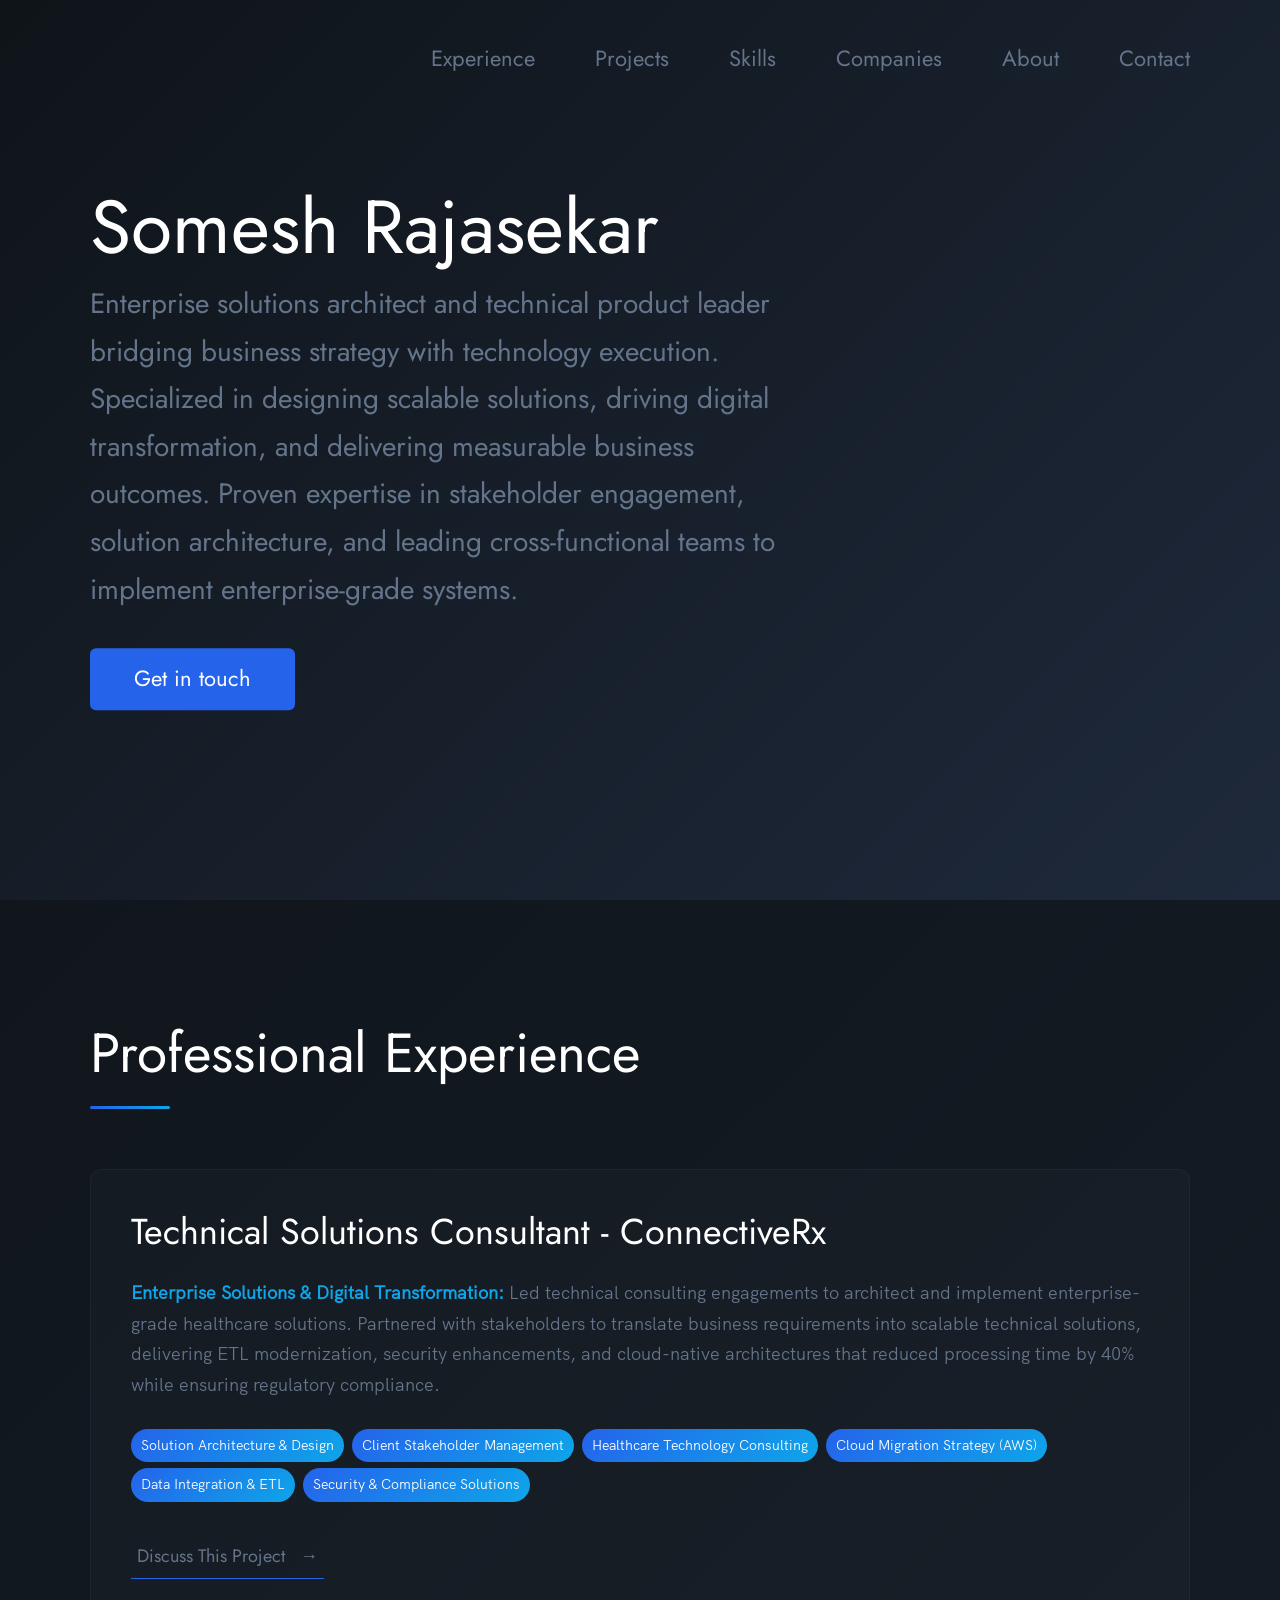
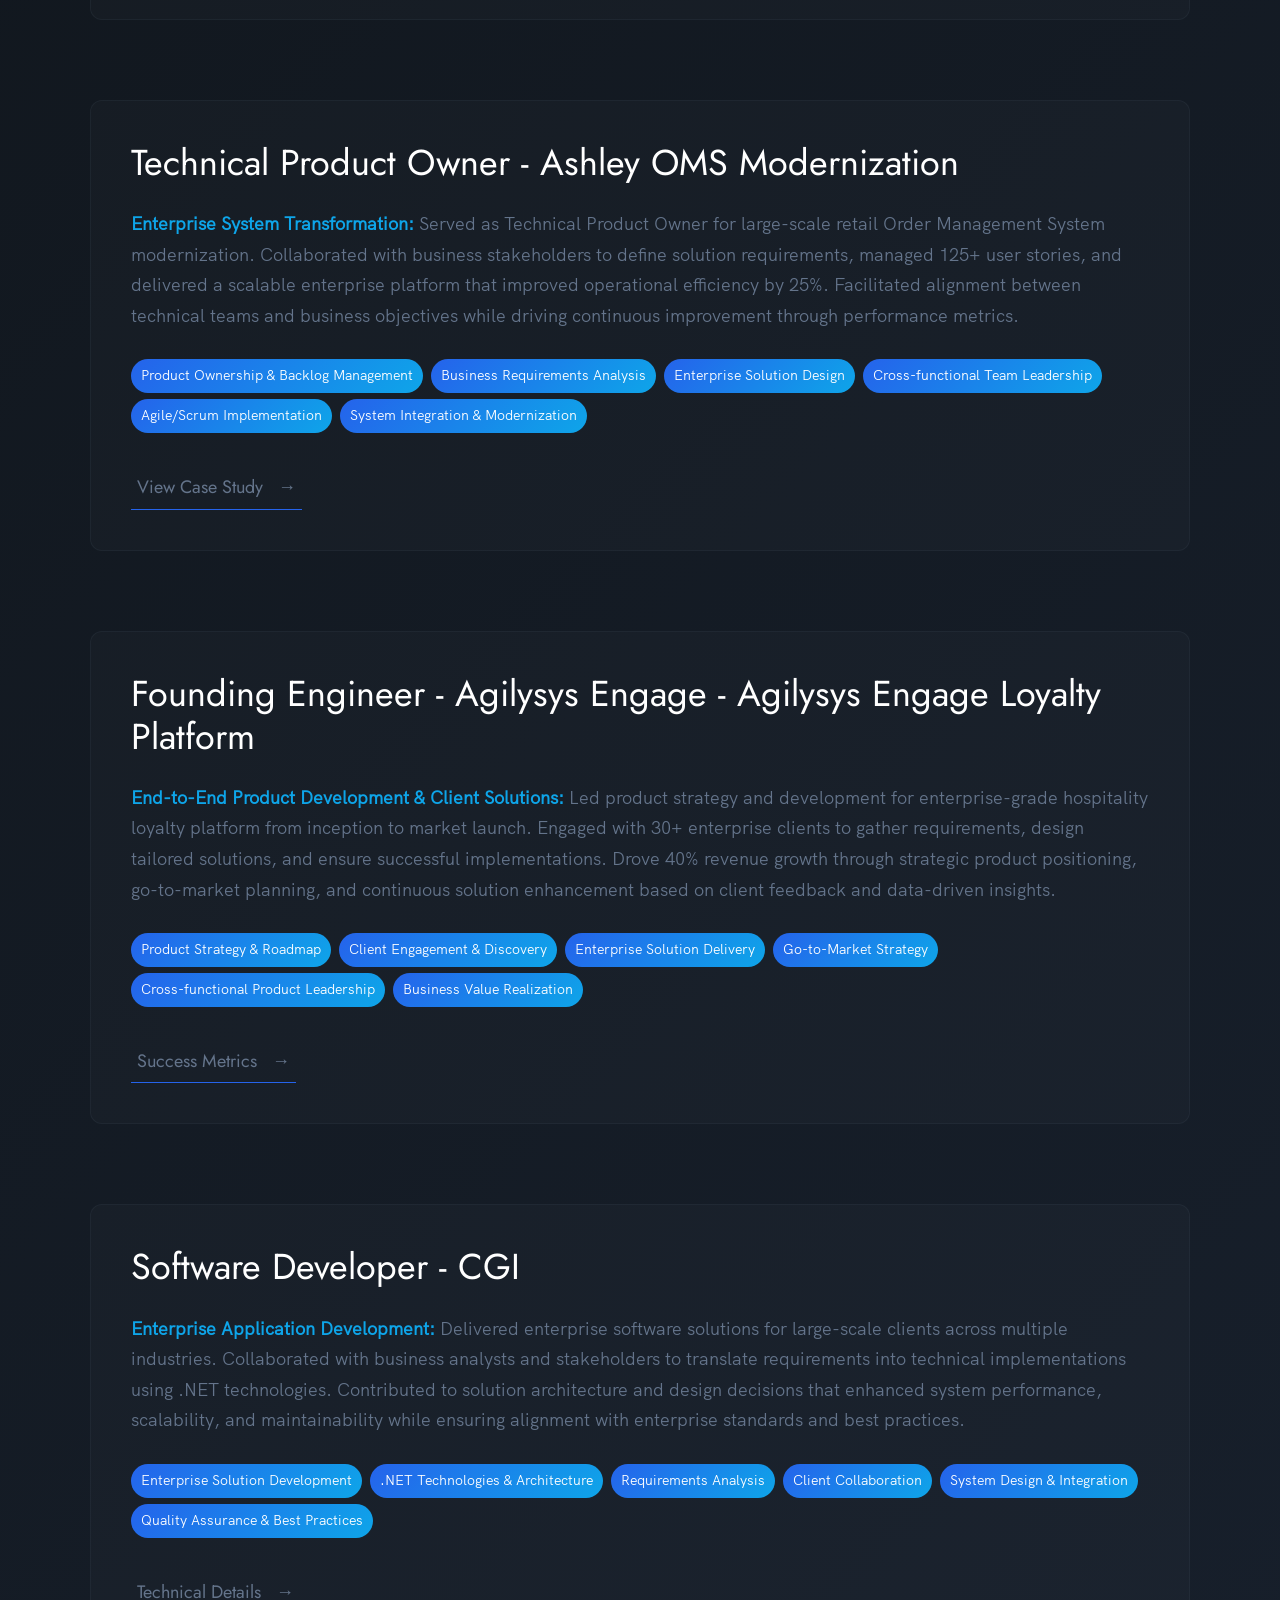
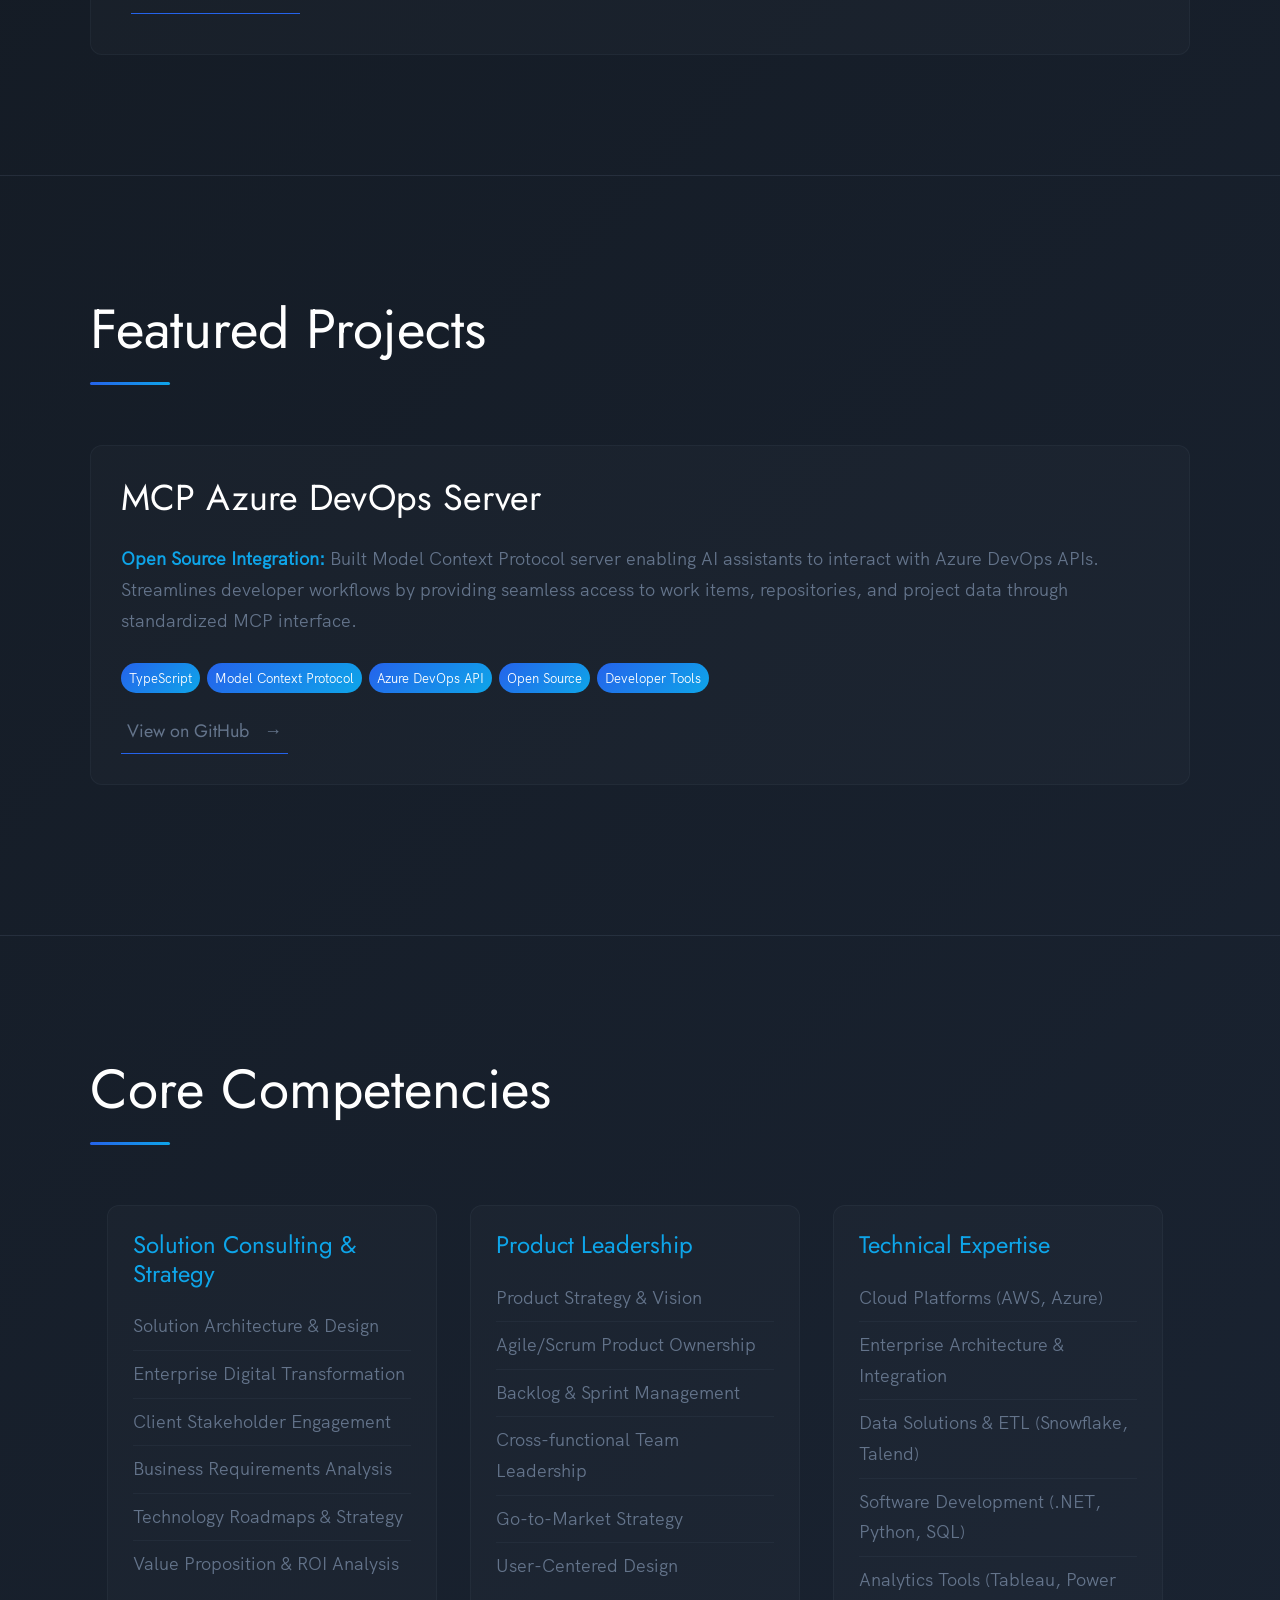
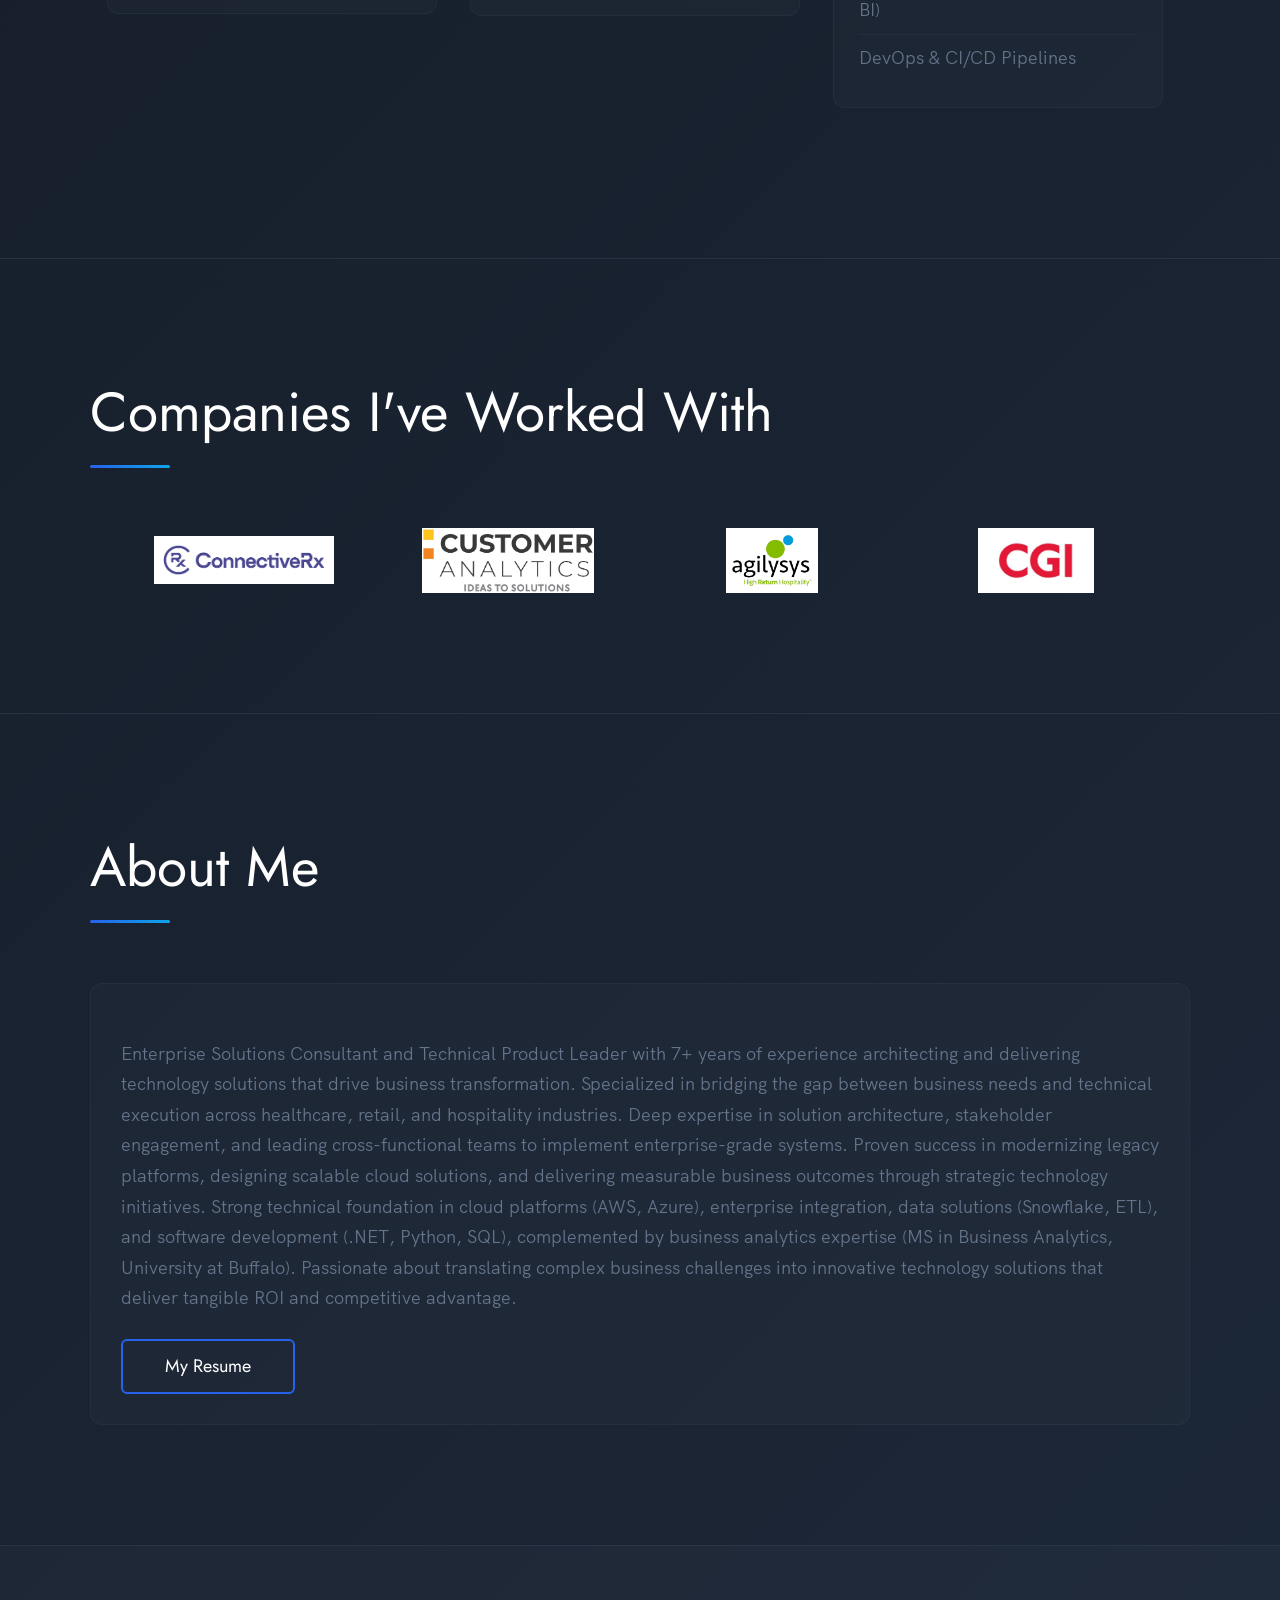
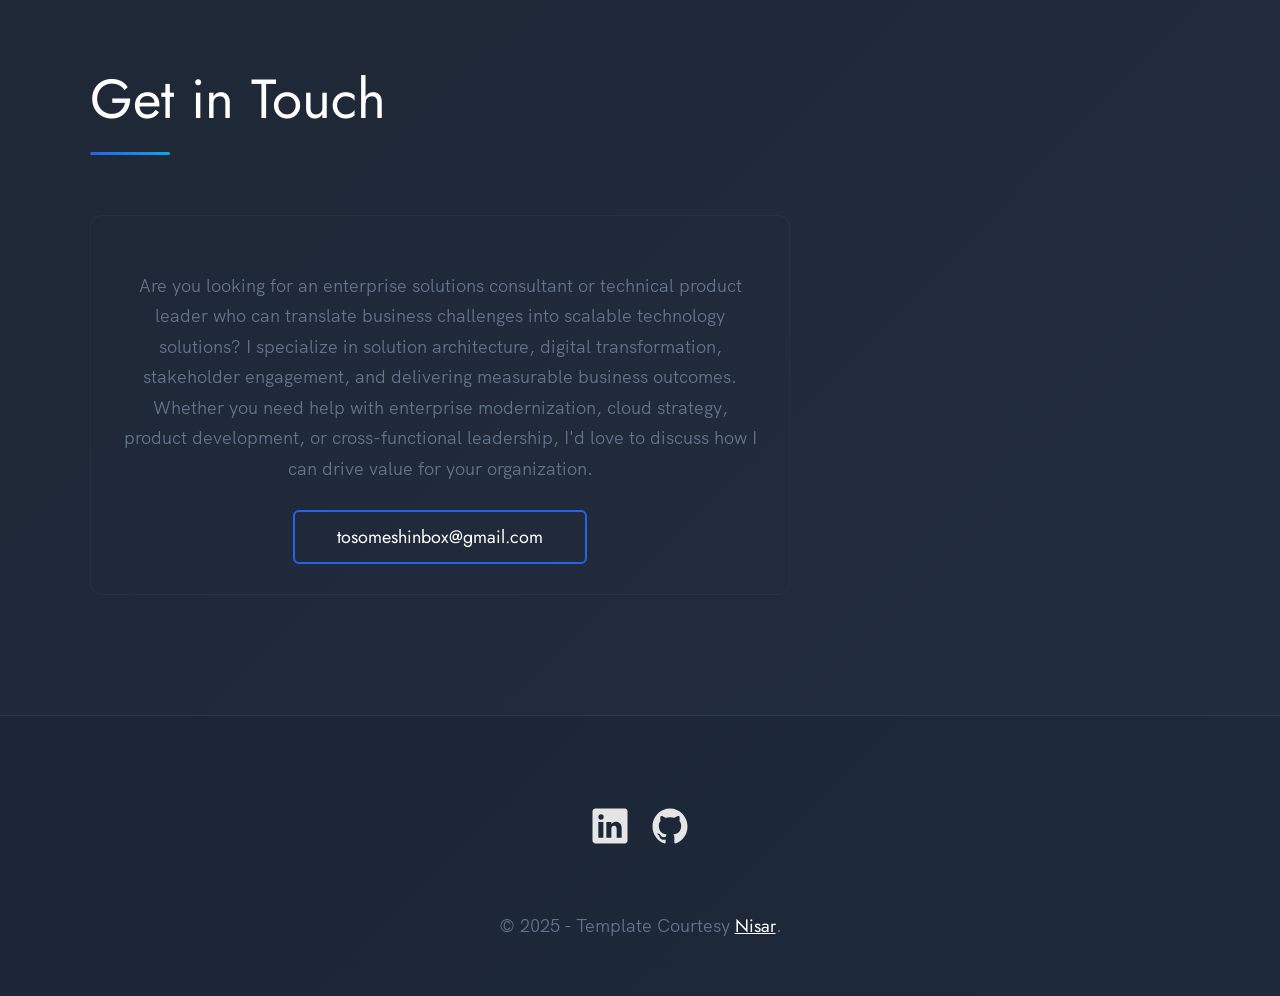
==== commit 582800a1: "Update" ====
--- a/index.html
+++ b/index.html
@@ -8,12 +8,12 @@
 
   <!-- Put your site title here -->
   <title>
-    Somesh Rajasekar | Technical Product Manager based in New York
+    Somesh Rajasekar | Solutions Consultant & Technical Product Leader based in New York
   </title>
 
-  <meta name="description" content="Aspiring Technical Product Manager with expertise in stakeholder management, product development, and cross-functional collaboration.">
+  <meta name="description" content="Enterprise Solutions Consultant and Technical Product Leader with expertise in solution architecture, digital transformation, stakeholder management, and delivering business value through technology.">
   <!-- Add some coding keywords below, Ex: (React, CSS etc) -->
-  <meta name="keywords" content="Somesh Rajasekar, Technical Product Manager, Product Development, Agile, Scrum, Business Analytics, Stakeholder Management" />
+  <meta name="keywords" content="Somesh Rajasekar, Enterprise Solutions Consultant, Technical Product Manager, Technical Product Owner, Solution Architecture, Digital Transformation, Product Development, Agile, Scrum, Business Analytics, Stakeholder Management, Cloud Solutions" />
   <link rel="stylesheet" href="index.css" />
 </head>
 
@@ -45,7 +45,7 @@
           <span>Somesh Rajasekar</span>
         </h1>
         <!-- Put a small paragraph about yourself -->
-        <p>Data-driven product leader shaping cloud-native solutions through agile execution and cross-functional collaboration. Passionate about translating complex technical capabilities into customer-centric outcomes. Experienced in driving end-to-end product lifecycles, from strategy and roadmap definition to delivery and continuous improvement.</p>
+        <p>Enterprise solutions architect and technical product leader bridging business strategy with technology execution. Specialized in designing scalable solutions, driving digital transformation, and delivering measurable business outcomes. Proven expertise in stakeholder engagement, solution architecture, and leading cross-functional teams to implement enterprise-grade systems.</p>
         <a href="#contact" class="btn btn--pink">Get in touch</a>
       </div>
     </div>
@@ -64,16 +64,17 @@
 
           <div class="work__box">
             <div class="work__text">
-              <h3>Technical Consultant - ConnectiveRx</h3>
-              <p>
-                <strong>Technical Product Leadership:</strong> Bridged engineering and product strategy by leading hands-on technical implementation across ETL workflows, security vulnerability remediation, Angular migration, and AWS Step Functions while driving product decisions that reduced processing time by 40% and enhanced user experience.
+              <h3>Technical Solutions Consultant - ConnectiveRx</h3>
+              <p>
+                <strong>Enterprise Solutions & Digital Transformation:</strong> Led technical consulting engagements to architect and implement enterprise-grade healthcare solutions. Partnered with stakeholders to translate business requirements into scalable technical solutions, delivering ETL modernization, security enhancements, and cloud-native architectures that reduced processing time by 40% while ensuring regulatory compliance.
               </p>
               <ul class="work__list">
-                <li>Technical Implementation & Strategy</li>
-                <li>Product-Driven Engineering</li>
-                <li>ETL & Data Architecture</li>
-                <li>Security & Compliance</li>
-                <li>AWS Cloud Solutions</li>
+                <li>Solution Architecture & Design</li>
+                <li>Client Stakeholder Management</li>
+                <li>Healthcare Technology Consulting</li>
+                <li>Cloud Migration Strategy (AWS)</li>
+                <li>Data Integration & ETL</li>
+                <li>Security & Compliance Solutions</li>
               </ul>
 
               <div class="work__links">
@@ -86,17 +87,17 @@
 
           <div class="work__box">
             <div class="work__text">
-              <h3>Lead Developer - Ashley OMS Modernization</h3>
-              <p>
-                <strong>Product Transformation:</strong> Spearheaded modernization of enterprise Order Management System. Defined product vision, managed 125+ user stories, and delivered a scalable solution improving efficiency by 25%. Drove cross-functional alignment and introduced real-time performance metrics for continuous optimization.
+              <h3>Technical Product Owner - Ashley OMS Modernization</h3>
+              <p>
+                <strong>Enterprise System Transformation:</strong> Served as Technical Product Owner for large-scale retail Order Management System modernization. Collaborated with business stakeholders to define solution requirements, managed 125+ user stories, and delivered a scalable enterprise platform that improved operational efficiency by 25%. Facilitated alignment between technical teams and business objectives while driving continuous improvement through performance metrics.
               </p>
               <ul class="work__list">
-                <li>Product Vision & Strategy</li>
-                <li>Cross-functional Leadership</li>
-                <li>Requirements Engineering</li>
-                <li>System Modernization</li>
-                <li>Performance Optimization</li>
-                <li>DevOps Integration</li>
+                <li>Product Ownership & Backlog Management</li>
+                <li>Business Requirements Analysis</li>
+                <li>Enterprise Solution Design</li>
+                <li>Cross-functional Team Leadership</li>
+                <li>Agile/Scrum Implementation</li>
+                <li>System Integration & Modernization</li>
               </ul>
 
               <div class="work__links">
@@ -109,17 +110,17 @@
 
           <div class="work__box">
             <div class="work__text">
-              <h3>Founding Engineer - Agilysys Engage - Loyalty & Promotions Platform</h3>
-              <p>
-                <strong>0-to-1 Product Development:</strong> Built enterprise loyalty platform from concept to market launch. Orchestrated stakeholder alignment across 30+ customers, delivered a go-to-market strategy, and drove 40% revenue growth in the first year. Led cross-functional development from prototype to production, ensuring scalability and seamless customer adoption. Enhanced user engagement through data-driven feature optimization.
+              <h3>Founding Engineer - Agilysys Engage - Agilysys Engage Loyalty Platform</h3>
+              <p>
+                <strong>End-to-End Product Development & Client Solutions:</strong> Led product strategy and development for enterprise-grade hospitality loyalty platform from inception to market launch. Engaged with 30+ enterprise clients to gather requirements, design tailored solutions, and ensure successful implementations. Drove 40% revenue growth through strategic product positioning, go-to-market planning, and continuous solution enhancement based on client feedback and data-driven insights.
               </p>
               <ul class="work__list">
-                <li>0-to-1 Product Development</li>
-                <li>Market Research & Analysis</li>
+                <li>Product Strategy & Roadmap</li>
+                <li>Client Engagement & Discovery</li>
+                <li>Enterprise Solution Delivery</li>
                 <li>Go-to-Market Strategy</li>
-                <li>Customer Discovery</li>
-                <li>Revenue Growth</li>
-                <li>Product-Market Fit</li>
+                <li>Cross-functional Product Leadership</li>
+                <li>Business Value Realization</li>
               </ul>
 
               <div class="work__links">
@@ -134,15 +135,15 @@
             <div class="work__text">
               <h3>Software Developer - CGI</h3>
               <p>
-                <strong>Enterprise Development:</strong> Developed and maintained large-scale enterprise applications using .NET technologies. Collaborated with cross-functional teams to deliver robust software solutions, implemented best practices for code quality, and contributed to system architecture decisions that improved application performance and scalability.
+                <strong>Enterprise Application Development:</strong> Delivered enterprise software solutions for large-scale clients across multiple industries. Collaborated with business analysts and stakeholders to translate requirements into technical implementations using .NET technologies. Contributed to solution architecture and design decisions that enhanced system performance, scalability, and maintainability while ensuring alignment with enterprise standards and best practices.
               </p>
               <ul class="work__list">
-                <li>.NET Development</li>
-                <li>Enterprise Applications</li>
-                <li>System Architecture</li>
-                <li>Code Quality & Best Practices</li>
-                <li>Cross-functional Collaboration</li>
-                <li>Performance Optimization</li>
+                <li>Enterprise Solution Development</li>
+                <li>.NET Technologies & Architecture</li>
+                <li>Requirements Analysis</li>
+                <li>Client Collaboration</li>
+                <li>System Design & Integration</li>
+                <li>Quality Assurance & Best Practices</li>
               </ul>
 
               <div class="work__links">
@@ -195,36 +196,36 @@
         <h2>Core Competencies</h2>
         <div class="competencies__content"><!--
           --><div class="competency__category">
-            <h3>Product Management</h3>
+            <h3>Solution Consulting & Strategy</h3>
             <ul class="competency__list">
-              <li>Product Strategy & Roadmapping</li>
-              <li>Stakeholder Management</li>
-              <li>Agile & Scrum Methodologies</li>
-              <li>Requirements Engineering</li>
-              <li>Go-to-Market Strategy</li>
-              <li>User Experience Design</li>
+              <li>Solution Architecture & Design</li>
+              <li>Enterprise Digital Transformation</li>
+              <li>Client Stakeholder Engagement</li>
+              <li>Business Requirements Analysis</li>
+              <li>Technology Roadmaps & Strategy</li>
+              <li>Value Proposition & ROI Analysis</li>
             </ul>
           </div><!--
           --><div class="competency__category">
-            <h3>Technical Skills</h3>
+            <h3>Product Leadership</h3>
             <ul class="competency__list">
-              <li>Python, .NET Core, SQL</li>
-              <li>AWS, Azure, Snowflake</li>
-              <li>ETL Workflows & Data Pipelines</li>
-              <li>Angular, JavaScript</li>
-              <li>DevOps & CI/CD</li>
-              <li>System Architecture</li>
+              <li>Product Strategy & Vision</li>
+              <li>Agile/Scrum Product Ownership</li>
+              <li>Backlog & Sprint Management</li>
+              <li>Cross-functional Team Leadership</li>
+              <li>Go-to-Market Strategy</li>
+              <li>User-Centered Design</li>
             </ul>
           </div><!--
           --><div class="competency__category">
-            <h3>Analytics & Tools</h3>
+            <h3>Technical Expertise</h3>
             <ul class="competency__list">
-              <li>Tableau, Power BI</li>
-              <li>Talend, Jenkins</li>
-              <li>Business Intelligence</li>
-              <li>Data Analysis & Modeling</li>
-              <li>Performance Optimization</li>
-              <li>Security & Compliance</li>
+              <li>Cloud Platforms (AWS, Azure)</li>
+              <li>Enterprise Architecture & Integration</li>
+              <li>Data Solutions & ETL (Snowflake, Talend)</li>
+              <li>Software Development (.NET, Python, SQL)</li>
+              <li>Analytics Tools (Tableau, Power BI)</li>
+              <li>DevOps & CI/CD Pipelines</li>
             </ul>
           </div>
         </div>
@@ -255,7 +256,7 @@
           <div class="about__text">
             <!-- Replace the below paragraph with info about yourself -->
             <p>
-              Aspiring Technical Product Manager with 7+ years of experience leading cross-functional teams and delivering innovative, data-driven solutions across healthcare, retail, and technology domains. Expertise in stakeholder management, agile methodologies, and end-to-end product development lifecycles. Proven track record in modernizing enterprise systems, optimizing workflows, and driving revenue increase through strategic product initiatives. Skilled in building cloud-native applications and data pipelines using AWS, Azure, and Snowflake. Strong technical foundation in Python, .NET Core, and SQL, complemented by hands-on experience in DevOps, BI, and analytics tools like Tableau, Talend, and Jenkins. MS in Business Analytics from the University at Buffalo, combining analytical rigor with product strategy to translate complex data insights into impactful business outcomes. Passionate about leveraging technology, agile execution, and user feedback to create scalable products that drive measurable value.</p>
+              Enterprise Solutions Consultant and Technical Product Leader with 7+ years of experience architecting and delivering technology solutions that drive business transformation. Specialized in bridging the gap between business needs and technical execution across healthcare, retail, and hospitality industries. Deep expertise in solution architecture, stakeholder engagement, and leading cross-functional teams to implement enterprise-grade systems. Proven success in modernizing legacy platforms, designing scalable cloud solutions, and delivering measurable business outcomes through strategic technology initiatives. Strong technical foundation in cloud platforms (AWS, Azure), enterprise integration, data solutions (Snowflake, ETL), and software development (.NET, Python, SQL), complemented by business analytics expertise (MS in Business Analytics, University at Buffalo). Passionate about translating complex business challenges into innovative technology solutions that deliver tangible ROI and competitive advantage.</p>
             <!-- Provide a link to your resume -->
             <a href="#" class="btn" onclick="openResumeModal()">My Resume</a>
           </div>
@@ -273,7 +274,7 @@
       <h2>Get in Touch</h2>
       <div class="contact__info">
         <p>
-          Are you looking for a Technical Product Manager who can bridge the gap between business and technology? I specialize in stakeholder management, product strategy, and cross-functional collaboration. Whether you need help with product roadmaps, system modernization, or agile transformation, I'd love to discuss how I can contribute to your team's success. 😊
+          Are you looking for an enterprise solutions consultant or technical product leader who can translate business challenges into scalable technology solutions? I specialize in solution architecture, digital transformation, stakeholder engagement, and delivering measurable business outcomes. Whether you need help with enterprise modernization, cloud strategy, product development, or cross-functional leadership, I'd love to discuss how I can drive value for your organization.
         </p>
         <!-- Replace the email with yours -->
         <a href="mailto:tosomeshinbox@gmail.com" class="btn">tosomeshinbox@gmail.com</a>
